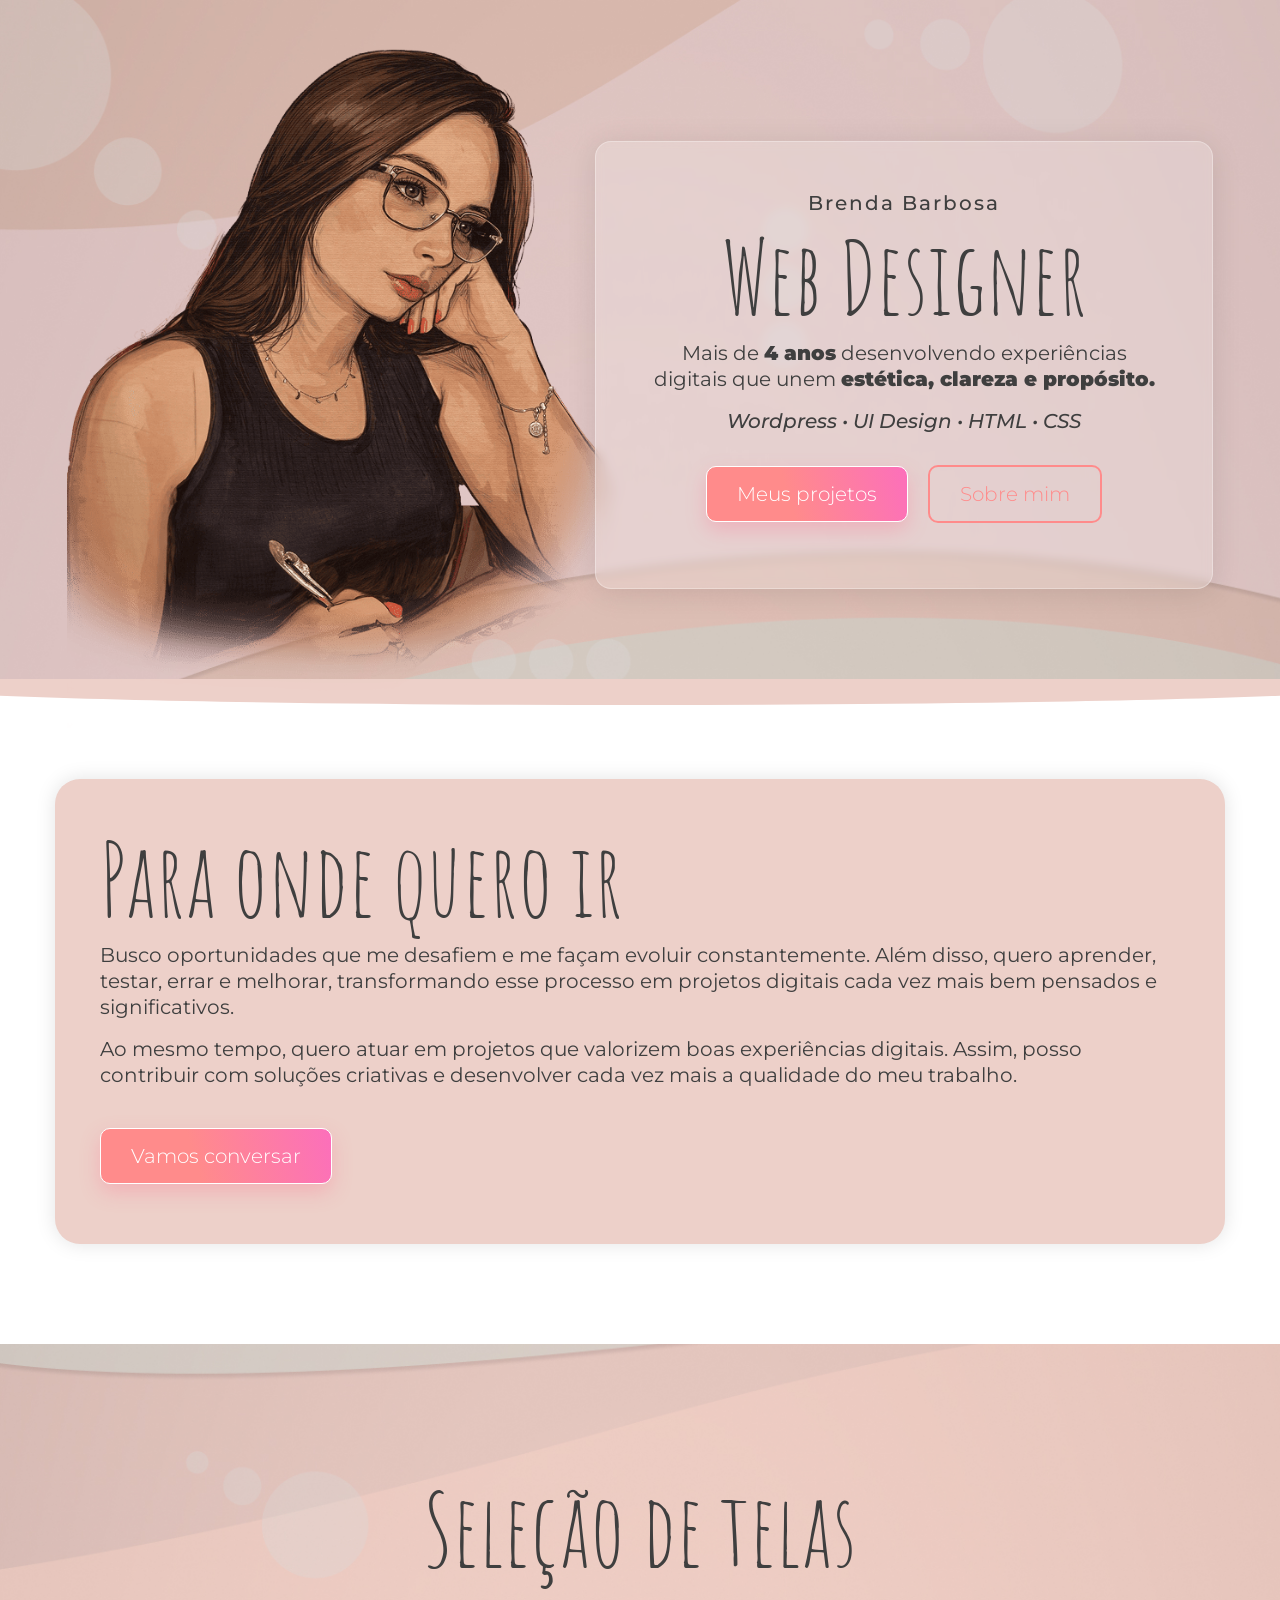
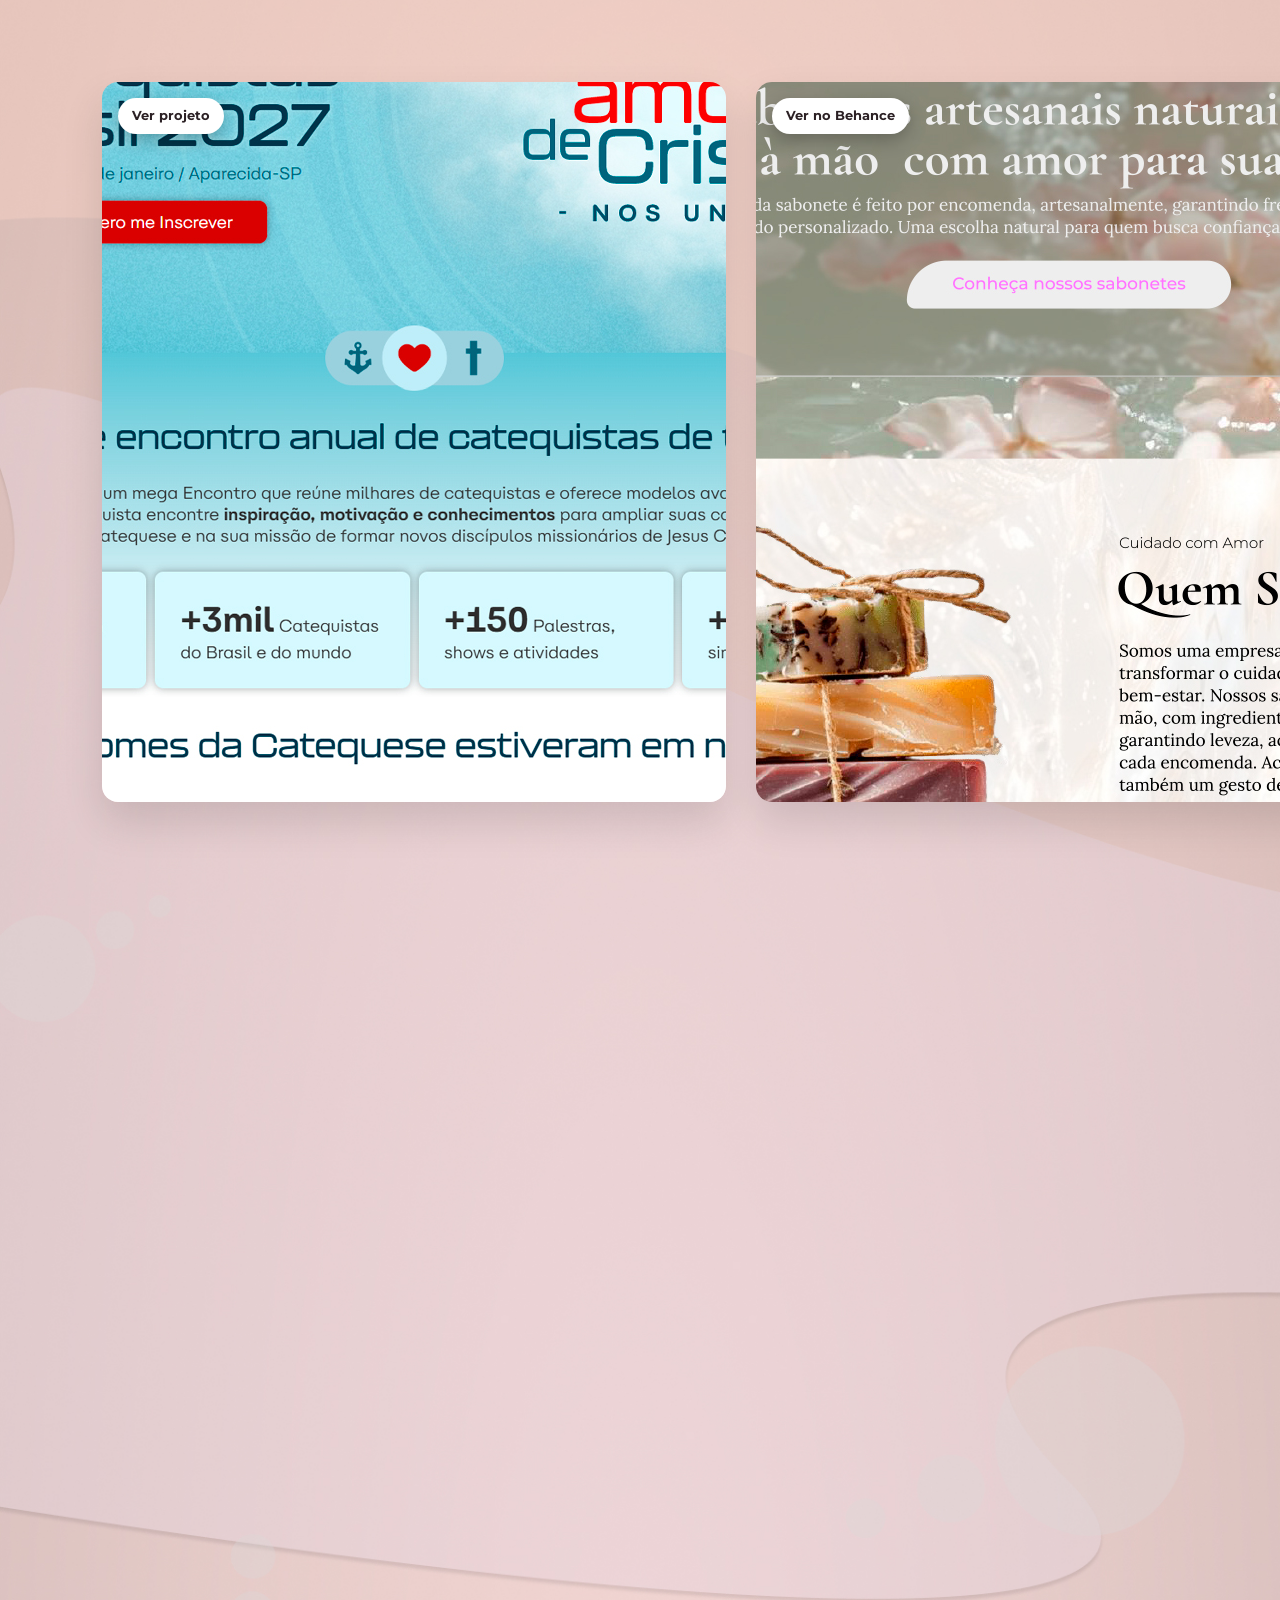
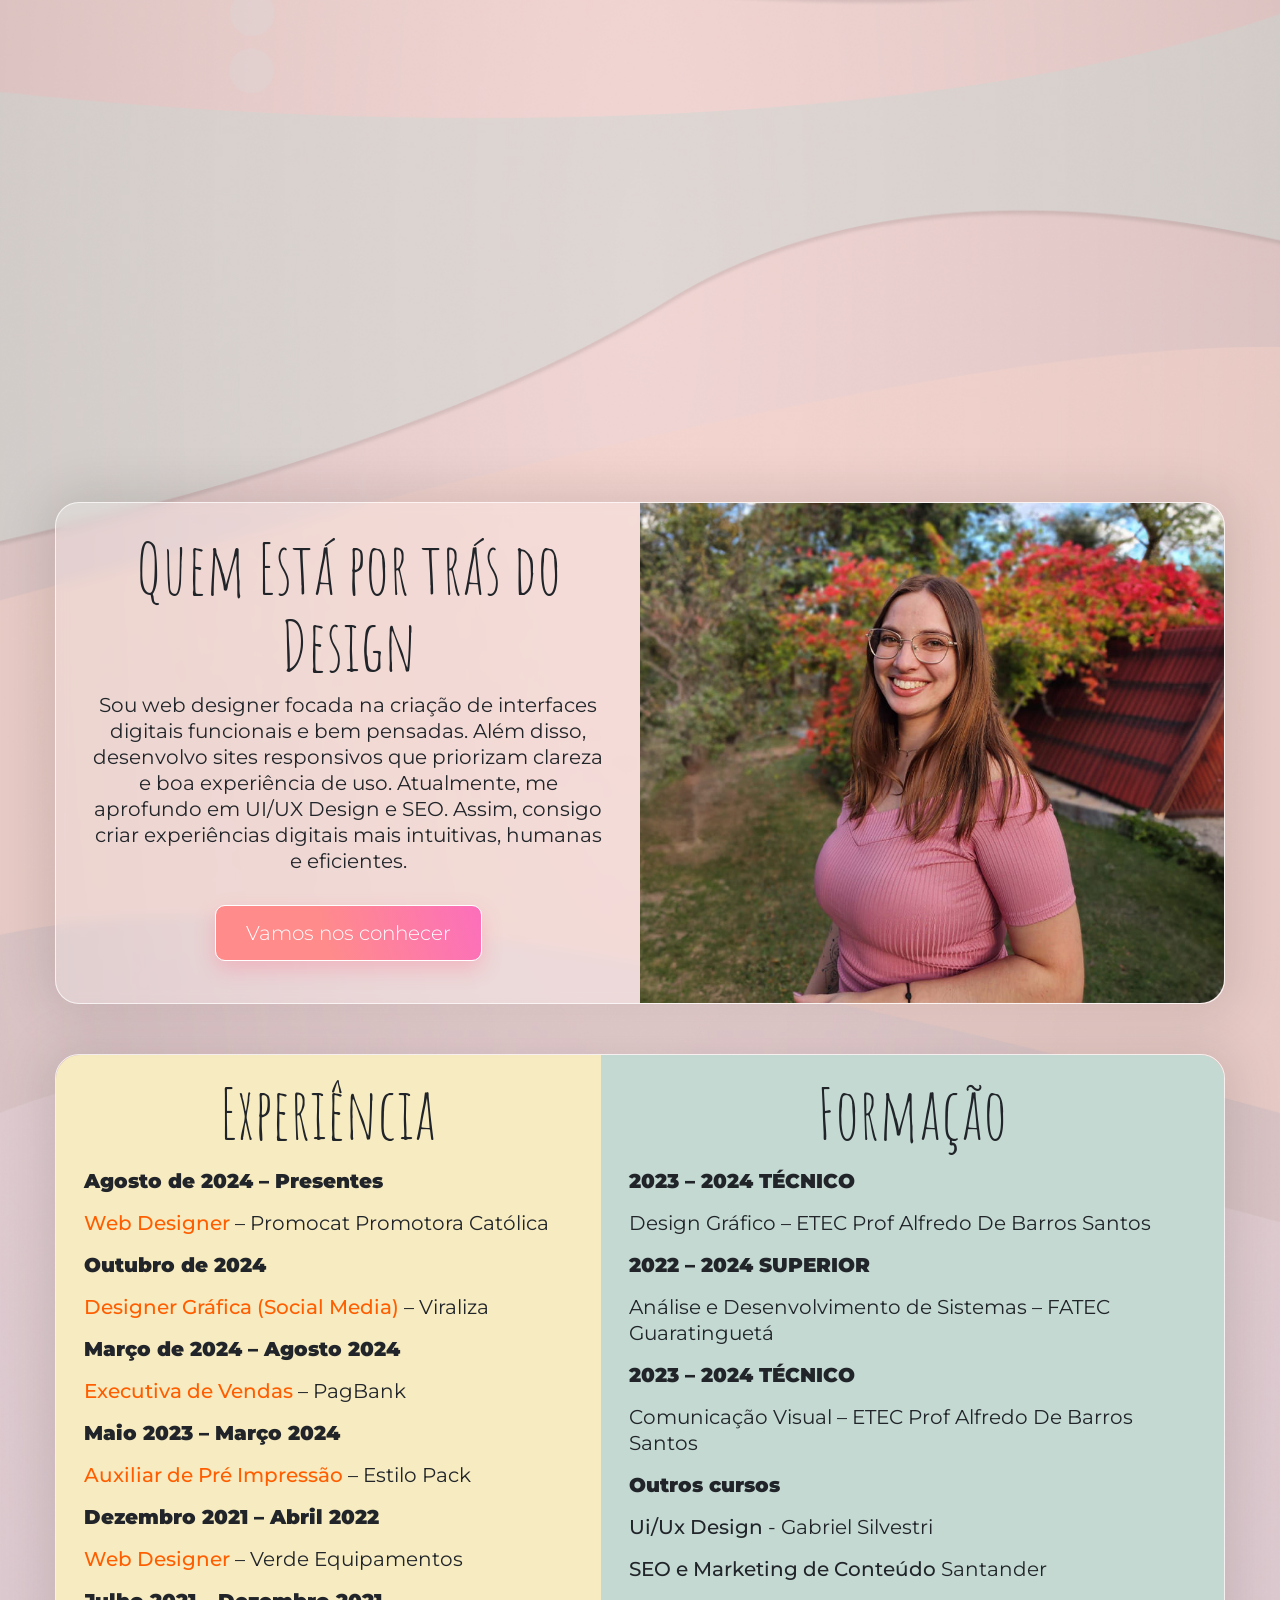
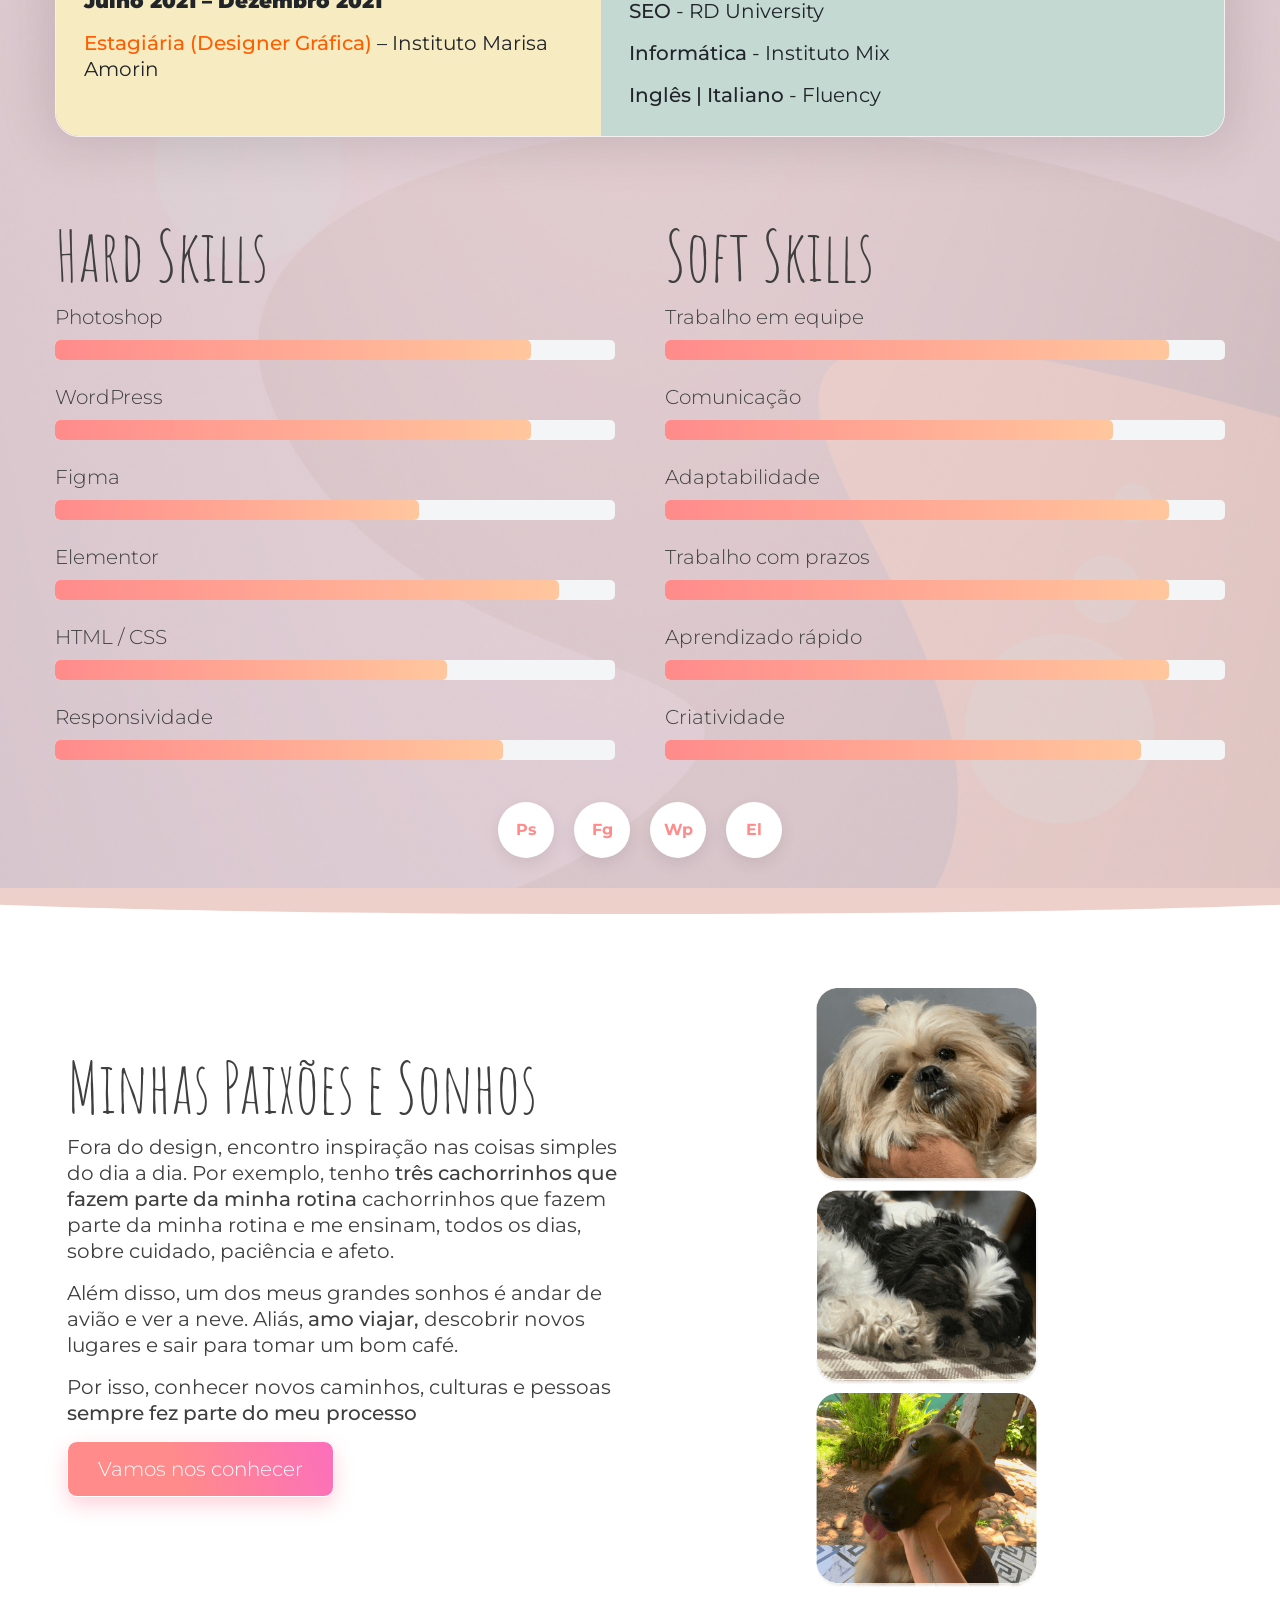
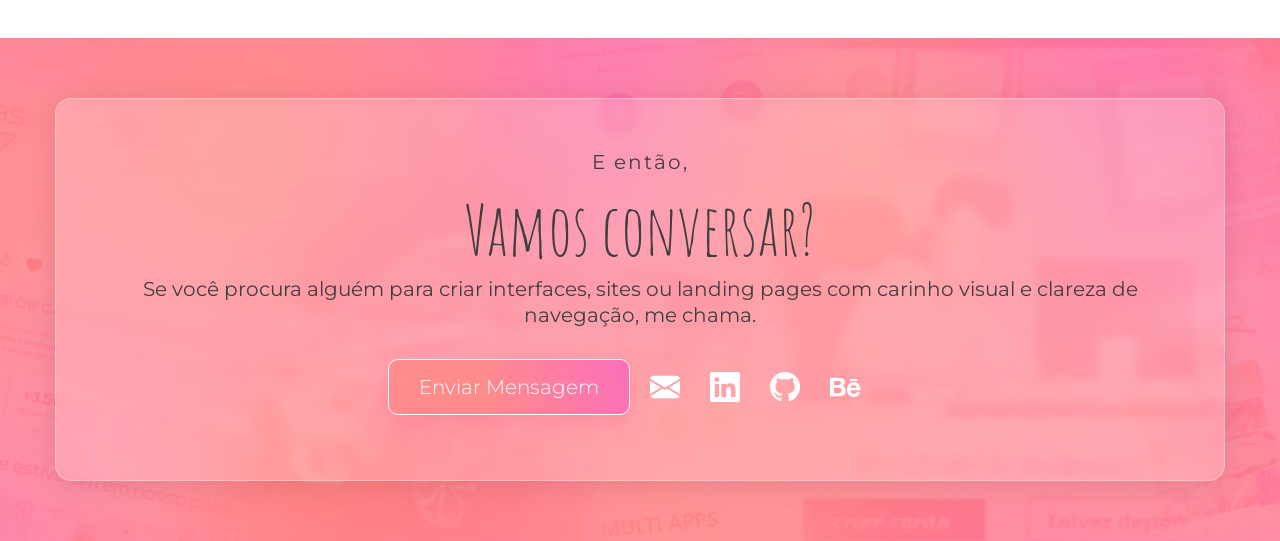
==== index.html @ d7cdd976 "ajustes preloader" ====
<!DOCTYPE html>
<html lang="pt-BR">

<head>
  <meta charset="UTF-8">
  <meta name="viewport" content="width=device-width, initial-scale=1.0, viewport-fit=cover">
  <title>Brenda Barbosa — Portfólio | Web Designer</title>
  <meta name="description"
    content="Portfólio de Brenda Barbosa, web designer especializada em WordPress, UI Design e sites responsivos focados em estética, clareza e experiência do usuário.">
  <link rel="preconnect" href="https://fonts.googleapis.com">
  <link rel="preconnect" href="https://fonts.gstatic.com" crossorigin>
  <link
    href="https://fonts.googleapis.com/css2?family=Amatic+SC:wght@400;700&family=Montserrat:wght@400;500;600;700&family=Cormorant+Garamond:ital@0;1&display=swap"
    rel="stylesheet">

  <link href="https://cdn.jsdelivr.net/npm/bootstrap@5.3.8/dist/css/bootstrap.min.css" rel="stylesheet"
    integrity="sha384-sRIl4kxILFvY47J16cr9ZwB07vP4J8+LH7qKQnuqkuIAvNWLzeN8tE5YBujZqJLB" crossorigin="anonymous">

  <link rel="stylesheet" href="https://cdn.jsdelivr.net/npm/bootstrap-icons@1.13.1/font/bootstrap-icons.min.css">
  <link rel="stylesheet" href="style.css">
</head>

<body>

  <!-- PRELOADER -->
  <div id="preloader">
    <div class="bg-circle circle1"></div>
    <div class="bg-circle circle2"></div>
    <div class="bg-circle circle3"></div>
    <div class="preloader-card">
      <span class="small-title">BRENDA BARBOSA</span>
      <h1>Web Designer</h1>
      <p>Portfólio pessoal criado para apresentar projetos, experiência e personalidade profissional.</p>
      <div class="loader-bar"><span></span></div>
    </div>
  </div>


  <!-- Hero -->
  <div id="hero" class="container">
    <div class="hero-img">
      <img src="images/ilustracao-principal-portfolio-web-designer.png">
    </div>

    <div class="hero-txt">
      <div class="efeito-vidro">
        <h2 class="txt-chapeu center">Brenda Barbosa</h2>
        <h1 class="center">Web Designer</h1>
        <p class="center">Mais de <span class="bold-1">4 anos</span> desenvolvendo experiências digitais que unem
          <span class="bold-1">estética, clareza e propósito.</span>
        </p>
        <p class="italic center">Wordpress • UI Design • HTML • CSS</p>

        <div class="botoes">
          <a class="btn" href="" target="_blank">Meus projetos</a>
          <a class="btn-secondary" href="" target="_blank">Sobre mim</a>
        </div>


      </div>

    </div>
  </div>



  <!-- PARA ONDE QUERO IR -->
  <svg class="curve-divider" viewBox="0 0 1440 120" preserveAspectRatio="none">
    <path d="M0,0 L1440,0 L1440,40 C1080,70 360,70 0,40 Z" fill="#edd0c9" />
  </svg>

  <section id="goals">
    <div class="container">
      <div class="box-cont">
        <h1> Para onde quero ir</h1>
        <p>
          Busco oportunidades que me desafiem e me façam evoluir constantemente. Além disso, quero aprender, testar,
          errar
          e melhorar, transformando esse processo em projetos digitais cada vez mais bem pensados e significativos.
        </p>
        <p>
          Ao mesmo tempo, quero atuar em projetos que valorizem boas experiências digitais. Assim, posso contribuir com
          soluções criativas e desenvolver cada vez mais a qualidade do meu trabalho.
        </p>
        <div class="btn-row">
          <a class="btn" href="https://wa.me/5512991345487">Vamos conversar</a>
        </div>
      </div>
    </div>
  </section>


  <!-- SELEÇÃO DE TELAS -->
  <section id="projetos" class="section">
    <h1>Seleção de telas</h1>
    <div class="horizontal-scroll-section">
      <div class="scroll-wrapper">
        <div class="scroll-track">

          <a class="scroll-card" href="https://catequistasbrasil.com.br" target="_blank" rel="noopener noreferrer"
            aria-label="Ver projeto Catequistas Brasil 2027">
            <img src="images/catequistas-2027.jpg" alt="Tela do site Catequistas Brasil 2027" loading="lazy">
            <span class="project-label">Ver projeto</span>
          </a>

          <a class="scroll-card"
            href="https://www.behance.net/gallery/234427071/Landing-page-UISEO-sabonetes-artesanais" target="_blank"
            rel="noopener noreferrer" aria-label="Ver projeto Landing page de sabonetes artesanais no Behance">
            <img src="images/sabonetes.jpg" alt="Tela da landing page de sabonetes artesanais" loading="lazy">
            <span class="project-label">Ver no Behance</span>
          </a>

          <a class="scroll-card" href="https://www.behance.net/gallery/191166523/Redesign-pagina-Riachuelo"
            target="_blank" rel="noopener noreferrer" aria-label="Ver projeto Redesign da página Riachuelo no Behance">
            <img src="images/riachuelo.jpg" alt="Tela do redesign da página Riachuelo" loading="lazy">
            <span class="project-label">Ver no Behance</span>
          </a>

          <a class="scroll-card" href="https://catequese.plus" target="_blank" rel="noopener noreferrer"
            aria-label="Ver projeto Catequese Plus">
            <img src="images/catequese-plus.jpg" alt="Tela do sistema Catequese Plus" loading="lazy">
            <span class="project-label">Ver projeto</span>
          </a>

          <a class="scroll-card cta" id="cta-card" href="https://www.behance.net/brendaaparecida2" target="_blank"
            rel="noopener noreferrer">
            <h1> Ver + projetos e estudos completos no Behance</h1>
          </a>

        </div>

      </div>

  </section>

  <!-- SOBRE MIM -->

  <div id="sobre" class="row row-cols-1 row-cols-md-2 sobre container">
    <div class="lado-texto">
      <div class="card center">
        <div class="persona">
          <h2> Quem Está por trás do Design</h2>
          <p>Sou web designer focada na criação de interfaces digitais funcionais e bem pensadas. Além disso,
            desenvolvo
            sites responsivos que priorizam clareza e boa experiência de uso. Atualmente, me aprofundo em UI/UX Design
            e
            SEO. Assim, consigo criar experiências digitais mais intuitivas, humanas e eficientes.</p>
          <a class="btn" href="https://api.whatsapp.com/send/?phone=5512991345487&text&type=phone_number&app_absent=0"
            target="_blank" rel="noreferrer">Vamos nos conhecer</a>
        </div>
      </div>
    </div>



    <div class="card-imagem">
      <div class="card">

      </div>
    </div>
  </div>


  <!-- EXPERIÊNCIA E FORMAÇÃO-->
  <section id="expertise" class="container">
    <div class="experiencia">
      <div class="card">
        <h2 class="center">Experiência</h2>
        <p class="bold-1">Agosto de 2024 – Presentes</p>
        <p><span class="orange"> Web Designer </span> – Promocat Promotora Católica</p>

        <p class="bold-1">Outubro de 2024</p>
        <p><span class="orange"> Designer Gráfica (Social Media) </span> – Viraliza</p>

        <p class="bold-1">Março de 2024 – Agosto 2024</p>
        <p><span class="orange"> Executiva de Vendas </span> – PagBank</p>

        <p class="bold-1">Maio 2023 – Março 2024</p>
        <p><span class="orange"> Auxiliar de Pré Impressão </span> – Estilo Pack</p>

        <p class="bold-1">Dezembro 2021 – Abril 2022</p>
        <p><span class="orange"> Web Designer </span> – Verde Equipamentos</p>

        <p class="bold-1">Julho 2021 – Dezembro 2021</p>
        <p><span class="orange"> Estagiária (Designer Gráfica) </span> – Instituto Marisa Amorin</p>
      </div>
    </div>


    <div class="formacao">
      <div class="card">
        <h2 class="center">Formação</h2>
        <p class="bold-1">2023 – 2024 TÉCNICO</p>
        <p>Design Gráfico – ETEC Prof Alfredo De Barros Santos</p>

        <p class="bold-1">2022 – 2024 SUPERIOR</p>
        <p>Análise e Desenvolvimento de Sistemas – FATEC Guaratinguetá</p>

        <p class="bold-1">2023 – 2024 TÉCNICO</p>
        <p>Comunicação Visual – ETEC Prof Alfredo De Barros Santos</p>

        <p class="bold-1">Outros cursos</p>
        <p> <span class="bold-2">Ui/Ux Design</span> - Gabriel Silvestri</p>
        <p> <span class="bold-2">SEO e Marketing de Conteúdo</span> Santander</p>
        <p> <span class="bold-2">SEO</span> - RD University</p>
        <p> <span class="bold-2">Informática</span> - Instituto Mix</p>
        <p> <span class="bold-2">Inglês | Italiano </span> - Fluency</p>

      </div>
    </div>
    </div>
  </section>


  <!-- SKILLS -->
  <section class="section container">

    <div class="two-col">
      <div>
        <h2>Hard Skills</h2>
        <div class="skill"><span class="skill-title">Photoshop</span>
          <div class="skill-bar">
            <div class="skill-fill" data-value="85"></div>
          </div>
        </div>
        <div class="skill"><span class="skill-title">WordPress</span>
          <div class="skill-bar">
            <div class="skill-fill" data-value="85"></div>
          </div>
        </div>
        <div class="skill"><span class="skill-title">Figma</span>
          <div class="skill-bar">
            <div class="skill-fill" data-value="65"></div>
          </div>
        </div>
        <div class="skill"><span class="skill-title">Elementor</span>
          <div class="skill-bar">
            <div class="skill-fill" data-value="90"></div>
          </div>
        </div>
        <div class="skill"><span class="skill-title">HTML / CSS</span>
          <div class="skill-bar">
            <div class="skill-fill" data-value="70"></div>
          </div>
        </div>
        <div class="skill"><span class="skill-title">Responsividade</span>
          <div class="skill-bar">
            <div class="skill-fill" data-value="80"></div>
          </div>
        </div>
      </div>

      <div>
        <h2>Soft Skills</h2>
        <div class="skill"><span class="skill-title">Trabalho em equipe</span>
          <div class="skill-bar">
            <div class="skill-fill" data-value="90"></div>
          </div>
        </div>
        <div class="skill"><span class="skill-title">Comunicação</span>
          <div class="skill-bar">
            <div class="skill-fill" data-value="80"></div>
          </div>
        </div>
        <div class="skill"><span class="skill-title">Adaptabilidade</span>
          <div class="skill-bar">
            <div class="skill-fill" data-value="90"></div>
          </div>
        </div>
        <div class="skill"><span class="skill-title">Trabalho com prazos</span>
          <div class="skill-bar">
            <div class="skill-fill" data-value="90"></div>
          </div>
        </div>
        <div class="skill"><span class="skill-title">Aprendizado rápido</span>
          <div class="skill-bar">
            <div class="skill-fill" data-value="90"></div>
          </div>
        </div>
        <div class="skill"><span class="skill-title">Criatividade</span>
          <div class="skill-bar">
            <div class="skill-fill" data-value="85"></div>
          </div>
        </div>
      </div>
    </div>

    <div class="container center tools">
      <div class="tool-icons" aria-label="Ferramentas: Photoshop, Figma, WordPress, Elementor">
        <span title="Photoshop">Ps</span>
        <span title="Figma">Fg</span>
        <span title="WordPress">Wp</span>
        <span title="Elementor">El</span>
      </div>
    </div>

  </section>

  <!-- PAIXÕES -->
  <svg class="curve-divider" viewBox="0 0 1440 120" preserveAspectRatio="none">
    <path d="M0,0 L1440,0 L1440,40 C1080,70 360,70 0,40 Z" fill="#edd0c9" />
  </svg>

  <section id="lifestyle">
    <div class="container">
      <div class="coluna txt">
        <div class="conteudo">
          <h2>Minhas Paixões e Sonhos</h2>
          <p>Fora do design, encontro inspiração nas coisas simples do dia a dia. Por exemplo, tenho <span
              class="bold-2">três cachorrinhos que
              fazem parte da minha rotina</span> cachorrinhos que
            fazem parte da minha rotina e me ensinam, todos os dias, sobre cuidado, paciência e afeto.</p>

          <p>Além disso, um dos meus grandes sonhos é andar de avião e ver a neve. Aliás, <span class="bold-2">amo
              viajar,</span> descobrir novos lugares
            e sair para tomar um bom café.</p>
          <p>Por isso, conhecer novos caminhos, culturas e pessoas <span class="bold-2"> sempre fez parte do meu
              processo</span>

            <a class="btn" href="https://api.whatsapp.com/send/?phone=5512991345487&text&type=phone_number&app_absent=0"
              target="_blank" rel="noreferrer">Vamos nos conhecer</a>
        </div>
      </div>

      <div class="coluna img">
        <div class="conteudo desktop">
          <img src="images/Group-22-1.png">
        </div>
        <div class="conteudo mobile">
          <img src="images/Group-23-1.png">
        </div>
      </div>
    </div>
  </section>



  <!-- CONTATO -->
  <section id="contato">

    <div class="conteudo center efeito-vidro container">
      <p class="txt-chapeu">E então,</p>
      <h2>Vamos conversar?</h2>
      <p>Se você procura alguém para criar interfaces, sites ou landing pages com carinho visual e clareza de
        navegação, me chama.</p>


      <div class="botoes">
        <div class="btn-contato">
          <a class="btn" href="https://wa.me/5512991345487" target="_blank">Enviar Mensagem</a>
        </div>

        <div class="icones-social">

          <a href="mailto:brendaparecida6@gmail.com" target="_blank" aria-label="E-mail">
            <i class="bi bi-envelope-fill"></i>
          </a>

          <a href="https://www.linkedin.com/in/brendaaparecida/" target="_blank" aria-label="LinkedIn">
            <i class="bi bi-linkedin"></i>
          </a>

          <a href="https://github.com/Brenda-Aparecida" target="_blank" aria-label="GitHub">
            <i class="bi bi-github"></i>
          </a>

          <a href="https://behance.net/brendaaparecida2" target="_blank" aria-label="Behance">
            <i class="bi bi-behance"></i>
          </a>
        </div>
      </div>
    </div>


  </section>

  <script src="script.js"></script>



  <script src="https://cdn.jsdelivr.net/npm/bootstrap@5.3.8/dist/js/bootstrap.bundle.min.js"
    integrity="sha384-FKyoEForCGlyvwx9Hj09JcYn3nv7wiPVlz7YYwJrWVcXK/BmnVDxM+D2scQbITxI"
    crossorigin="anonymous"></script>
</body>

</html>
---- style.css ----
:root {
  --coral: #ff8b8b;
  --coral-dark: #ff5c85;
  --peach: #ffc79e;
  --peach-dark: #ffb37a;
  --mint: #cdeee1;
  --pink-box: #edd0c9;
  --site-bg: #ffffff;
  --light-bg: #f4f5f7;
  --text: #3f3f3f;
  --texto-padrao: font-family: "Montserrat", Arial, Helvetica, sans-serif;
  --container: 1170px;
}

* {
  box-sizing: border-box;
  margin: 0;
  padding: 0;
}

html {
  scroll-behavior: smooth;
}

body {
  font-family: "Montserrat", Arial, Helvetica, sans-serif;
  color: var(--text);
  background-image: url("images/background.jpg");
  background-size: cover;
  background-position: top center;
  background-repeat: no-repeat;
  background-attachment: scroll;
  overflow-x: hidden;
}

h1,
h2,
h3 {
  font-family: "Amatic SC", cursive;
  line-height: 1.1;
}

h1 {
  font-size: 100px;
  text-transform: none;
}

h2 {
  font-size: 70px;
}

h3 {
  font-size: 30px;
}

p {
  font-size: 20px;
  line-height: 1.3;
}

.italic {
  font-style: italic;
  font-weight: 500;
}

a {
  color: inherit;
  text-decoration: none;
}

.container {
  max-width: var(--container);
}

.section {
  padding: 80px 0;
}

.center {
  text-align: center;
}

.two-col {
  display: grid;
  grid-template-columns: 1fr 1fr;
  gap: 50px;
  align-items: center;
}

.highlight {
  color: #ff6600;
  font-weight: 700;
}

/* BUTTONS */
.btn {
  display: inline-block;
  margin-top: 15px;
  margin-bottom: 15px;
  padding: 14px 30px;
  background: linear-gradient(73deg, #ff8b8b 41%, #fc6fbb 100%);
  color: #fff;
  font-family: "Montserrat", sans-serif;
  font-weight: 300;
  font-size: 20px;
  line-height: 1.3;
  text-decoration: none;
  border-radius: 10px;
  border: 1px solid white;
  box-shadow: 0 8px 20px rgba(255, 107, 139, 0.3);
  transition:
    transform 0.25s ease,
    box-shadow 0.25s ease;
}

.btn:hover {
  transform: translateY(-4px);
  box-shadow: 0 12px 26px rgba(255, 107, 139, 0.4);
  color: white;
  background: linear-gradient(73deg, #fc6fbb 41%, #ff8b8b 100%);
}

.btn-secondary {
  background: transparent;
  color: var(--coral);
  border: 2px solid var(--coral);
  box-shadow: none;
  padding: 14px 30px;
  border-radius: 10px;
  font-family: "Montserrat", sans-serif;
  font-weight: 300;
  font-size: 20px;
  line-height: 1.3;
  text-decoration: none;
  margin-top: 15px;
  margin-bottom: 15px;
  text-align: center;
}

.btn-secondary:hover {
  transform: translateY(-4px);
  background: rgba(255, 123, 157, 0.08);
  box-shadow: none;
}

.btn-row {
  margin-top: 25px;
  gap: 15px;
}

/* PRELOADER */

#preloader {
  position: fixed;
  inset: 0;
  display: flex;
  justify-content: center;
  align-items: center;
  background: linear-gradient(135deg, #fff9fa, #fdeef2, #fffefe);
  overflow: hidden;
  z-index: 999999;
  transition:
    opacity 0.9s ease,
    visibility 0.9s ease;
}

#preloader.hide {
  opacity: 0;
  visibility: hidden;
}
#preloader.hide .preloader-card {
  transform: translateY(-40px) scale(0.97);

  opacity: 0;

  transition: 0.8s;
}

.preloader-card {
  width: 430px;
  max-width: 90%;
  padding: 45px;
  background: white;
  border-radius: 18px;
  box-shadow: 0 20px 60px rgba(0, 0, 0, 0.12);
  position: relative;
  z-index: 5;
  text-align: left;
  animation: cardEnter 1s ease;
}

.small-title {
  display: block;
  font-family: "Montserrat", sans-serif;
  font-size: 12px;
  letter-spacing: 6px;
  font-weight: 700;
  color: var(--pink);
  margin-bottom: 12px;
}

.preloader-card h1 {
  font-size: 64px;
  color: #3f3f3f;
}

.preloader-card p {
  margin-top: 18px;
  font-family: "Montserrat", sans-serif;
  font-size: 14px;
  line-height: 1.8;
  color: #666;
}

.loader-bar {
  width: 100%;
  margin-top: 35px;
  height: 4px;
  background: #f2f2f2;
  overflow: hidden;
  position: relative;
  border-radius: 30px;
}

.loader-bar span {
  position: absolute;
  top: 0;
  left: -50%;
  width: 50%;
  height: 100%;
  background: linear-gradient(
    90deg,
    rgba(255, 255, 255, 0),
    rgba(255, 123, 157, 0.2),
    rgba(255, 123, 157, 1),
    rgba(255, 123, 157, 0.2),
    rgba(255, 255, 255, 0)
  );
  animation: loaderLoop 1.3s linear infinite;

  will-change: transform;
}

.bg-circle {
  position: absolute;
  border-radius: 50%;
  background: white;
  opacity: 0.45;
  filter: blur(5px);
  animation: float 10s ease-in-out infinite;
}

.circle1 {
  height: 120px;
  width: 120px;
  left: 12%;
  top: 20%;
}

.circle2 {
  height: 180px;
  width: 180px;
  right: 12%;
  top: 12%;
  animation-delay: 2s;
}

.circle3 {
  height: 140px;
  width: 140px;
  right: 22%;
  bottom: 15%;
  animation-delay: 4s;
}

@keyframes loaderLoop {
  from {
    transform: translateX(0);
  }

  to {
    transform: translateX(300%);
  }
}

@keyframes float {
  0%,
  100% {
    transform: translateY(0);
  }

  50% {
    transform: translateY(-20px);
  }
}

@keyframes cardEnter {
  from {
    opacity: 0;
    transform: translateY(20px) scale(0.97);
  }

  to {
    opacity: 1;
    transform: translateY(0) scale(1);
  }
}

/* Hero*/
#hero {
  display: flex;
  justify-content: center;
  align-items: center;

  position: relative;
}

.hero-img {
  position: relative;
  z-index: 0;
  flex: 1;
  margin-right: -90px;
  flex-shrink: 0;
}

.hero-img img {
  height: auto;
  width: 550px;
  display: block;
}

.hero-txt {
  z-index: 1;
  margin: 0 auto;
  margin-top: auto;
  margin-bottom: auto;
  flex: 1;
}

.txt-chapeu {
  letter-spacing: 2px;
  font-size: 20px;
  font-family: var(--texto-padrao);
}

.botoes {
  display: flex;
  justify-content: center;
  align-items: center;
  gap: 20px;
}

.efeito-vidro {
  padding: 50px;
  background: rgba(255, 255, 255, 0.2);
  border-radius: 16px;
  box-shadow: 0 4px 30px rgba(0, 0, 0, 0.1);
  backdrop-filter: blur(5px);
  -webkit-backdrop-filter: blur(5px);
  border: 1px solid rgba(255, 255, 255, 0.3);
}

/* GOALS */
#goals {
  background-color: white;
  padding-bottom: 100px;
  padding-top: 50px;
}
#goals .container {
  padding: 0px;
}
#goals h1,
#goals p {
  text-align: left;
}

#goals .btn-row {
  text-align: left;
}

.curve-divider {
  width: 100%;
  margin-top: -50px;
  display: block;
  height: 50px;
  background-color: white;
}

.box-cont {
  margin-left: auto;
  margin-right: auto;
  background-color: var(--pink-box);
  border-radius: 25px;
  height: auto;
  text-align: center;
  box-shadow: 0 0px 20px 0px rgba(0, 0, 0, 0.112);
  padding: 45px;
}

/* HORIZONTAL SCROLL PROJECTS Seleção de telas*/
#projetos .section {
  padding: 0px;
}
#projetos h1 {
  text-align: center;
  padding-top: 50px;
}

.scroll-wrapper {
  overflow-x: auto;
  overflow-y: hidden;
  padding: 20px 0 40px;
  scroll-snap-type: x mandatory;
  -webkit-overflow-scrolling: touch;
}

.scroll-track {
  display: flex;
  gap: 30px;
  padding: 0 6vw;
}

.scroll-card {
  position: relative;
  display: flex;
  justify-content: center;
  align-items: center;
  min-width: 60vw;
  max-width: 640px;
  height: 80vh;
  border-radius: 16px;
  overflow: hidden;
  scroll-snap-align: center;
  box-shadow: 0 20px 40px rgba(0, 0, 0, 0.12);
}

.cta {
  background: linear-gradient(73deg, #ff8b8b 41%, #fc6fbb 100%);
  color: #fff;
  padding: 40px;
  font-family: "Montserrat", sans-serif;
  font-weight: 300;
  font-size: 20px;
  line-height: 1.3;
  text-decoration: none;
}

.scroll-card img {
  display: block;
}

.project-label {
  position: absolute;
  top: 16px;
  left: 16px;
  padding: 8px 14px;
  border-radius: 999px;
  background: #ffffff;
  color: #2b2024;
  font-size: 13px;
  font-weight: 700;
  box-shadow: 0 6px 18px rgba(0, 0, 0, 0.25);
}

/* Sobre mim */
.hero-img img {
  width: 100%;
  max-width: 550px;
  height: auto;
}
.coluna img {
  width: 100%;
  max-width: 600px;
  height: auto;
}
#sobre {
  background: rgba(255, 255, 255, 0.188);
  backdrop-filter: blur(6px);
  -webkit-backdrop-filter: blur(6px);
  border-radius: 24px;
  border: 1px solid rgba(255, 255, 255, 0.7);
  box-shadow: 0 0px 50px 10px rgba(0, 0, 0, 0.112);
  align-items: center;
  margin-left: auto;
  margin-right: auto;
  padding: 0px;
}

#sobre p {
  text-align: center;
}

.persona {
  padding: 20px;
  /* height: 500px; */
  margin-top: auto;
  margin-bottom: auto;
}

.card {
  background-color: transparent;
  border: 0;
  display: flex;
}

.card-imagem {
  background-image: url(images/img\ Brenda.jpg);
  background-size: cover;
  background-position: center;
  background-repeat: no-repeat;
  border-radius: 0px 24px 24px 0px;
  height: 500px;
}

.row {
  margin-top: 50px;
  margin-bottom: 50px;
}

/* EXPERIÊNCIA / FORMAÇÃO */
#expertise {
  border-radius: 24px;
  border: 1px solid rgba(255, 255, 255, 0.7);
  box-shadow: 0 0px 50px 10px rgba(0, 0, 0, 0.112);
  height: auto;
  margin-left: auto;
  margin-right: auto;
  display: flex;
  padding: 0px;
}

#expertise .experiencia {
  background-color: #f7ebc1;
  border-radius: 24px 0px 0px 24px;
  padding: 20px;
}

#expertise p {
  margin: 8px;
}

#expertise .formacao {
  border-radius: 0px 24px 24px 0px;
  background-color: #c4d9d2;
  padding: 20px;
}

.orange {
  color: #ff5e00;
  font-weight: 500;
}

.bold-1 {
  font-weight: 900;
  text-align: left;
}

.bold-2 {
  font-weight: 500;
}

/* SKILLS */
.skill {
  margin-bottom: 22px;
}

.skill-title {
  display: block;
  font-weight: 300;
  font-size: 20px;
  margin-bottom: 8px;
  font-family: "Montserrat", sans-serif;
}

.skill-bar {
  height: 20px;
  background: var(--light-bg);
  border-radius: 5px;
  overflow: hidden;
}

.skill-fill {
  height: 100%;
  background: linear-gradient(90deg, var(--coral), var(--peach));
  border-radius: 5px;
  transition: width 1.2s ease;
}

.tool-icons {
  display: flex;
  gap: 20px;
  justify-content: center;
  margin-top: 20px;
}

.tool-icons span {
  width: 56px;
  height: 56px;
  display: flex;
  align-items: center;
  justify-content: center;
  border-radius: 50%;
  background: #ffffff;
  box-shadow: 0 6px 16px rgba(0, 0, 0, 0.08);
  font-family: "Montserrat", sans-serif;
  font-weight: 700;
  color: var(--coral);
}

/* PASSIONS */
.passions img {
  border-radius: 20px;
}

.social-icons {
  display: flex;
  gap: 16px;
  justify-content: center;
  margin-top: 30px;
}

.social-icons a {
  width: 48px;
  height: 48px;
  display: flex;
  align-items: center;
  justify-content: center;
  border-radius: 50%;
  background: var(--coral);
  color: #fff;
  text-decoration: none;
  font-size: 18px;
  transition: transform 0.25s ease;
}

.social-icons a:hover {
  transform: translateY(-4px);
}

#lifestyle {
  background-color: white;
  display: flex;
  height: auto;
  padding: 50px 0px;
}
#lifestyle .container {
  display: flex;
}
.desktop img {
  display: block;
}
.mobile img {
  display: none;
}
.coluna {
  flex: 1;
  display: flex;
  justify-content: center;
  align-items: center;
}
.coluna img {
  height: 600px;
}

/* CONTATO */
#contato {
  background-image: url(images/bg-contato.jpg);
  background-size: cover;
  background-position: top center;
  background-repeat: no-repeat;
  background-attachment: scroll;
  overflow-x: hidden;
}
#contato .conteudo {
  justify-content: center;
  align-items: center;
  margin: 60px auto;
}
#contato .efeito-vidro {
  width: 100%;
}
.social-icons {
  display: flex;
  justify-content: center;
  gap: 20px;
  margin-top: 30px;
}
.icones-social i {
  color: white;
}
#conteudo .botoes {
  display: flex;
}
.btn-contato {
  flex: 1;
  text-align: right;
}
.icones-social {
  flex: 1;
  text-align: left;
  font-size: 30px;
  display: flex;
  gap: 30px;
}
.social-icons a {
  justify-content: center;
  align-items: center;

  border-radius: 50%;
  background: white;

  text-decoration: none;
  font-size: 28px;

  box-shadow: 0 6px 16px rgba(0, 0, 0, 0.08);
  transition: 0.3s;
}

.social-icons a:hover {
  transform: translateY(-5px);
  background: var(--coral);
  color: white;
}

/* Desktop: seção "pinada" com scroll lateral controlado por JS (ver script.js) */

.horizontal-scroll-section {
  position: relative;
  /* altura extra = "tempo" de scroll vertical convertido em deslocamento horizontal */
  height: 220vh;
}

.horizontal-scroll-section .scroll-wrapper {
  position: sticky;
  top: 0;
  height: 100vh;
  display: flex;
  align-items: center;
  overflow: hidden;
  padding: 0;
  scroll-snap-type: none;
}

.horizontal-scroll-section .scroll-track {
  padding: 0 8vw;
  will-change: transform;
}

.horizontal-scroll-section .scroll-card {
  min-width: 45vw;
}

/* RESPONSIVO PARA TABLET */
@media (max-width: 768px) {
  h1 {
    font-size: 72px;
  }

  h2 {
    font-size: 52px;
  }

  p {
    font-size: 18px;
  }
  .container {
    max-width: 1170px;
    width: 100%;
    padding-inline: 20px;
    margin: auto;
  }
  .hero-img img {
    max-width: 380px;
  }

  .hero-img {
    margin-right: -60px;
  }

  .efeito-vidro {
    padding: 35px;
  }

  #sobre {
    margin-bottom: 70px;
  }

  #contato .botoes {
    flex-direction: column;
  }

  .btn-contato {
    text-align: center;
  }

  .icones-social {
    justify-content: center;
  }

  .horizontal-scroll-section {
    height: auto;
  }

  .horizontal-scroll-section .scroll-wrapper {
    position: static;
    height: auto;
    overflow-x: auto;
  }

  .horizontal-scroll-section .scroll-track {
    transform: none !important;
  }

  .horizontal-scroll-section .scroll-card {
    min-width: 80vw;
  }
  h1 {
    font-size: 70px;
    line-height: 1;
  }

  h2 {
    font-size: 50px;
    font-weight: 550;
  }

  #hero {
    flex-direction: column;
    margin: 50px auto;
  }

  .hero-img {
    margin-right: 0;
    margin-bottom: -60px;
  }

  .efeito-vidro {
    padding: 30px 20px;
  }
}

/* RESPONSIVO PARA MOBILE */
@media (max-width: 430px) {
  h1 {
    font-size: 65px;
  }

  h2 {
    font-size: 60px;
    font-weight: 300;
  }

  p {
    font-size: 20px;
  }
  .btn .btn-secondary {
    padding: 10px 15px;
  }

  /* PRELOADER */
  .preloader-card {
    width: 90%;
    max-width: 320px;

    padding: 30px 25px;

    border-radius: 16px;
  }

  .small-title {
    font-size: 10px;

    letter-spacing: 4px;

    margin-bottom: 10px;
  }

  .preloader-card h1 {
    font-size: 48px;
    line-height: 1;
  }

  .preloader-card p {
    margin-top: 15px;

    font-size: 13px;

    line-height: 1.6;
  }

  .loader-bar {
    margin-top: 28px;
  }

  .circle1 {
    width: 80px;
    height: 80px;

    left: -20px;
    top: 12%;
  }

  .circle2 {
    width: 120px;
    height: 120px;

    right: -35px;
    top: 8%;
  }

  .circle3 {
    width: 100px;
    height: 100px;

    right: -25px;
    bottom: 10%;
  }

  /* HERO */
  #hero {
    flex-direction: column;
    gap: 30px;
  }

  .hero-img {
    margin-bottom: -100px;
  }

  .hero-img img {
    width: 100%;
    max-width: 320px;
  }

  .hero-txt {
    width: 100%;
  }

  .efeito-vidro {
    padding: 25px;
  }

  /* PROJETOS */

  .horizontal-scroll-section {
    height: auto;
    margin-top: 50px;
  }

  .horizontal-scroll-section .scroll-wrapper {
    position: static;
    height: auto;
    overflow-x: auto;
  }

  .horizontal-scroll-section .scroll-track {
    transform: none !important;
  }

  .scroll-card {
    min-width: 90vw;
    height: auto;
  }

  .scroll-card img {
    width: 100%;
    height: auto;
  }

  /* SOBRE MIM */
  .card-imagem {
    /* height: 280px; */
    border-radius: 0px 0px 16px 16px;
  }

  .persona {
    padding: 30px 20px;
  }

  /* EXPERIENCIA FORMACAO */
  #expertise {
    display: inline;
  }

  #expertise .experiencia {
    border-radius: 16px 16px 0px 0px;
  }
  #expertise .formacao {
    border-radius: 0px 0px 16px 16px;
  }

  /* HARD SOFT SKILLS */
  .two-col {
    display: block;
  }

  /* lifestyle */
  #lifestyle {
    padding: 0px 0px 25px 0px;
  }
  #lifestyle .container {
    flex-direction: column;
  }
  #lifestyle .txt {
    text-align: center;
  }

  .desktop img {
    display: none;
  }
  .mobile img {
    display: block;
    width: 100%;
    height: auto;
  }
}

@media (prefers-reduced-motion: reduce) {
  * {
    animation-duration: 0.01ms !important;
    animation-iteration-count: 1 !important;
    transition-duration: 0.01ms !important;
  }
}
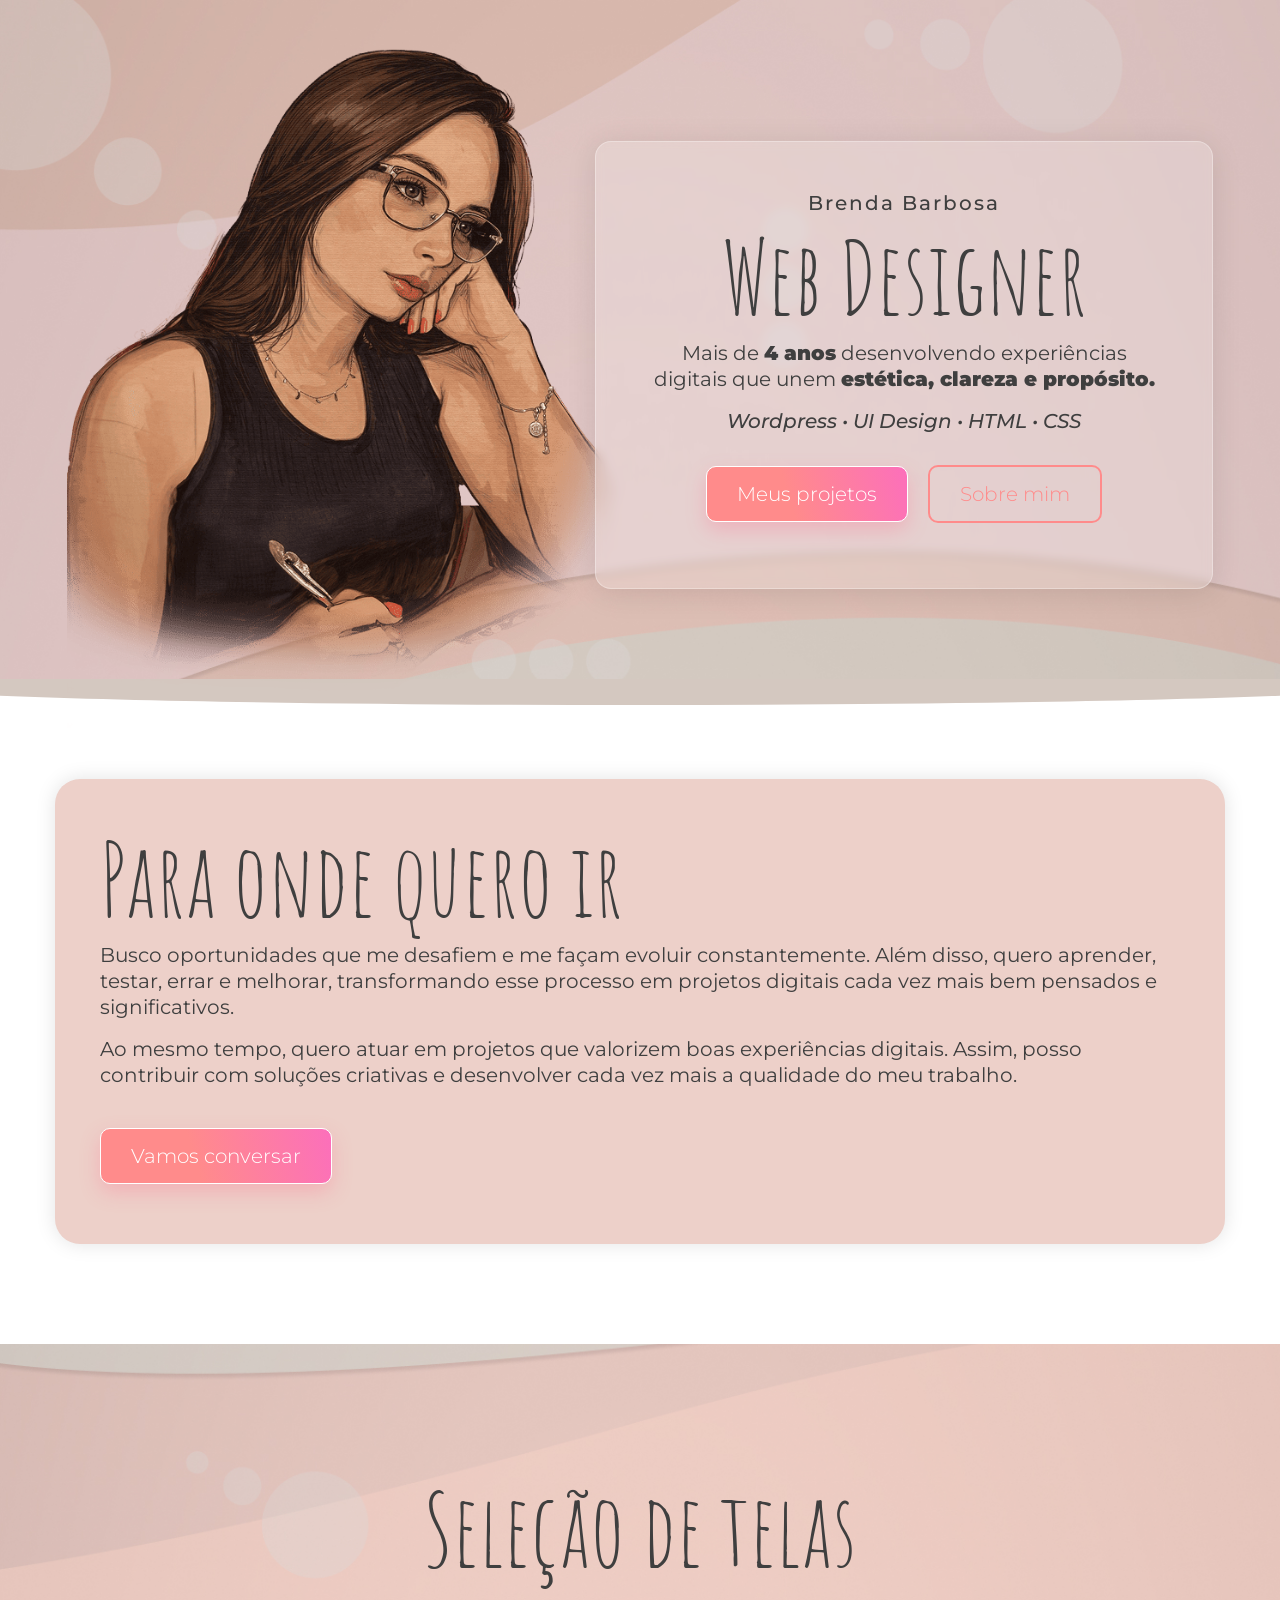
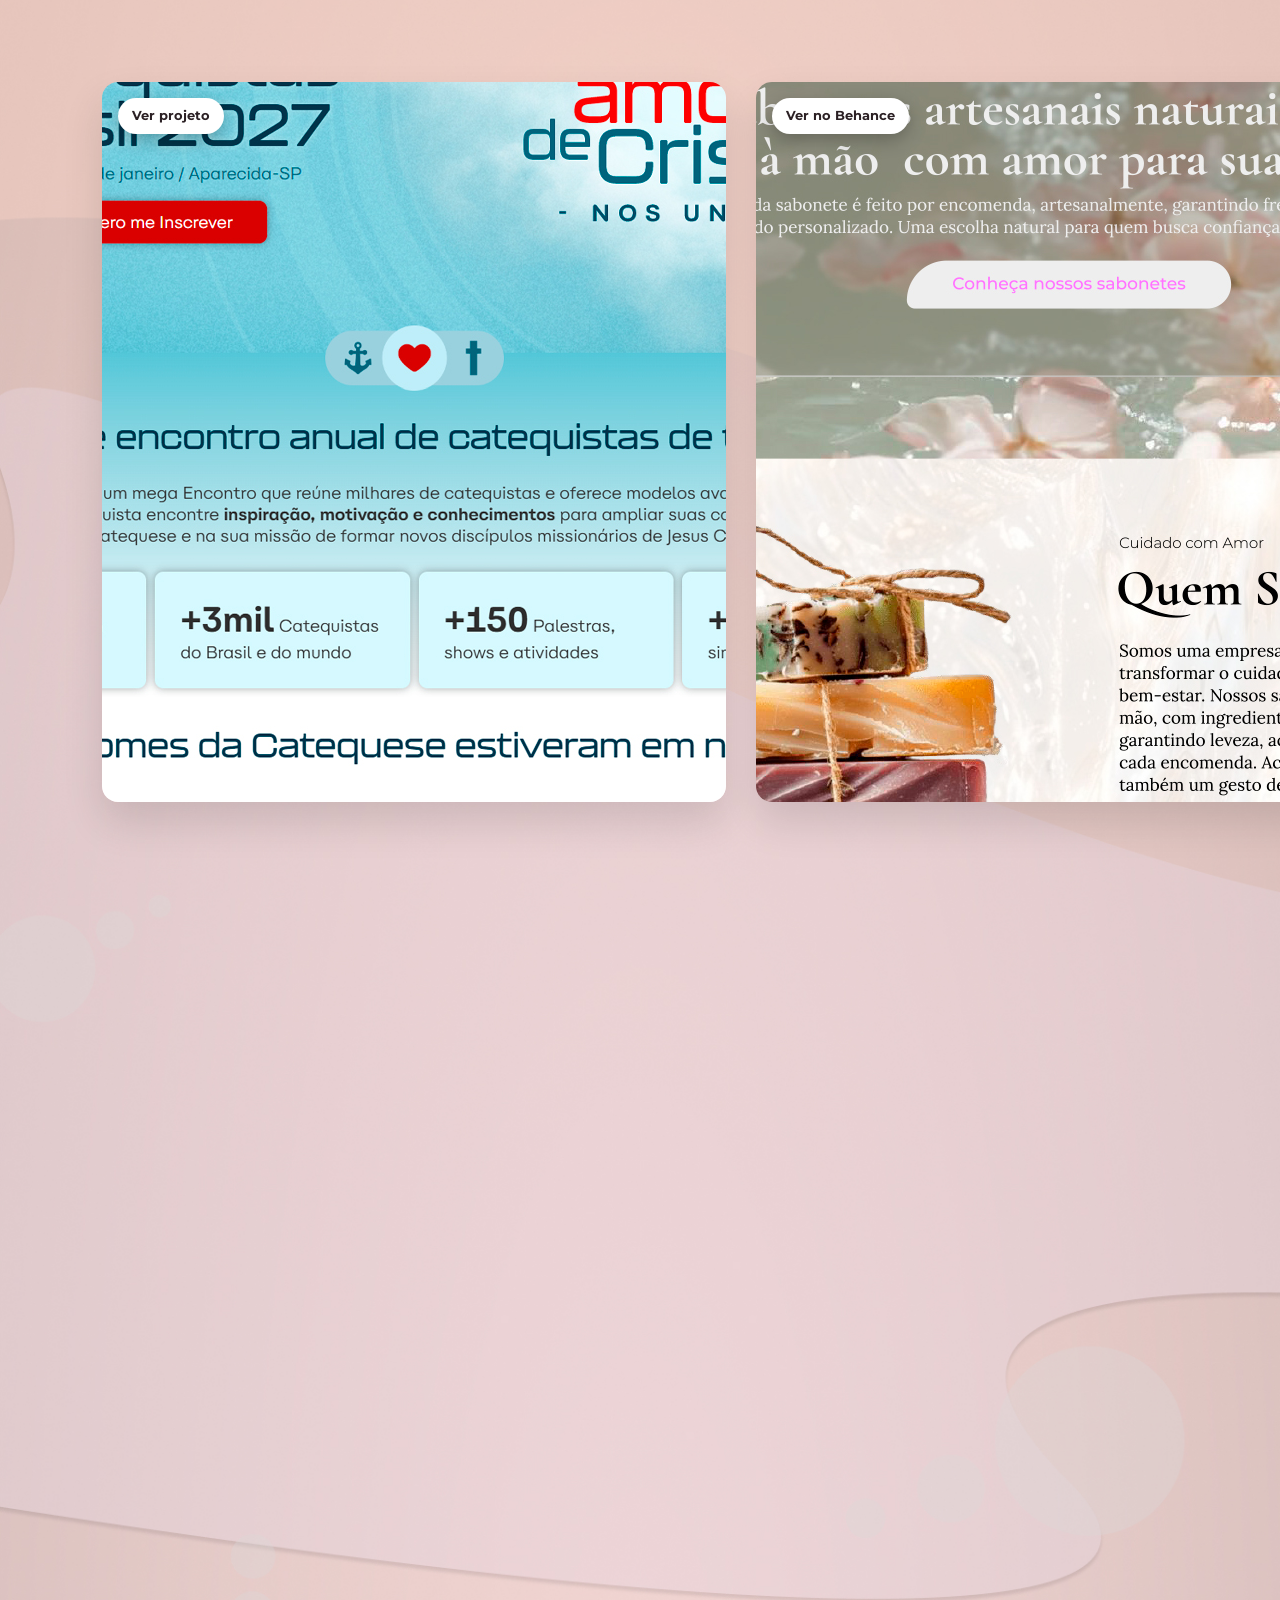
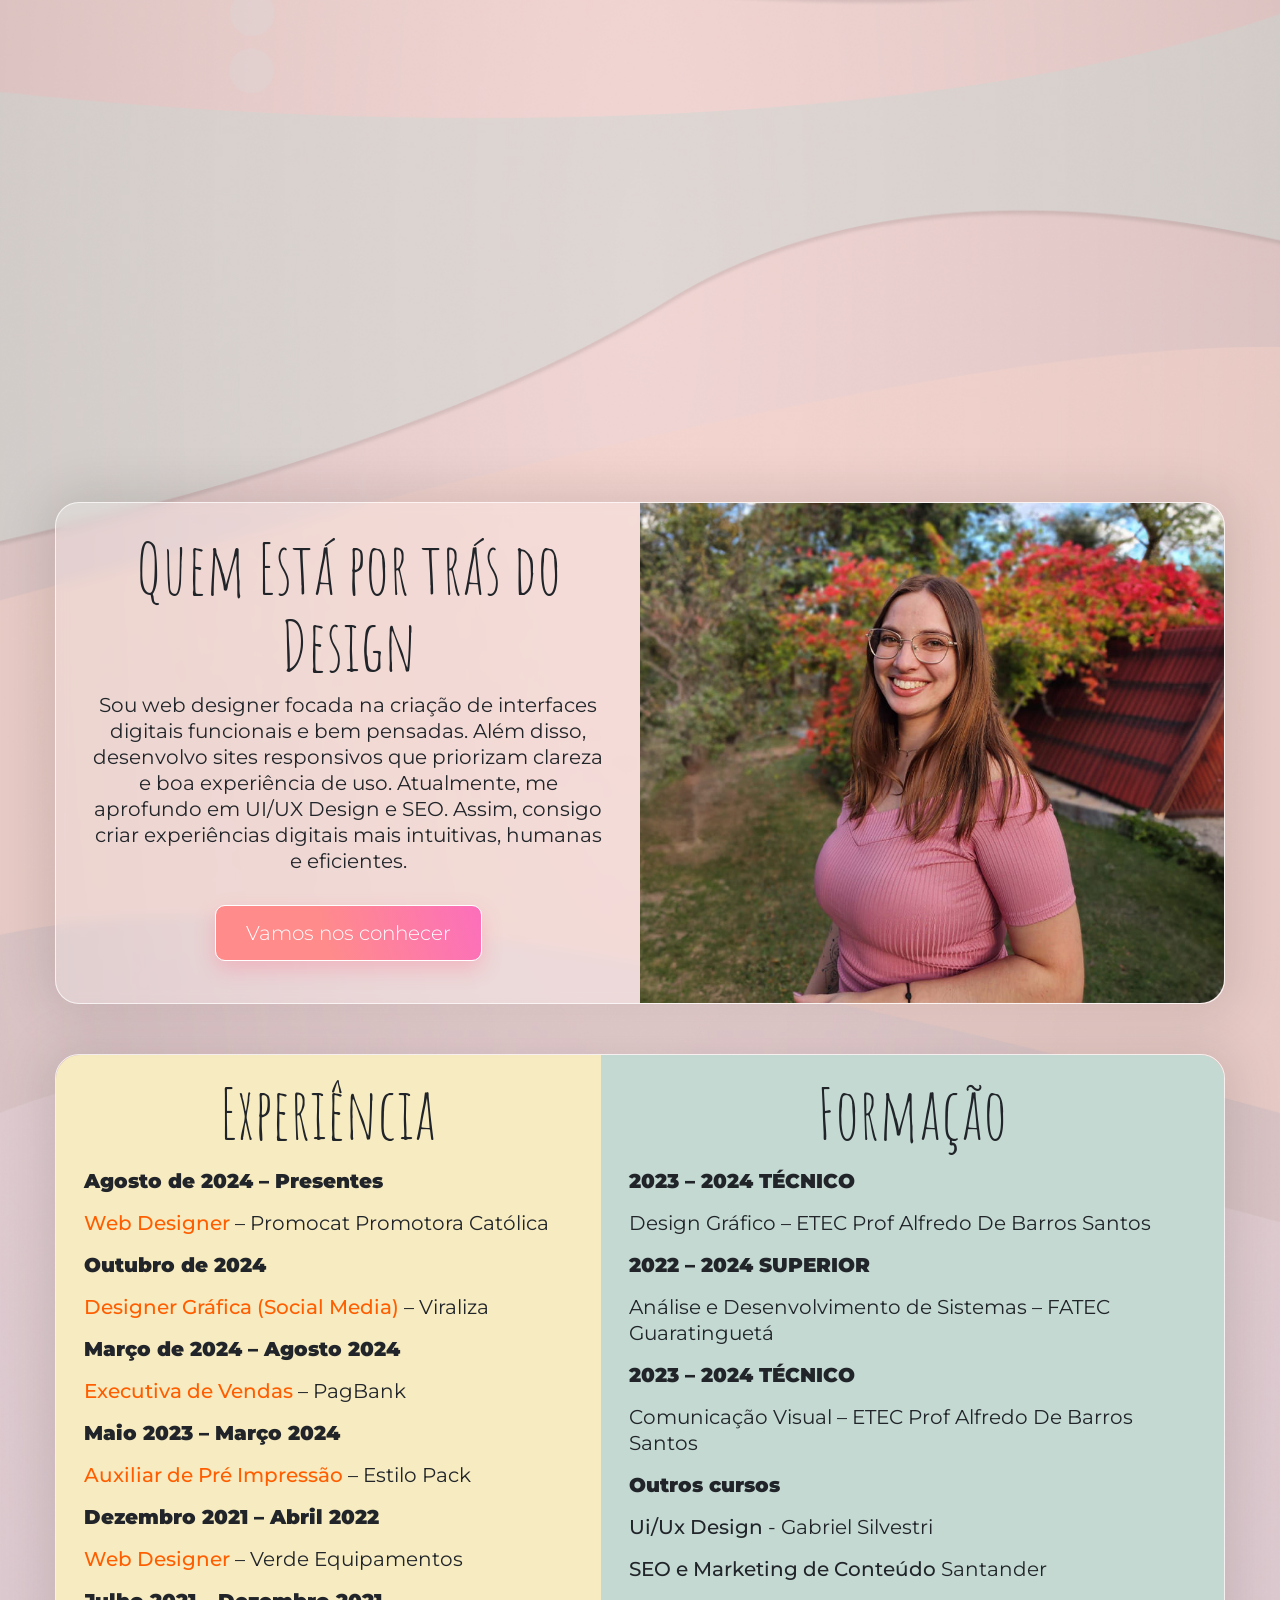
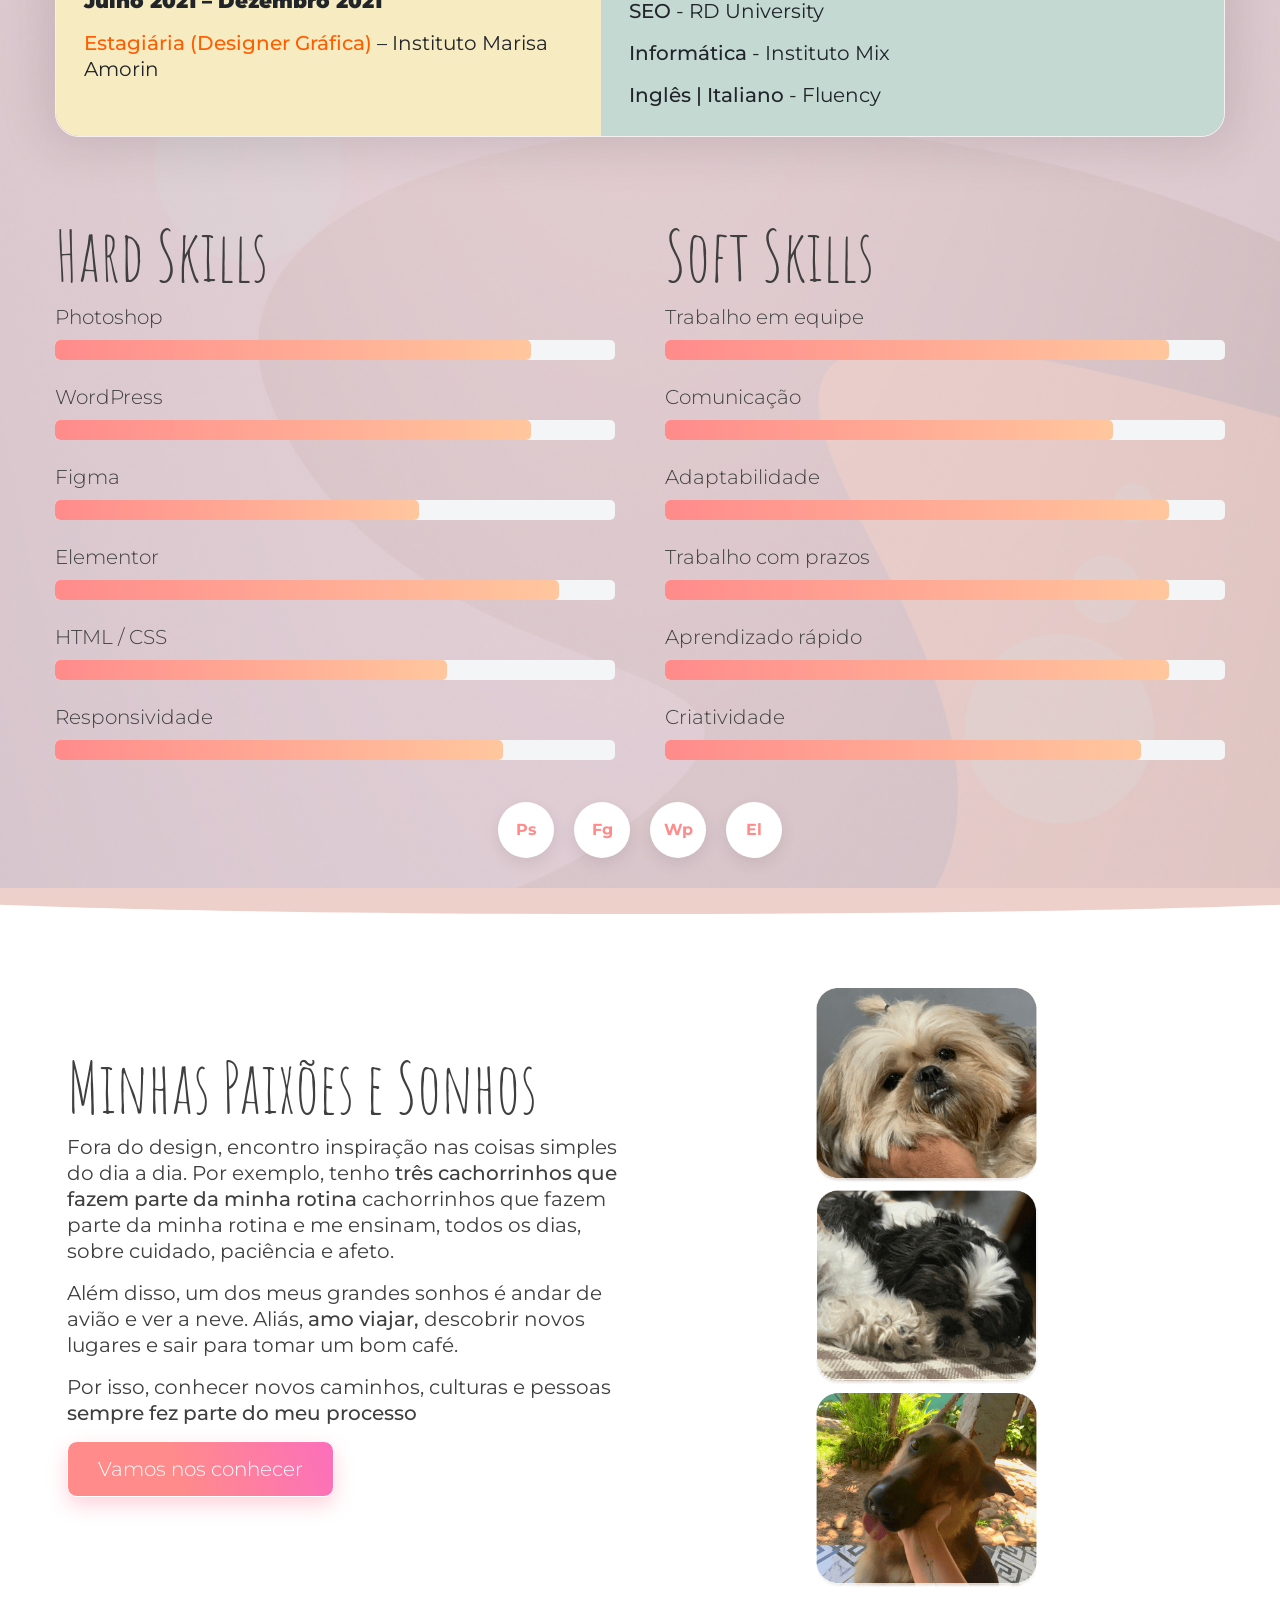
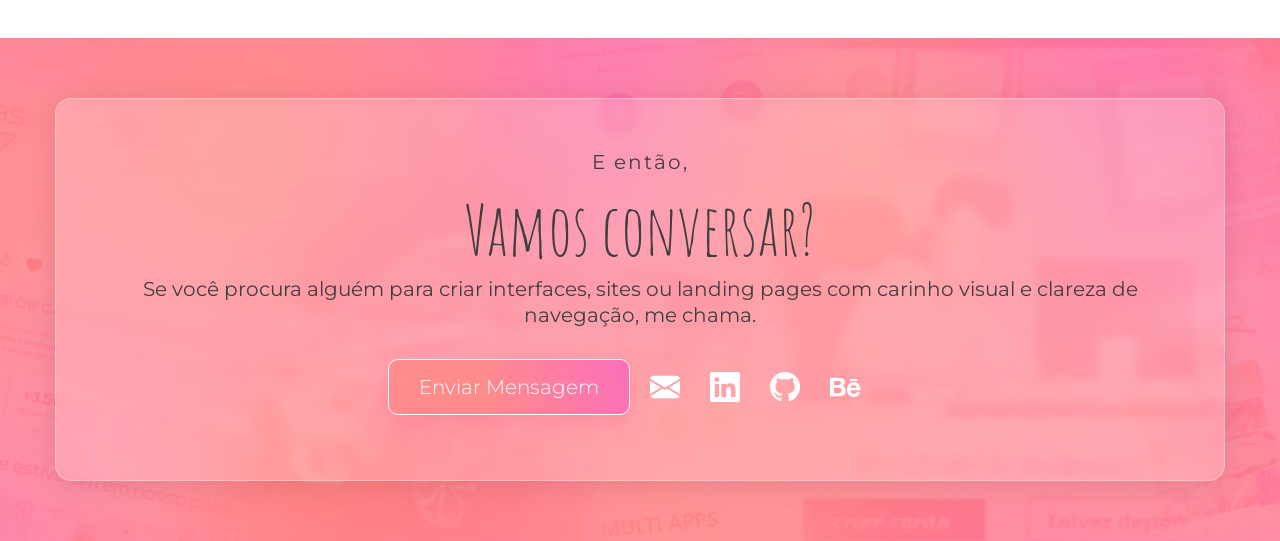
==== commit 8263f12c: "ajuste do scrool" ====
--- a/index.html
+++ b/index.html
@@ -66,7 +66,7 @@
 
   <!-- PARA ONDE QUERO IR -->
   <svg class="curve-divider" viewBox="0 0 1440 120" preserveAspectRatio="none">
-    <path d="M0,0 L1440,0 L1440,40 C1080,70 360,70 0,40 Z" fill="#edd0c9" />
+    <path d="M0,0 L1440,0 L1440,40 C1080,70 360,70 0,40 Z" fill="#d4c8c0" />
   </svg>
 
   <section id="goals">
--- a/style.css
+++ b/style.css
@@ -223,10 +223,11 @@
 }
 
 .loader-bar span {
+  inset: 0;
   position: absolute;
   top: 0;
   left: -50%;
-  width: 50%;
+  width: 40%;
   height: 100%;
   background: linear-gradient(
     90deg,
@@ -236,9 +237,8 @@
     rgba(255, 123, 157, 0.2),
     rgba(255, 255, 255, 0)
   );
+  transform: translateX(-150%);
   animation: loaderLoop 1.3s linear infinite;
-
-  will-change: transform;
 }
 
 .bg-circle {
@@ -275,11 +275,11 @@
 
 @keyframes loaderLoop {
   from {
-    transform: translateX(0);
+    transform: translateX(-150%);
   }
 
   to {
-    transform: translateX(300%);
+    transform: translateX(350%);
   }
 }
 
@@ -842,19 +842,24 @@
 /* RESPONSIVO PARA MOBILE */
 @media (max-width: 430px) {
   h1 {
-    font-size: 65px;
+    font-size: 60px;
+    font-weight: 300px;
   }
 
   h2 {
-    font-size: 60px;
+    font-size: 50px;
     font-weight: 300;
   }
 
   p {
     font-size: 20px;
   }
-  .btn .btn-secondary {
-    padding: 10px 15px;
+
+  .btn,
+  .btn-secondary,
+  a {
+    margin: 0px;
+    padding: 10px 10px;
   }
 
   /* PRELOADER */
@@ -938,6 +943,10 @@
   .efeito-vidro {
     padding: 25px;
   }
+  /* GOALS*/
+  #goals {
+    padding: 0px 0px 20px 0px;
+  }
 
   /* PROJETOS */
 
@@ -968,7 +977,6 @@
 
   /* SOBRE MIM */
   .card-imagem {
-    /* height: 280px; */
     border-radius: 0px 0px 16px 16px;
   }
 
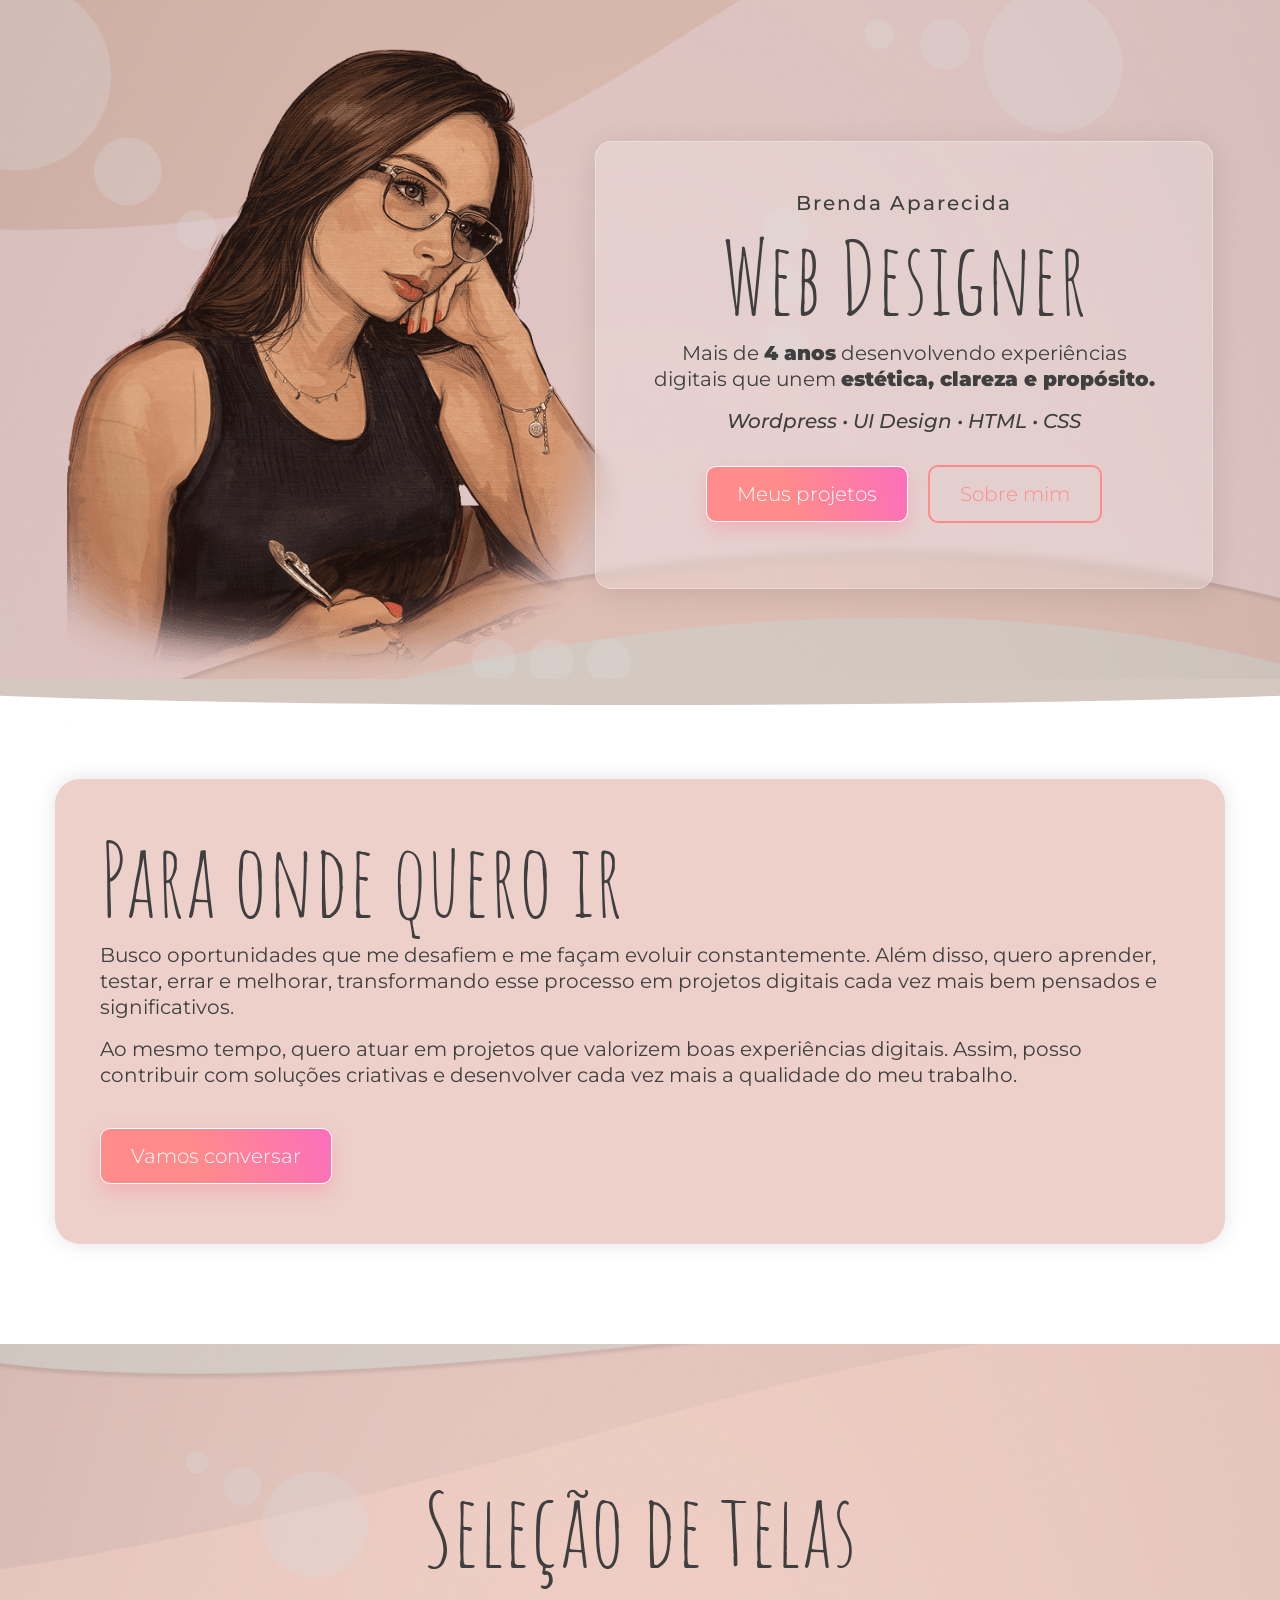
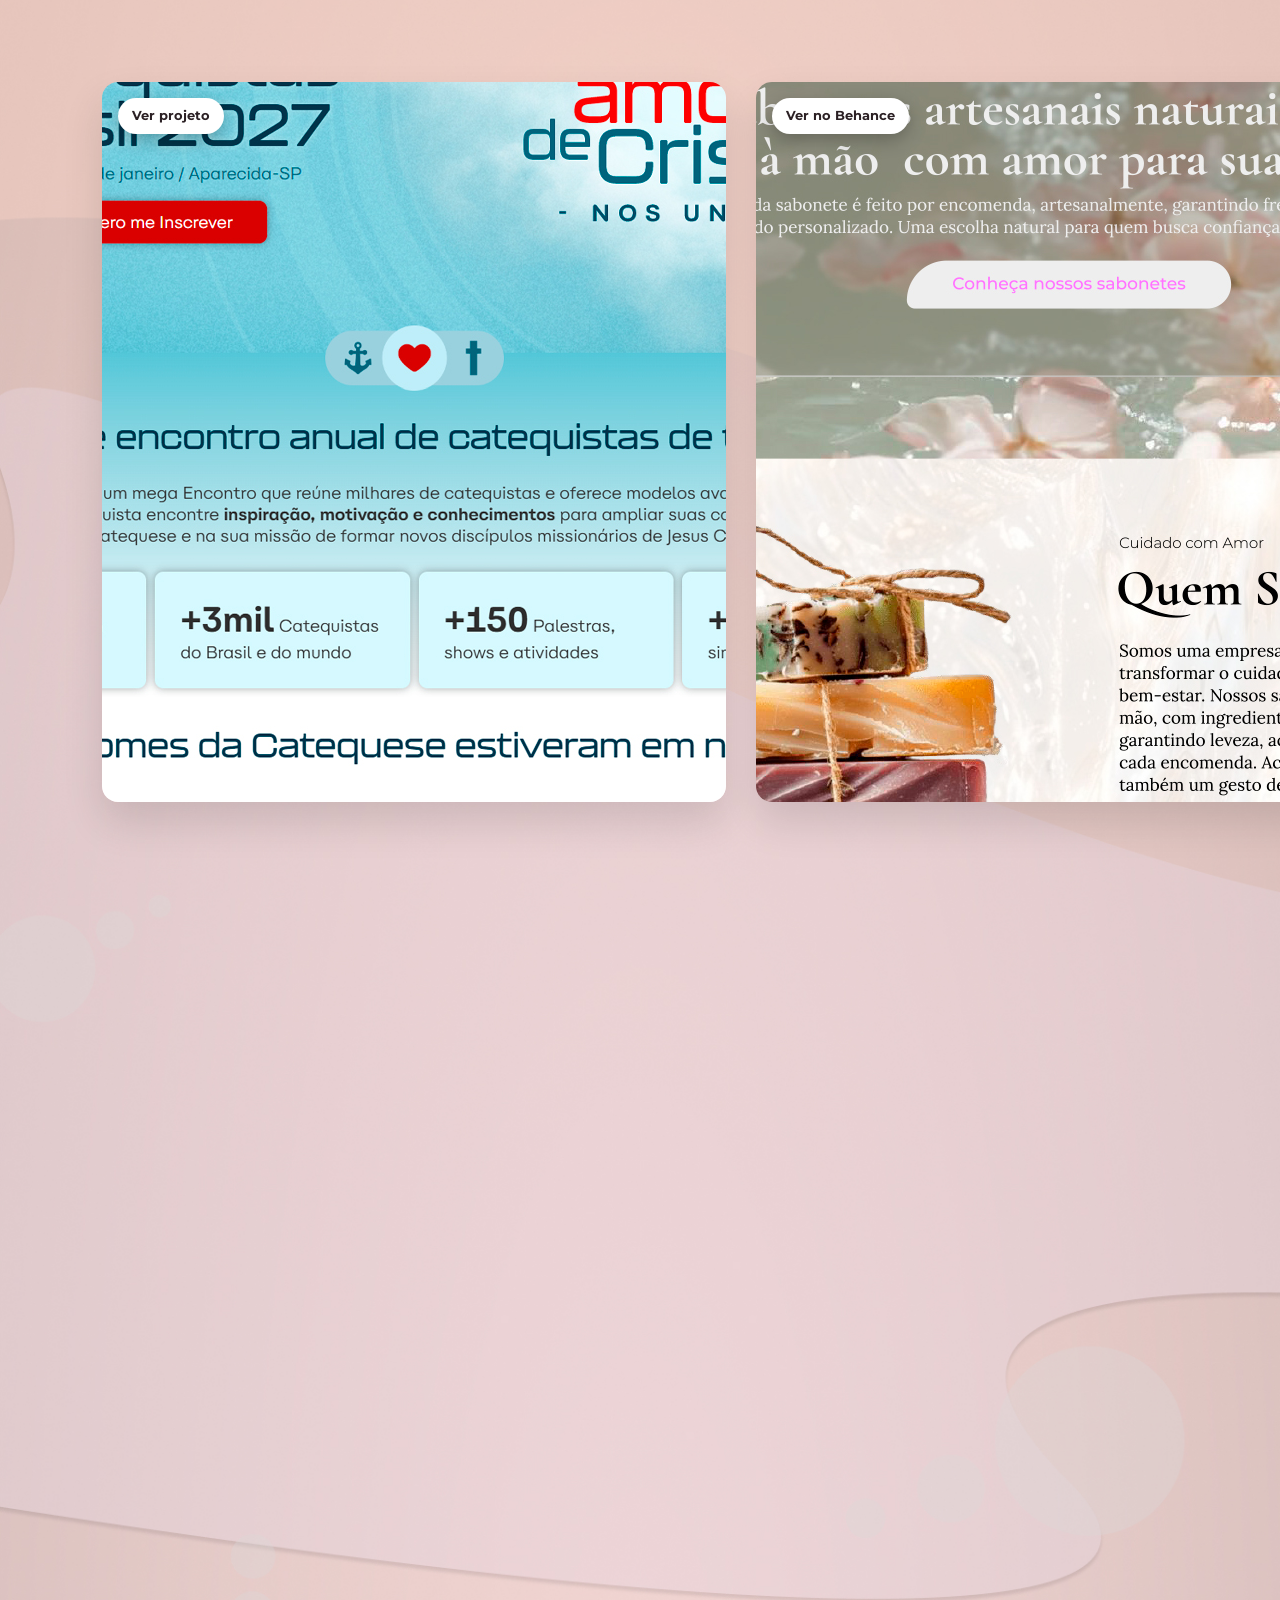
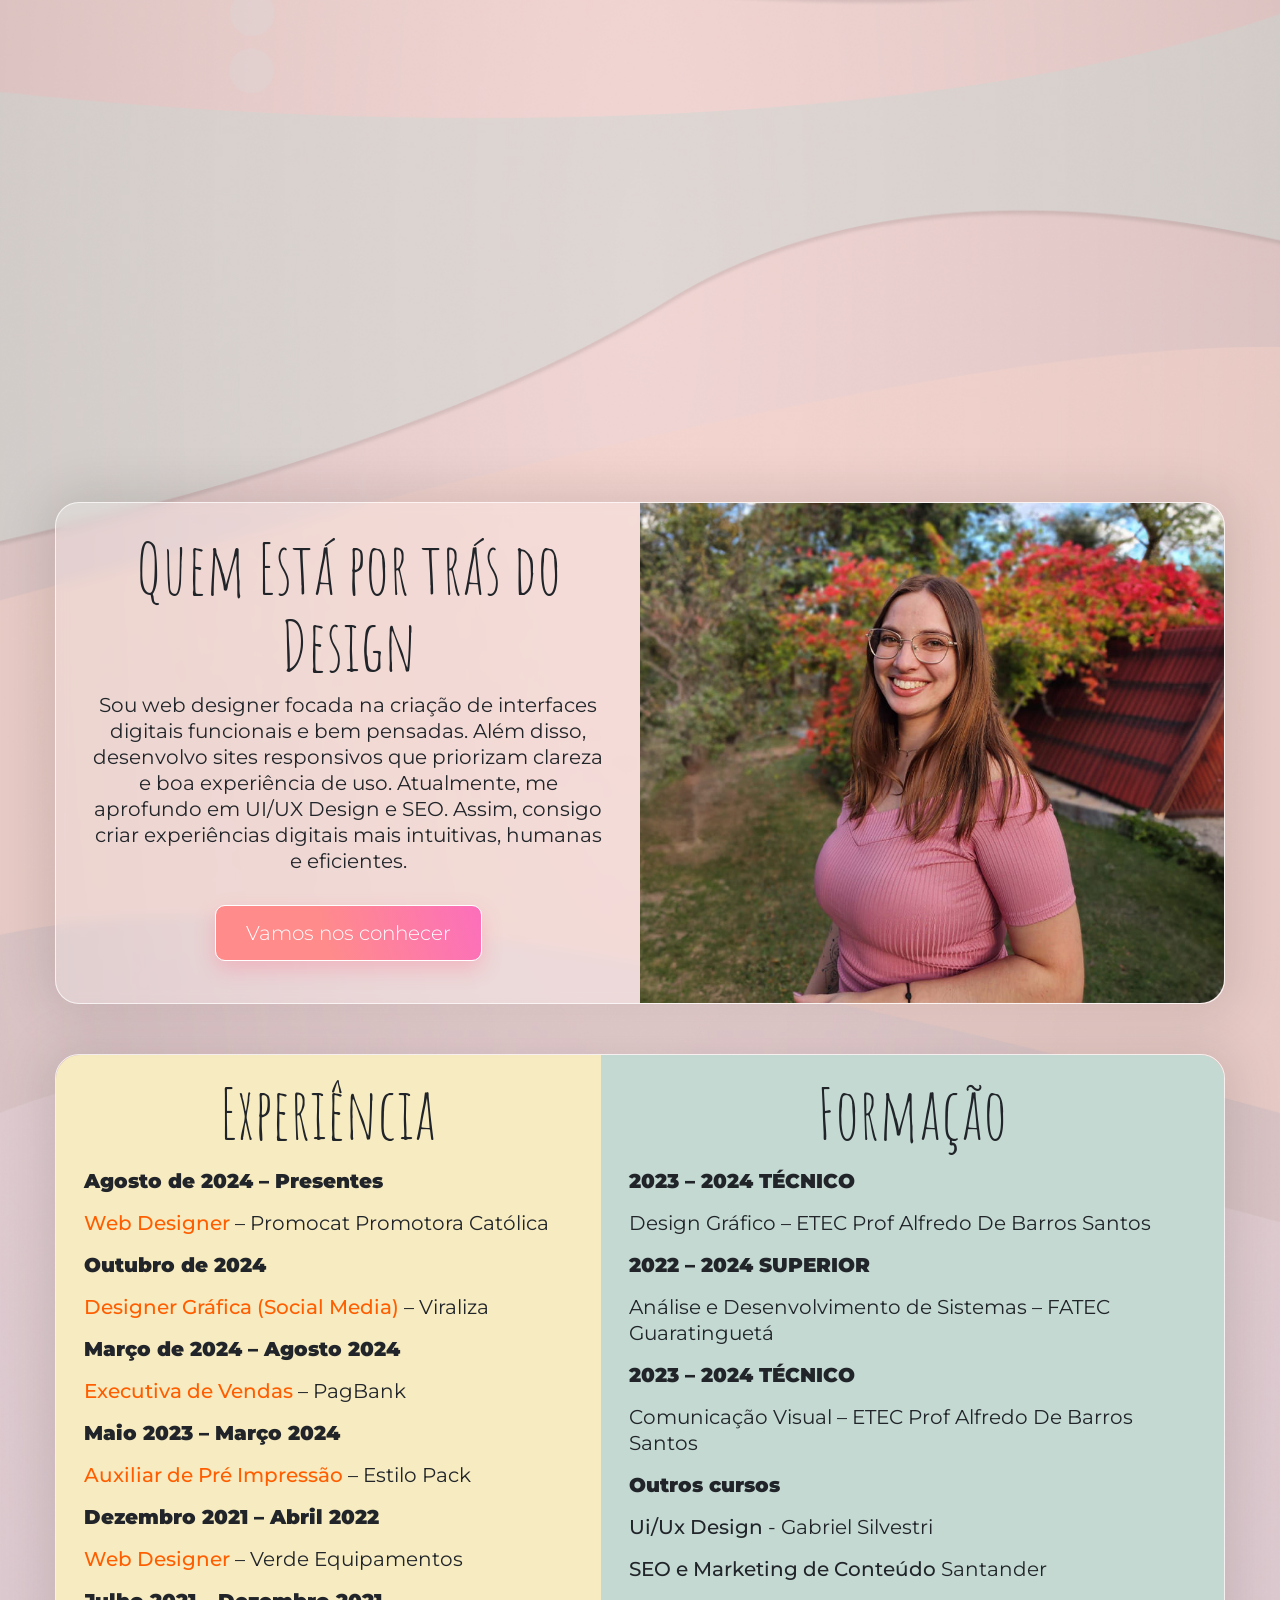
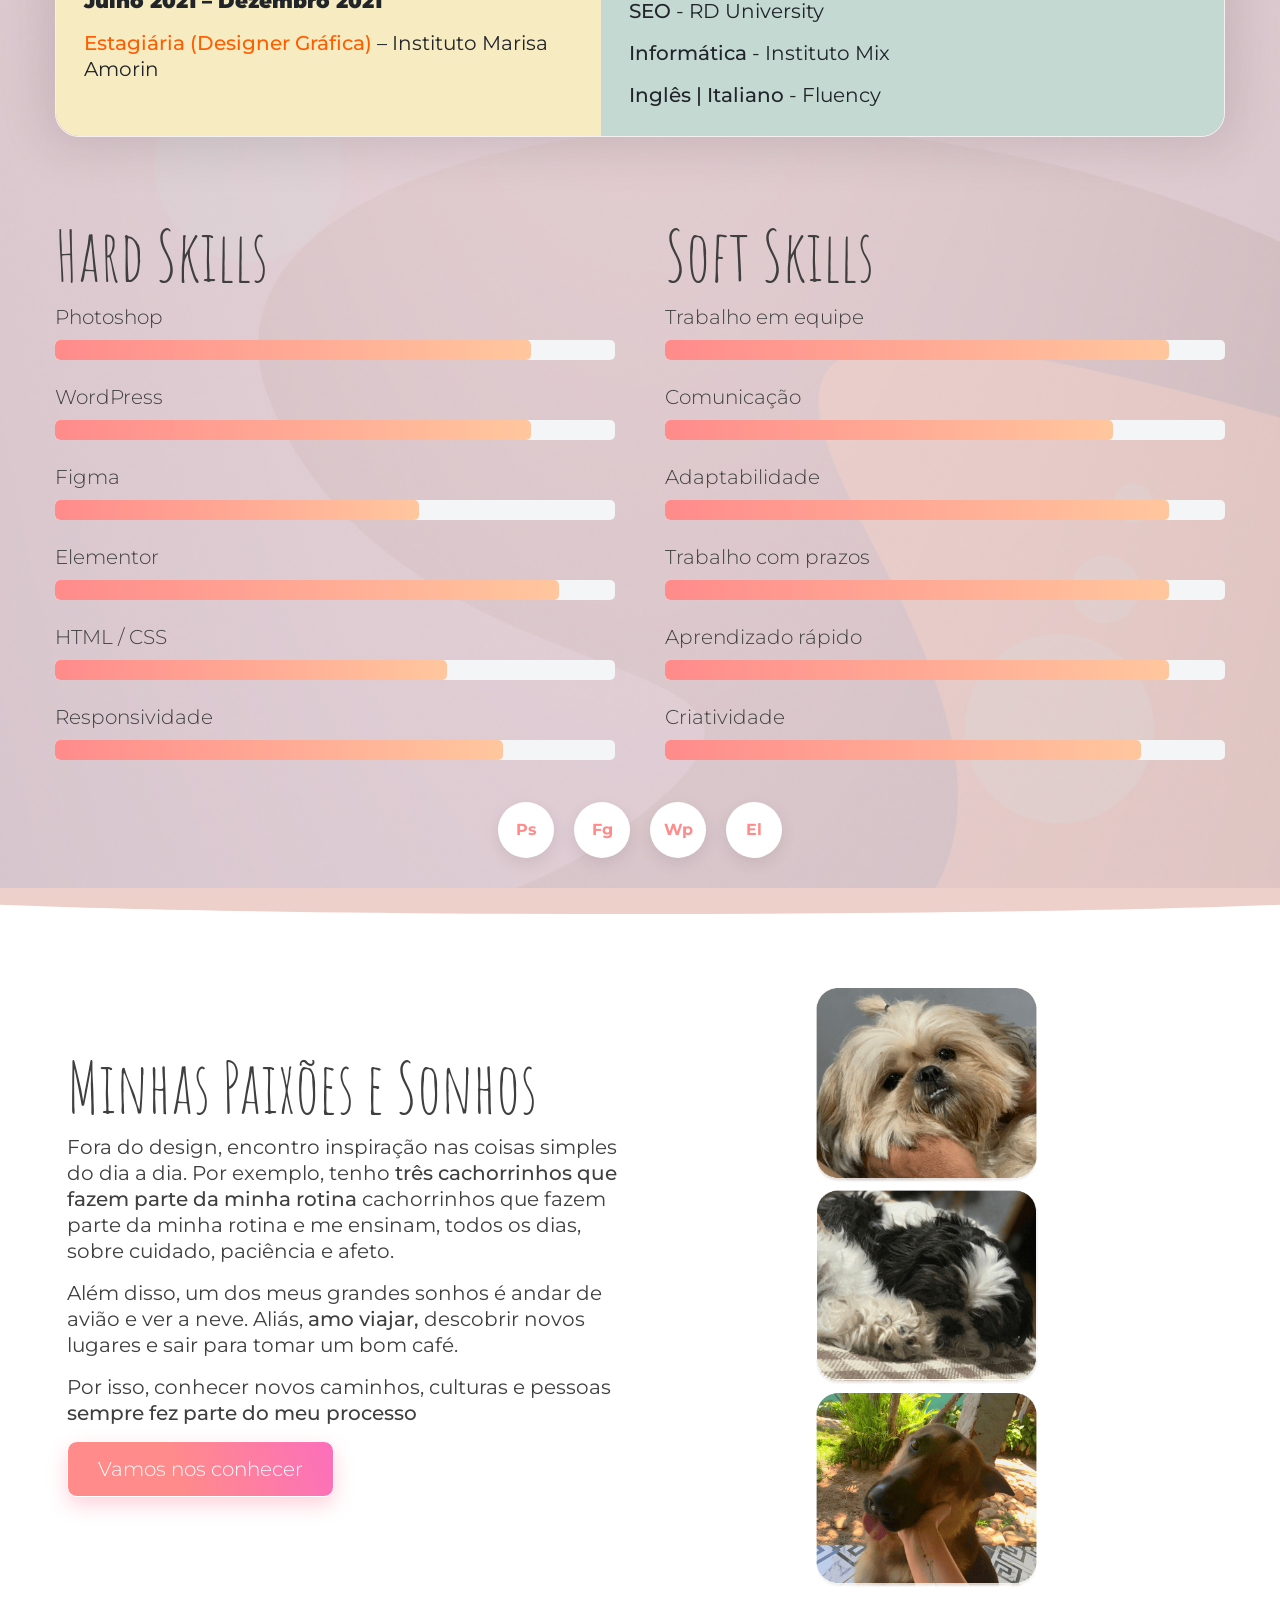
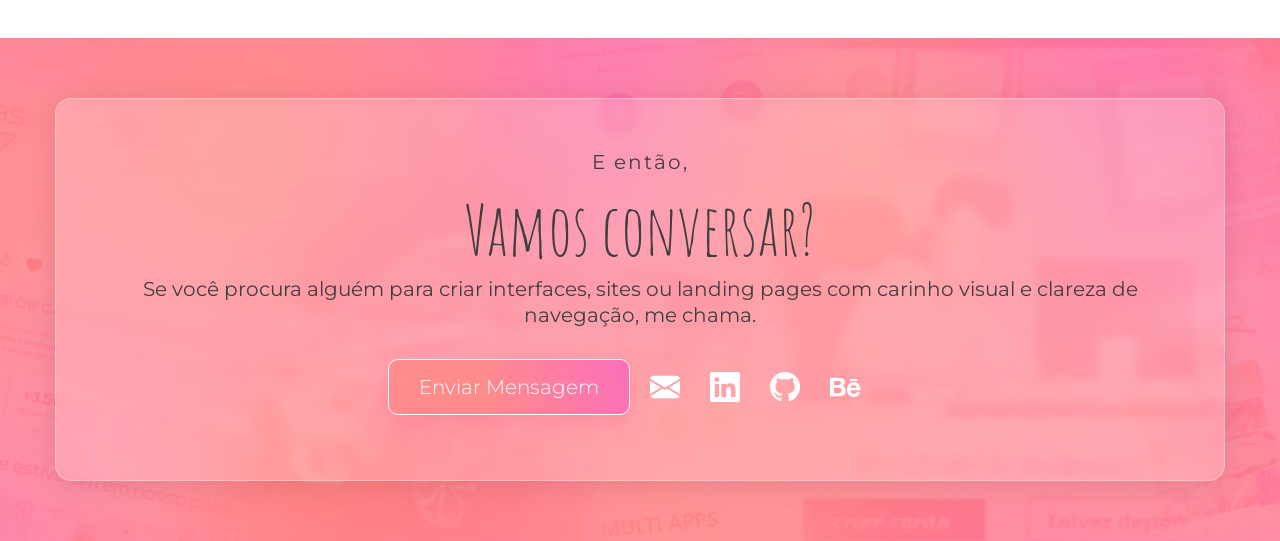
==== commit 8969a611: "ajuste scrool 2" ====
--- a/index.html
+++ b/index.html
@@ -44,7 +44,7 @@
 
     <div class="hero-txt">
       <div class="efeito-vidro">
-        <h2 class="txt-chapeu center">Brenda Barbosa</h2>
+        <h2 class="txt-chapeu center">Brenda Aparecida</h2>
         <h1 class="center">Web Designer</h1>
         <p class="center">Mais de <span class="bold-1">4 anos</span> desenvolvendo experiências digitais que unem
           <span class="bold-1">estética, clareza e propósito.</span>
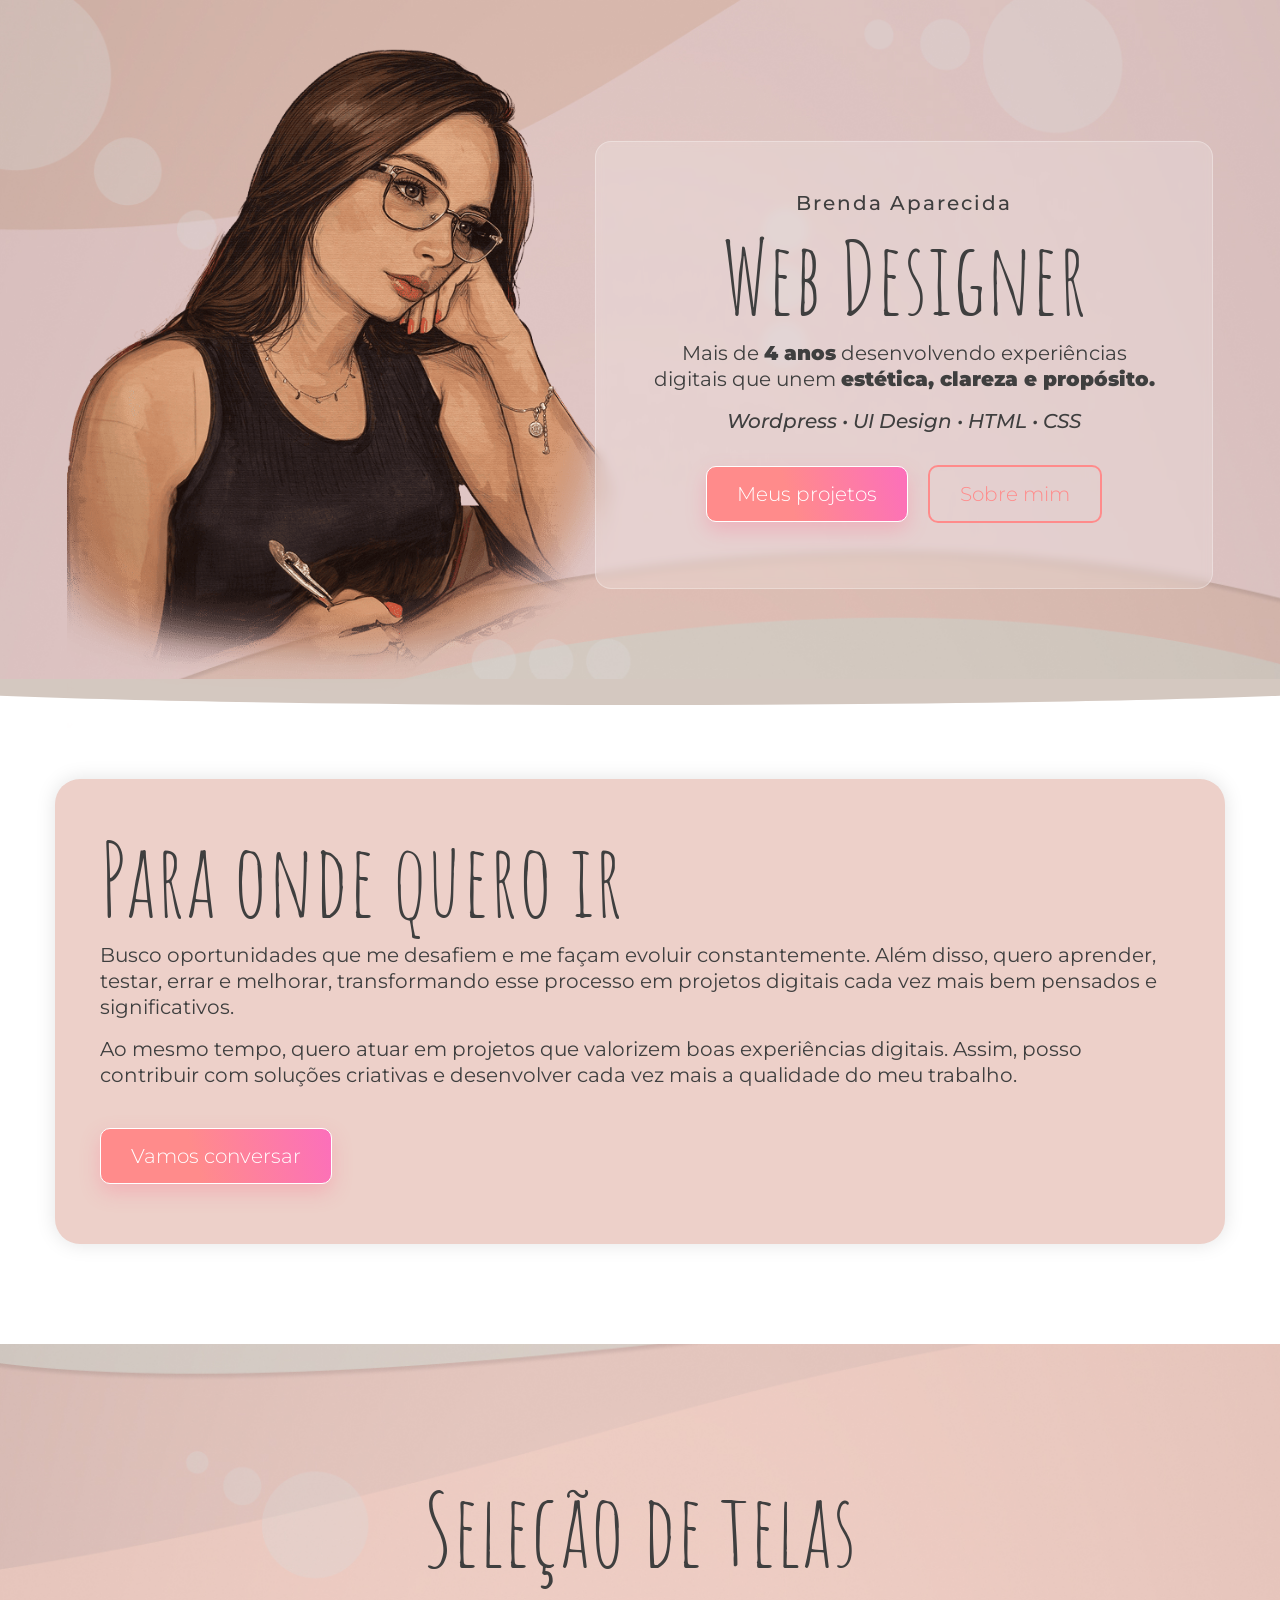
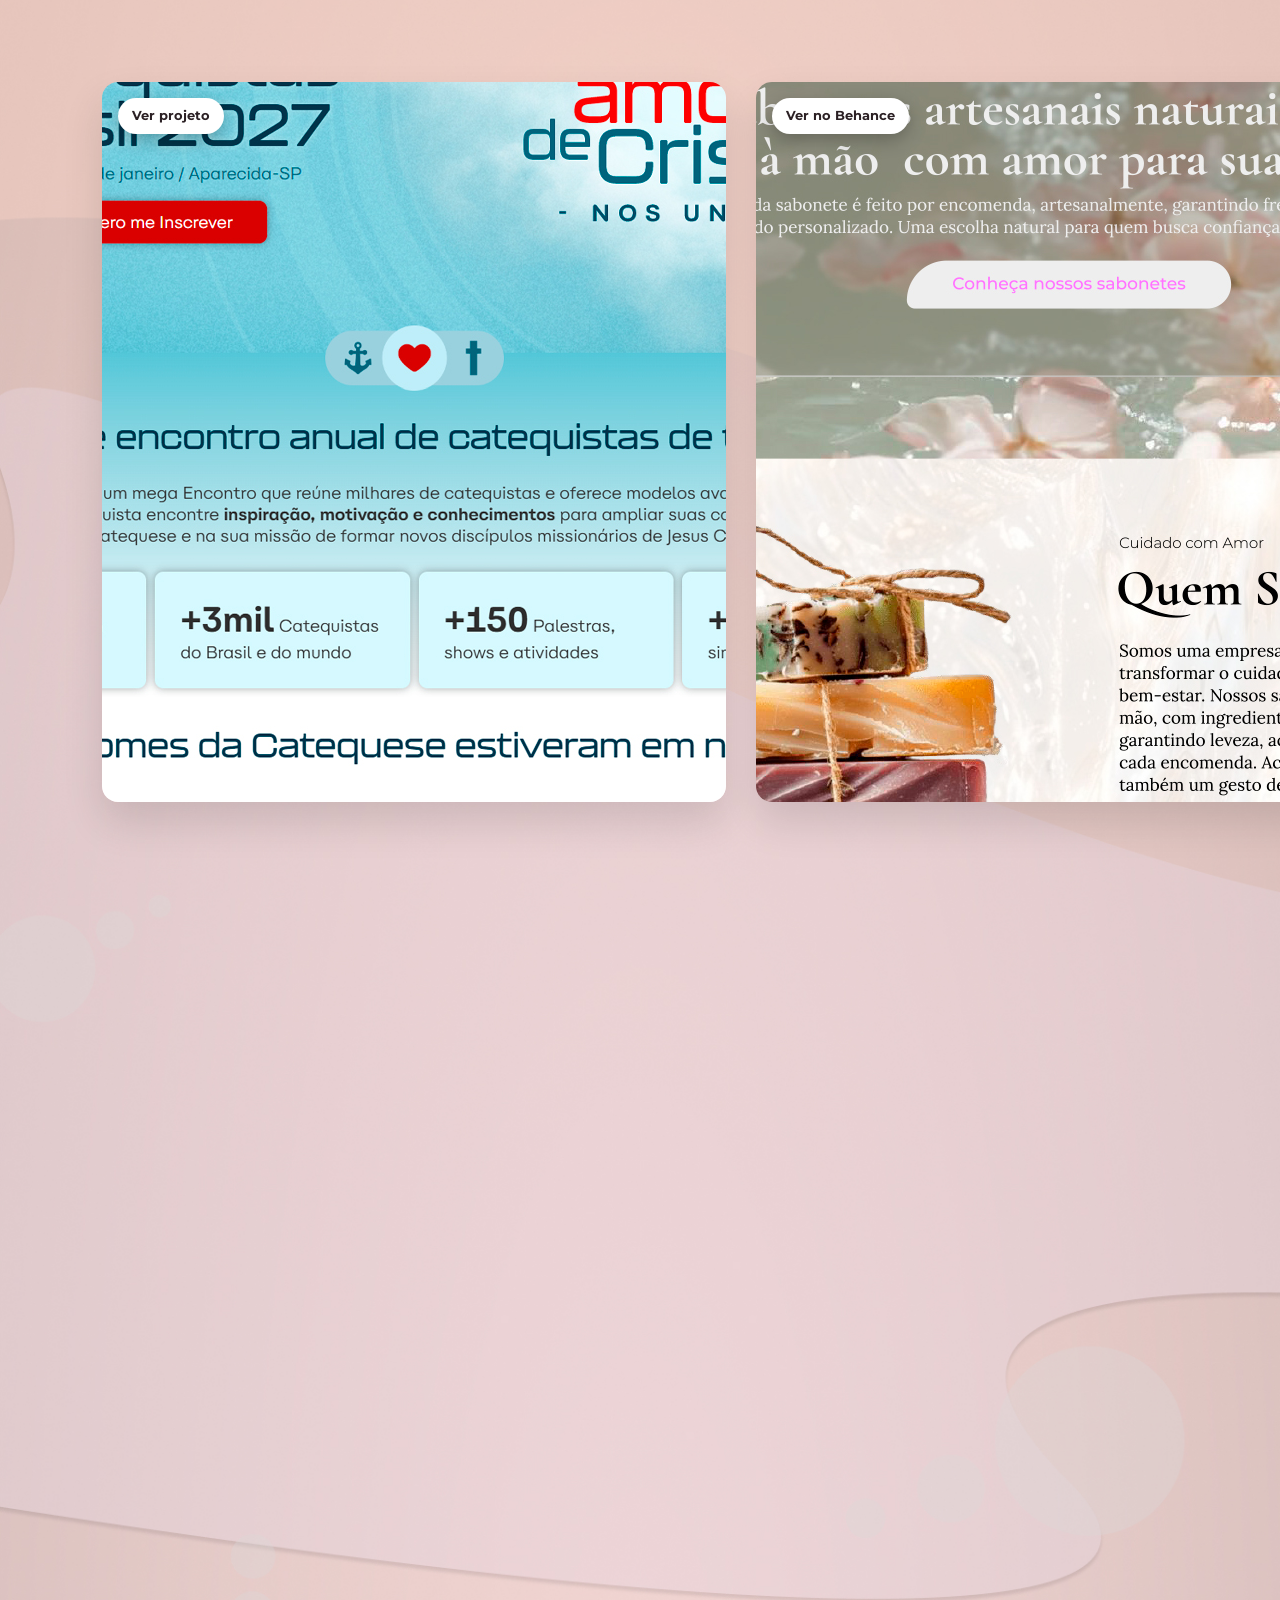
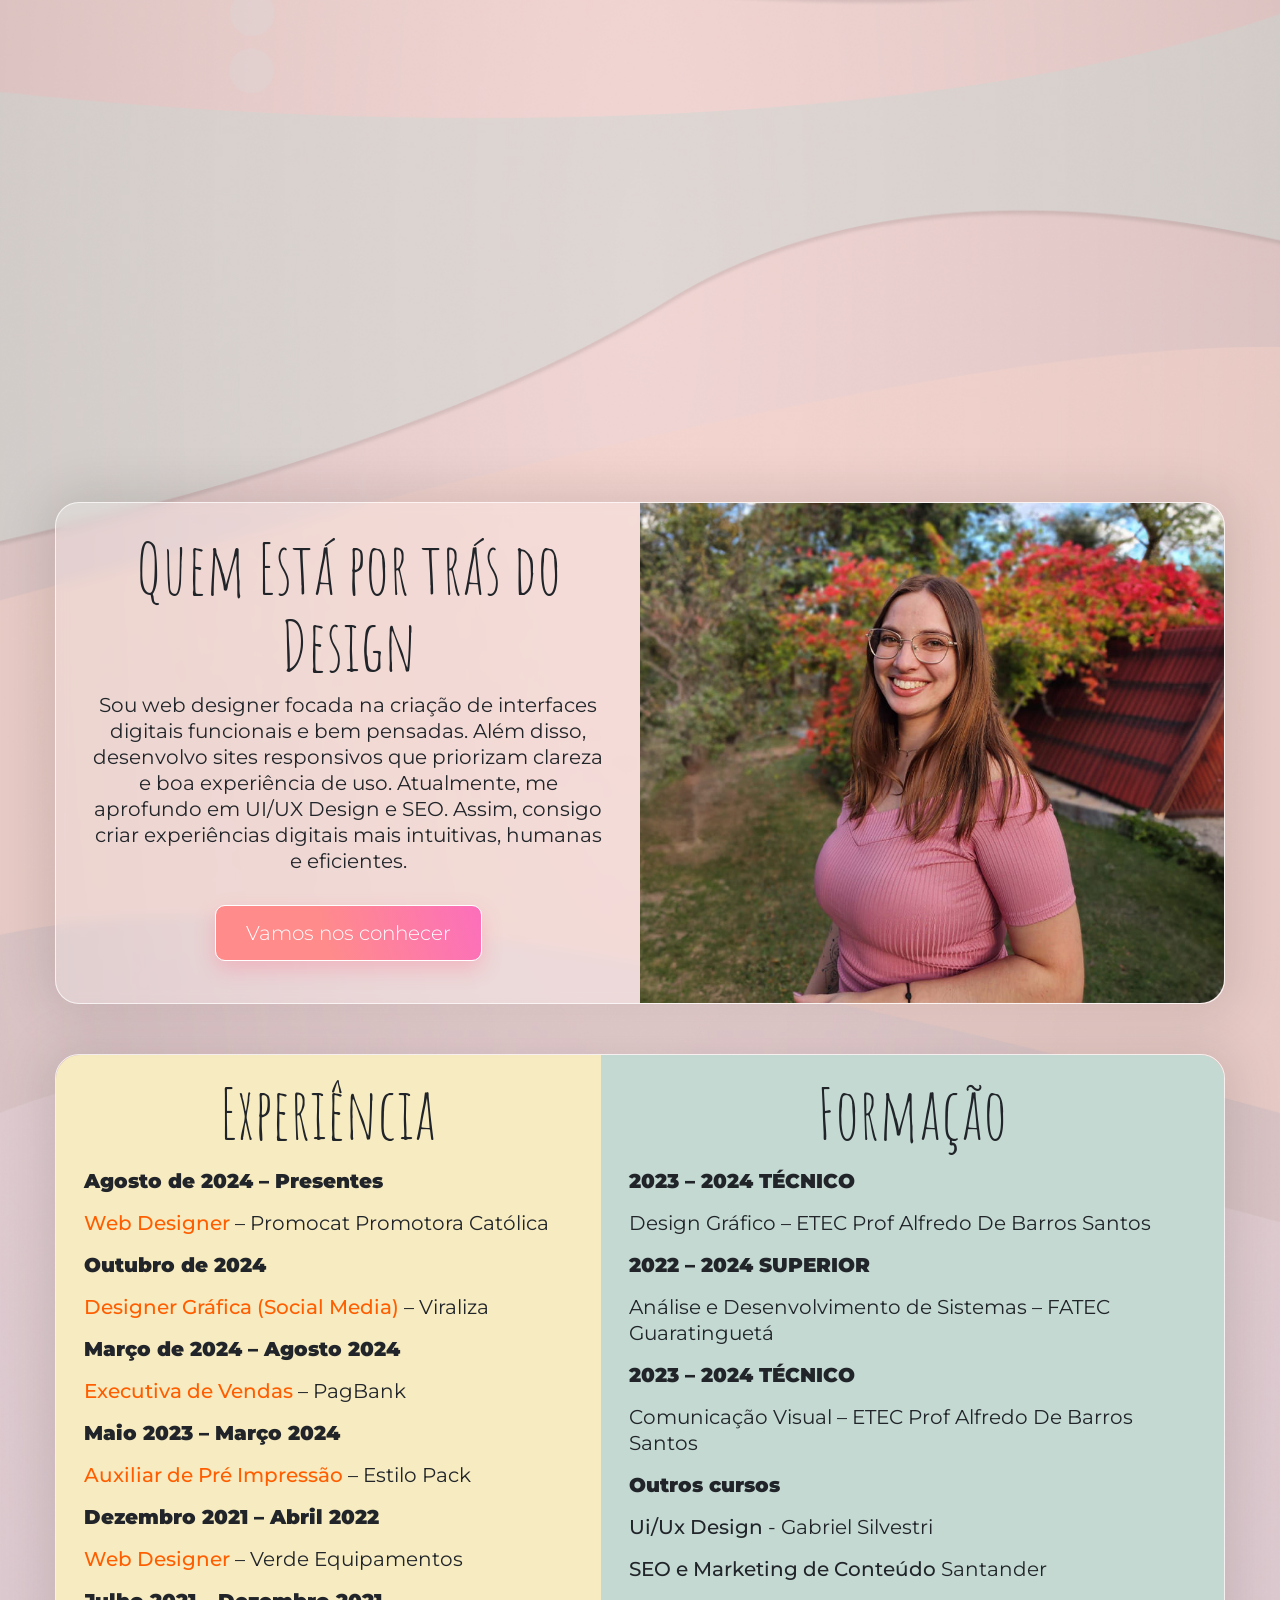
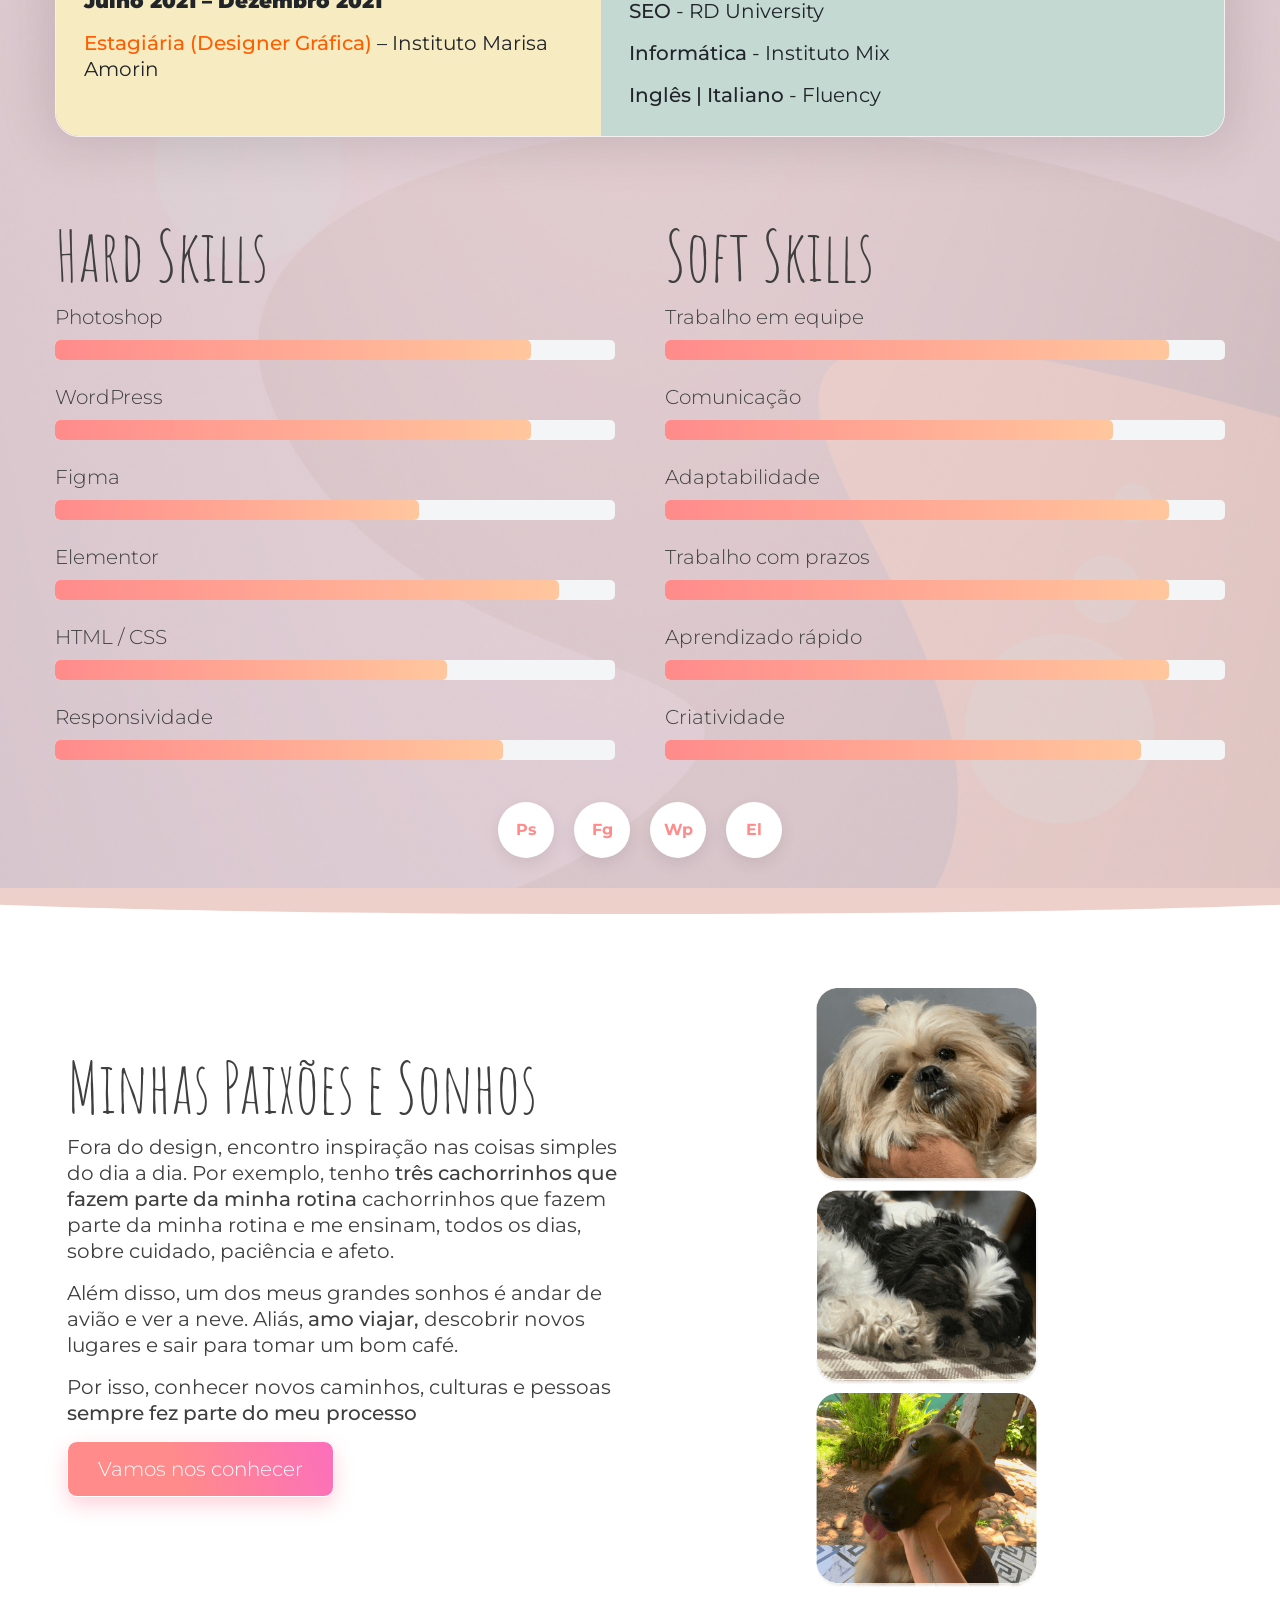
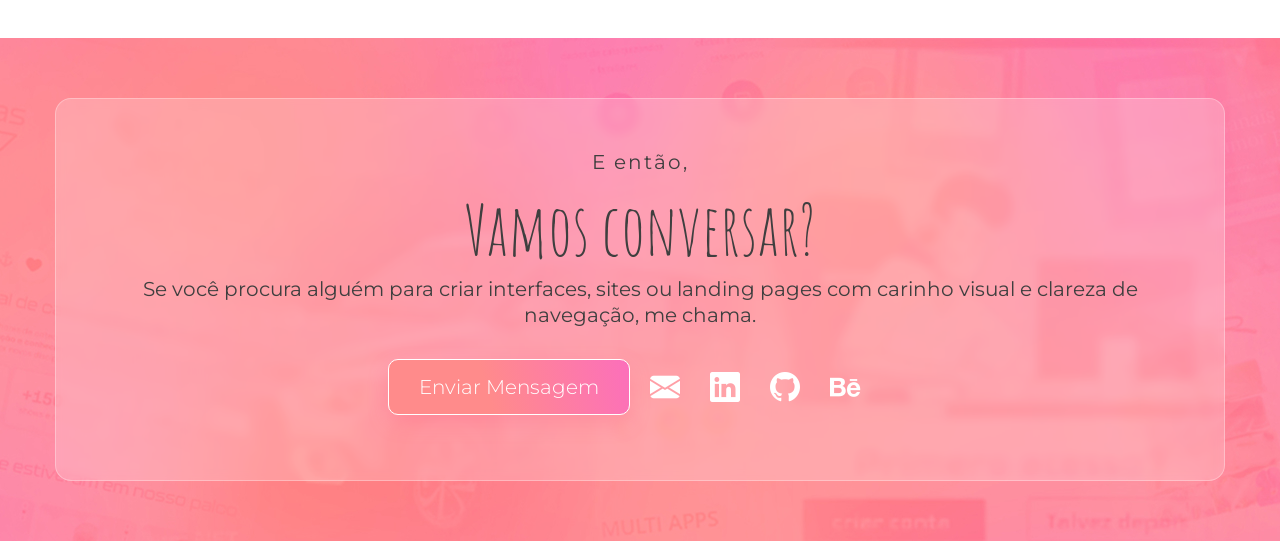
==== commit 7c96305e: "scroll pronto" ====
--- a/index.html
+++ b/index.html
@@ -130,6 +130,10 @@
         </div>
 
       </div>
+      <!-- personalização do sroll para mobile -->
+      <div class="scroll-indicator">
+        <div class="scroll-progress"></div>
+      </div>
 
   </section>
 
--- a/style.css
+++ b/style.css
@@ -354,7 +354,6 @@
   padding: 50px;
   background: rgba(255, 255, 255, 0.2);
   border-radius: 16px;
-  box-shadow: 0 4px 30px rgba(0, 0, 0, 0.1);
   backdrop-filter: blur(5px);
   -webkit-backdrop-filter: blur(5px);
   border: 1px solid rgba(255, 255, 255, 0.3);
@@ -952,7 +951,13 @@
 
   .horizontal-scroll-section {
     height: auto;
-    margin-top: 50px;
+    margin-top: 30px;
+  }
+  #projetos h1 {
+    padding: 0px;
+  }
+  #projetos {
+    padding: 40px 0px;
   }
 
   .horizontal-scroll-section .scroll-wrapper {
@@ -961,6 +966,10 @@
     overflow-x: auto;
   }
 
+  #projetos .cta h1 {
+    font-size: 50px;
+    padding: 30px;
+  }
   .horizontal-scroll-section .scroll-track {
     transform: none !important;
   }
@@ -968,11 +977,56 @@
   .scroll-card {
     min-width: 90vw;
     height: auto;
+    padding: 0px;
+    margin-bottom: 50px;
+    border: 1px solid rgb(255, 255, 255);
   }
 
   .scroll-card img {
     width: 100%;
     height: auto;
+  }
+
+  /* barra de progresso nas telas */
+
+  /* .scroll-wrapper::-webkit-scrollbar {
+    height: 6px;
+  }
+
+  .scroll-wrapper::-webkit-scrollbar-track {
+    background: rgba(255, 255, 255, 0.08);
+    border-radius: 999px;
+    margin: 0 40px;
+  }
+
+  .scroll-wrapper::-webkit-scrollbar-thumb {
+    background: linear-gradient(90deg, var(--coral), var(--coral-dark));
+    border-radius: 999px;
+  } */
+  .scroll-wrapper {
+    scrollbar-width: none;
+  }
+
+  .scroll-indicator {
+    width: 180px;
+    height: 5px;
+
+    margin: 25px auto 0;
+
+    background: rgba(255, 255, 255, 0.12);
+    border-radius: 999px;
+    overflow: hidden;
+  }
+
+  .scroll-progress {
+    width: 0%;
+    height: 100%;
+
+    background: linear-gradient(90deg, var(--coral), var(--coral-dark));
+
+    border-radius: 999px;
+
+    transition: width 0.05s linear;
   }
 
   /* SOBRE MIM */
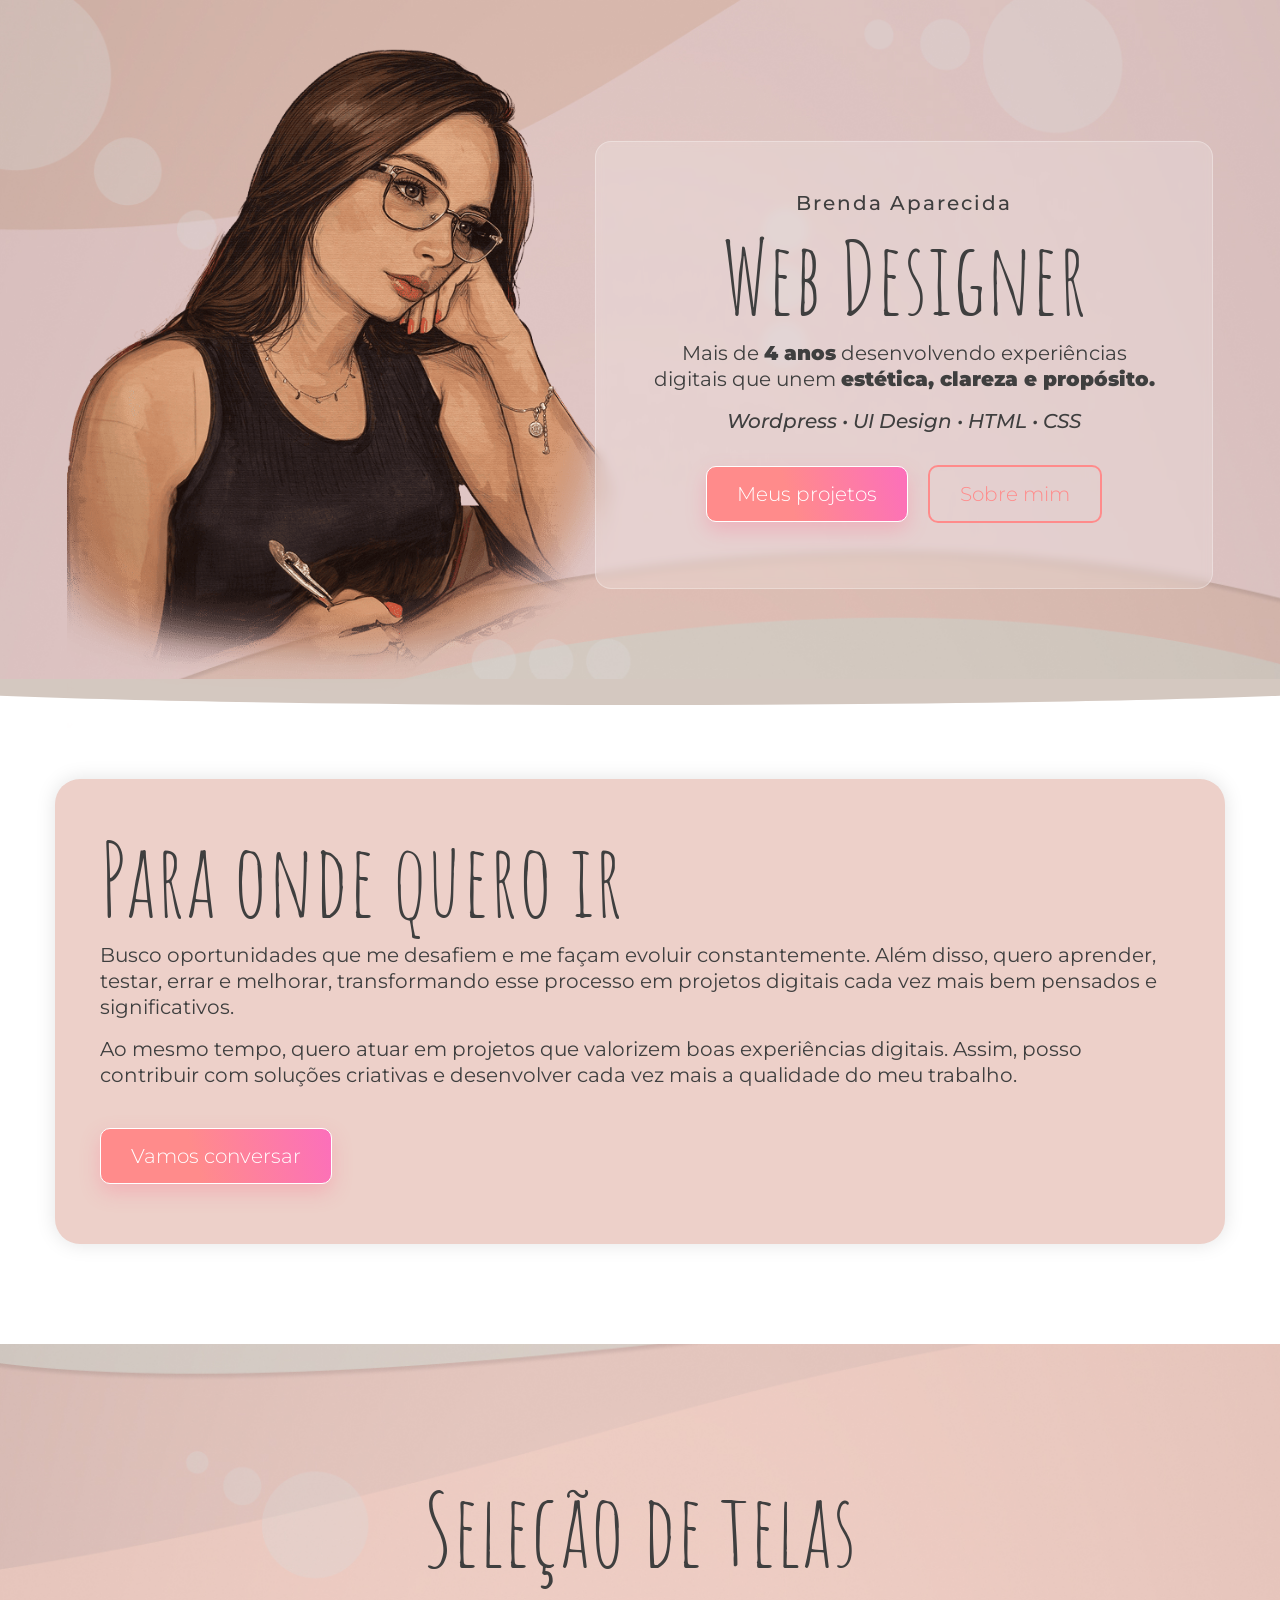
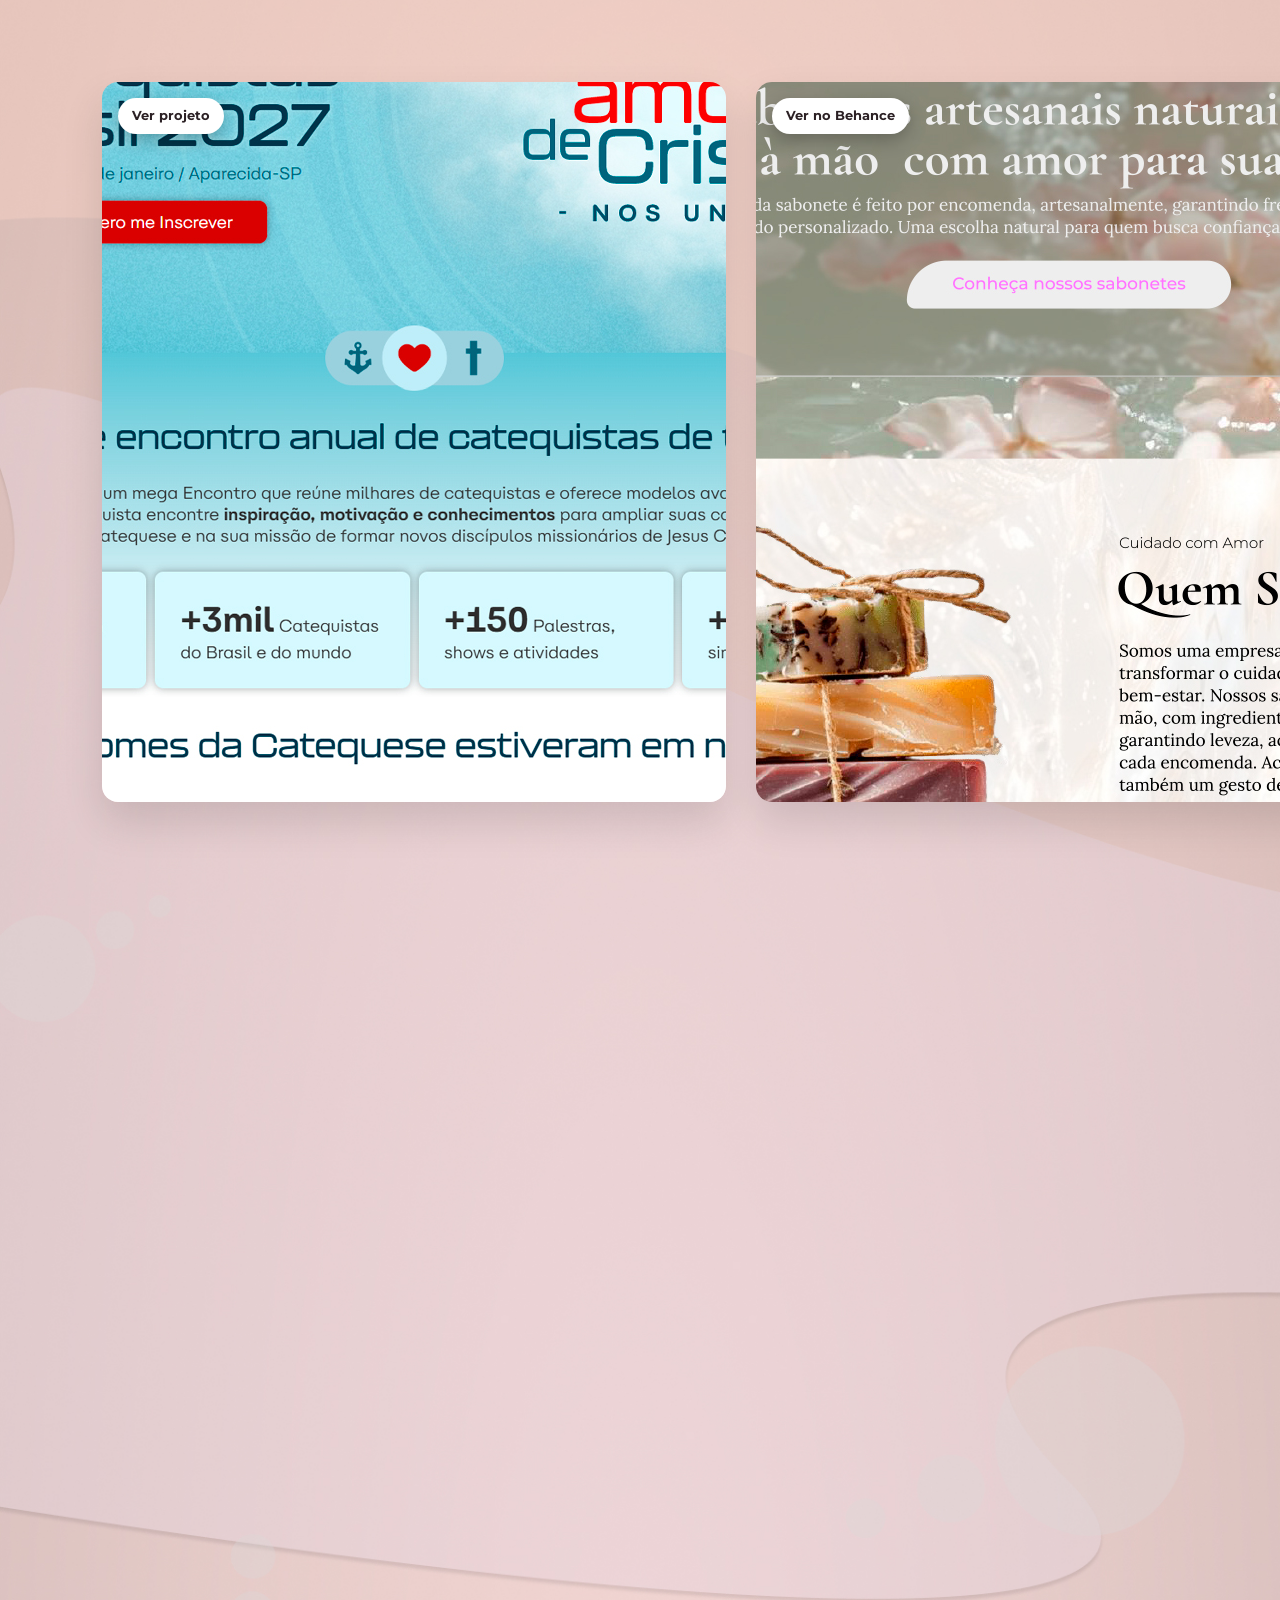
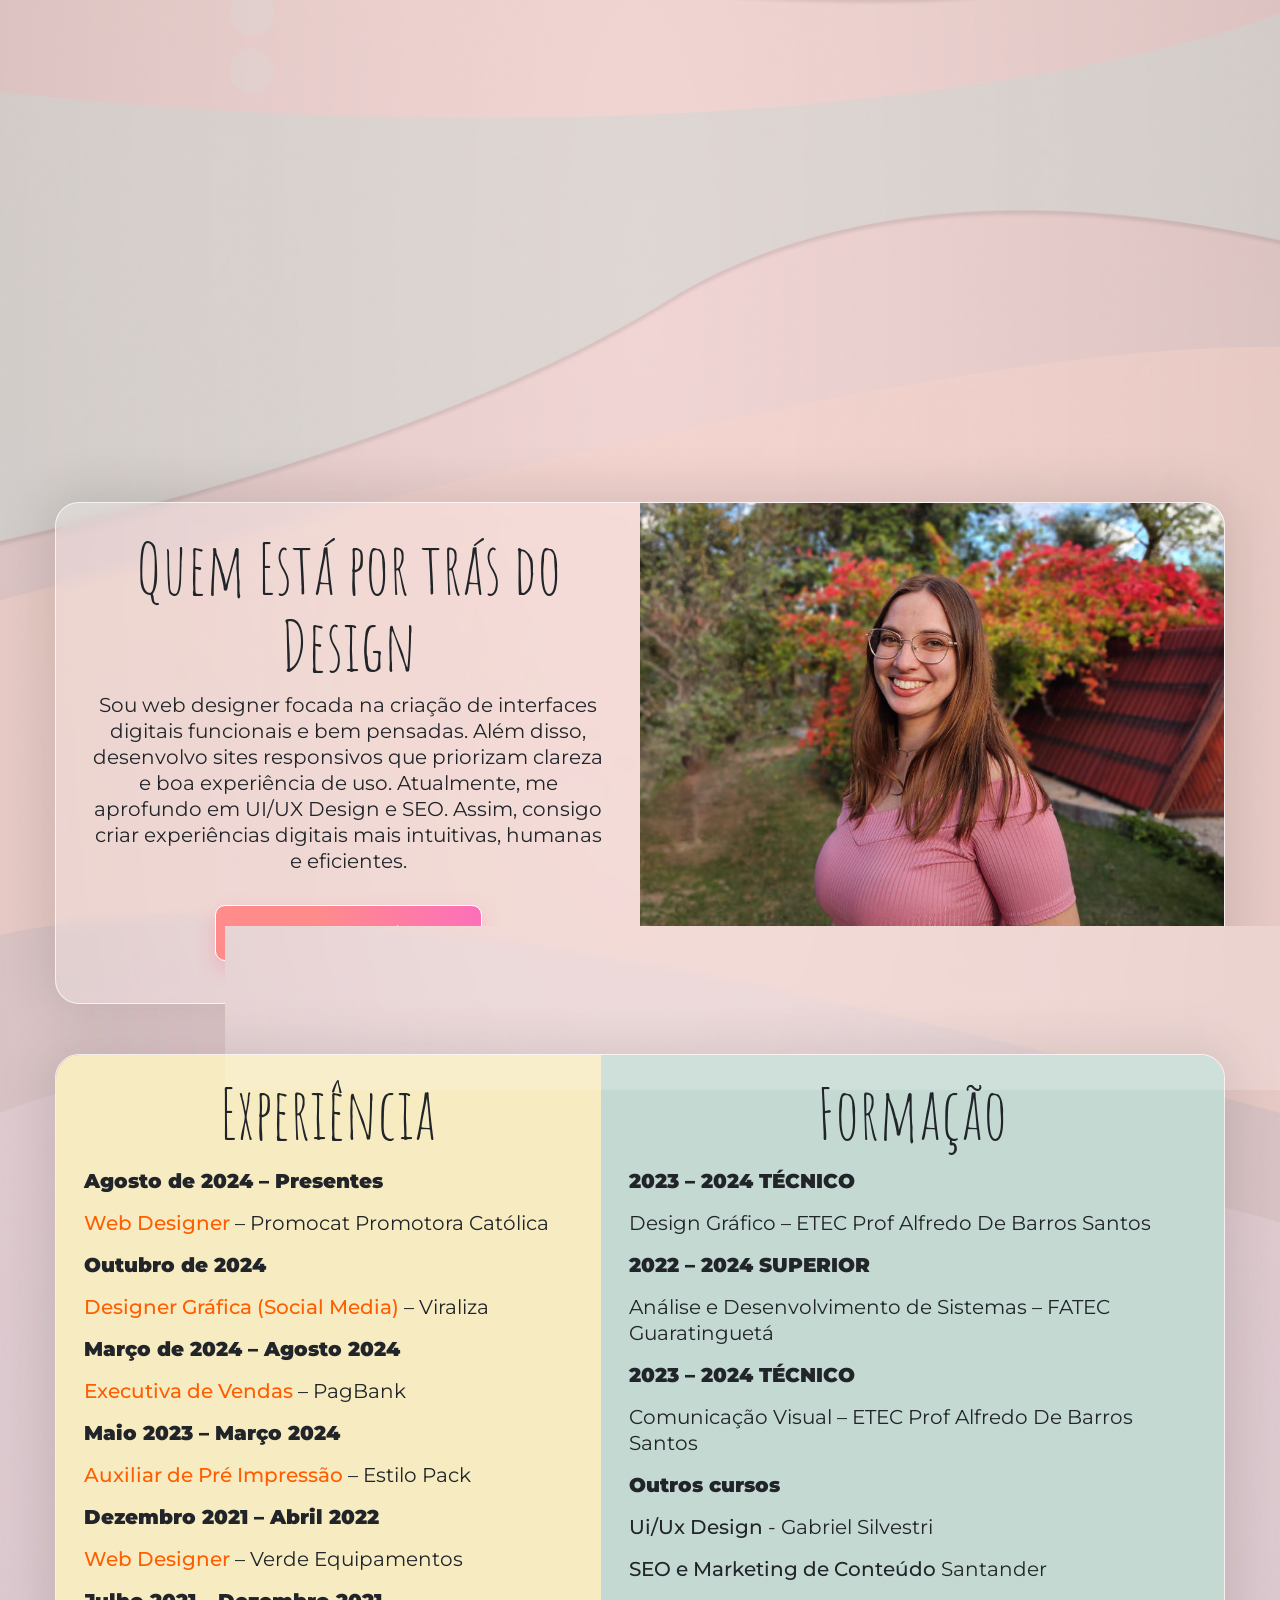
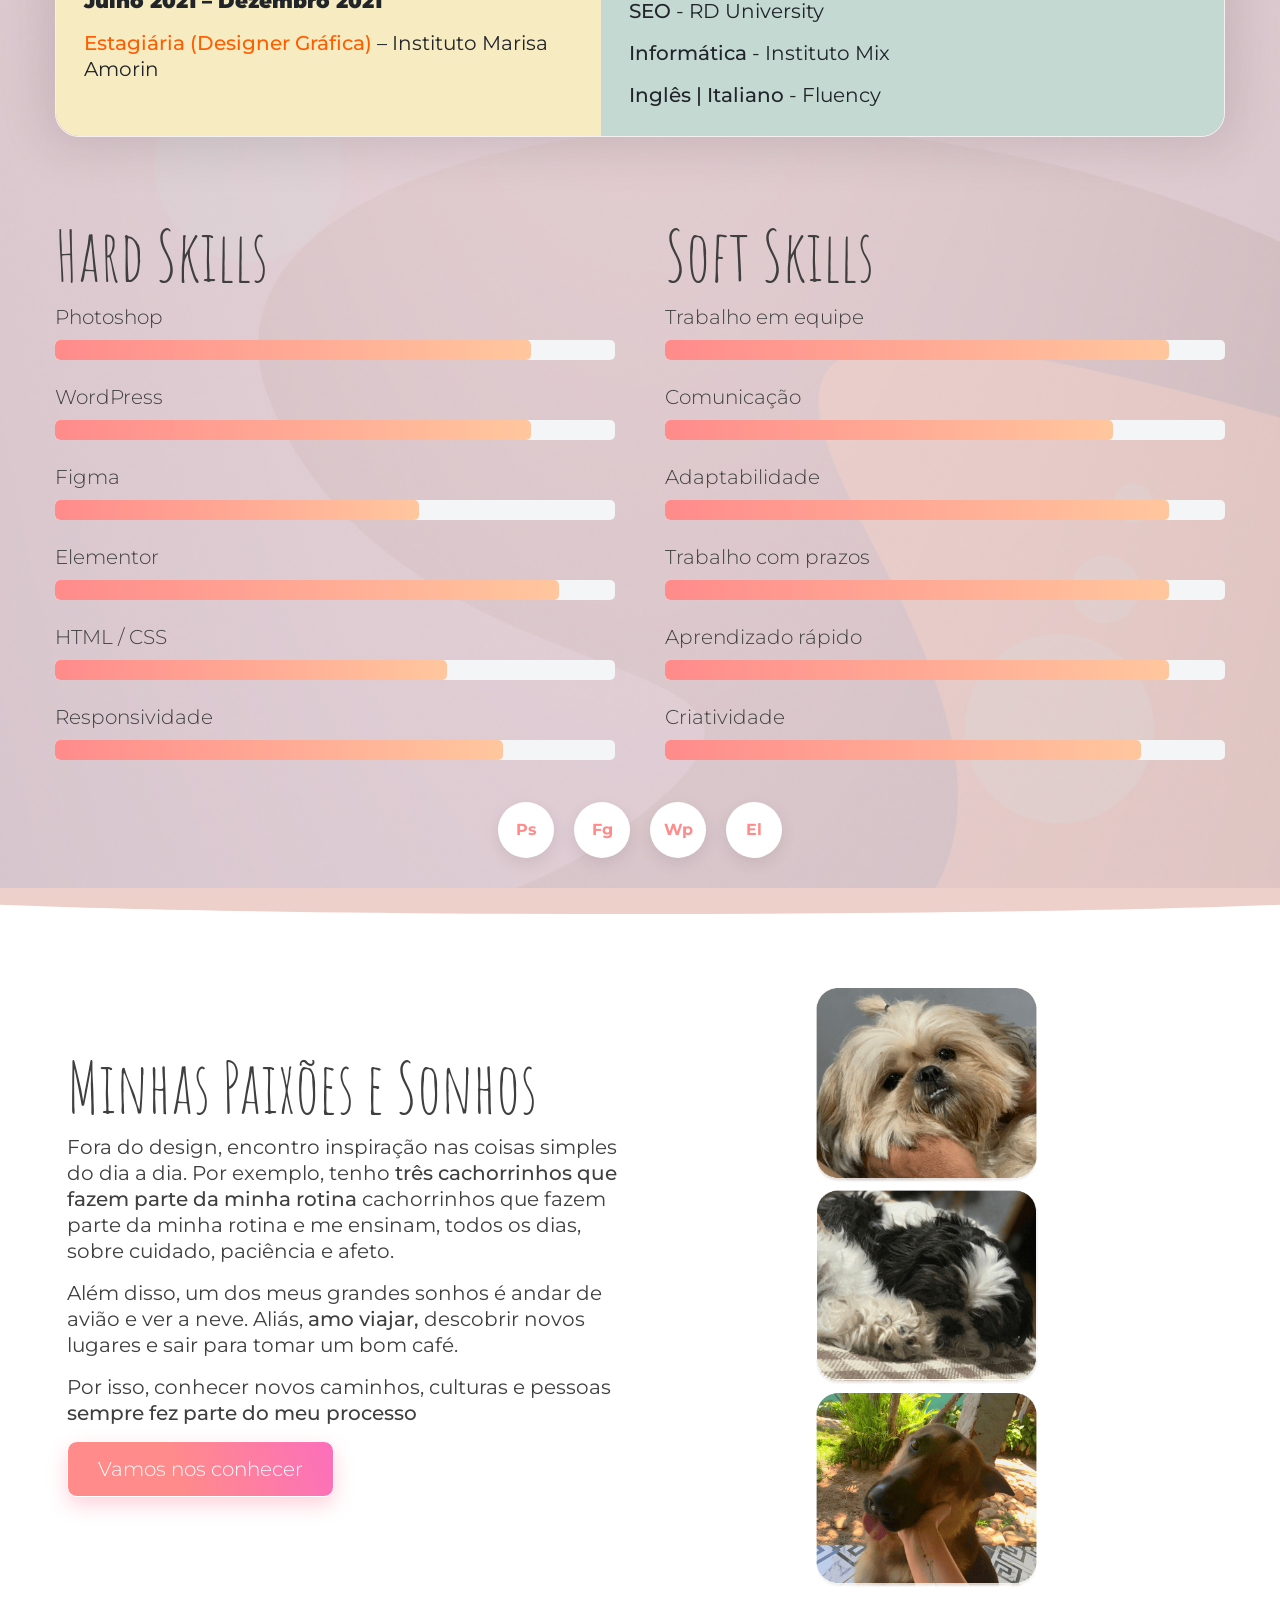
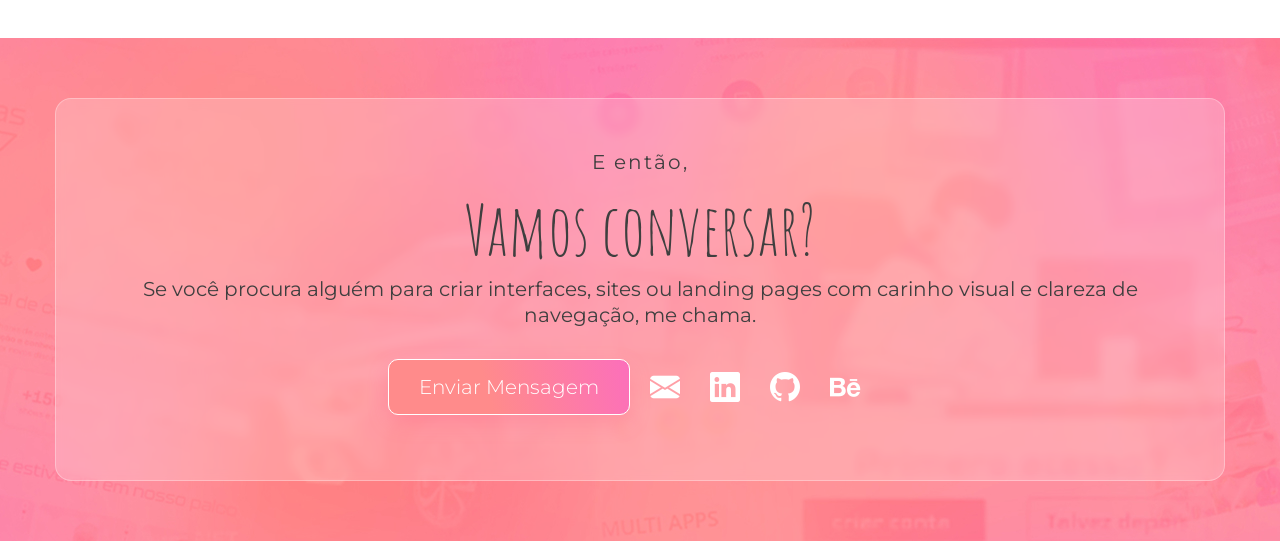
==== commit 1a5e177b: "favicon" ====
--- a/index.html
+++ b/index.html
@@ -15,8 +15,10 @@
 
   <link href="https://cdn.jsdelivr.net/npm/bootstrap@5.3.8/dist/css/bootstrap.min.css" rel="stylesheet"
     integrity="sha384-sRIl4kxILFvY47J16cr9ZwB07vP4J8+LH7qKQnuqkuIAvNWLzeN8tE5YBujZqJLB" crossorigin="anonymous">
-
   <link rel="stylesheet" href="https://cdn.jsdelivr.net/npm/bootstrap-icons@1.13.1/font/bootstrap-icons.min.css">
+
+  <link rel="icon" type="image/png" href="images/favicon-16x16.png">
+
   <link rel="stylesheet" href="style.css">
 </head>
 
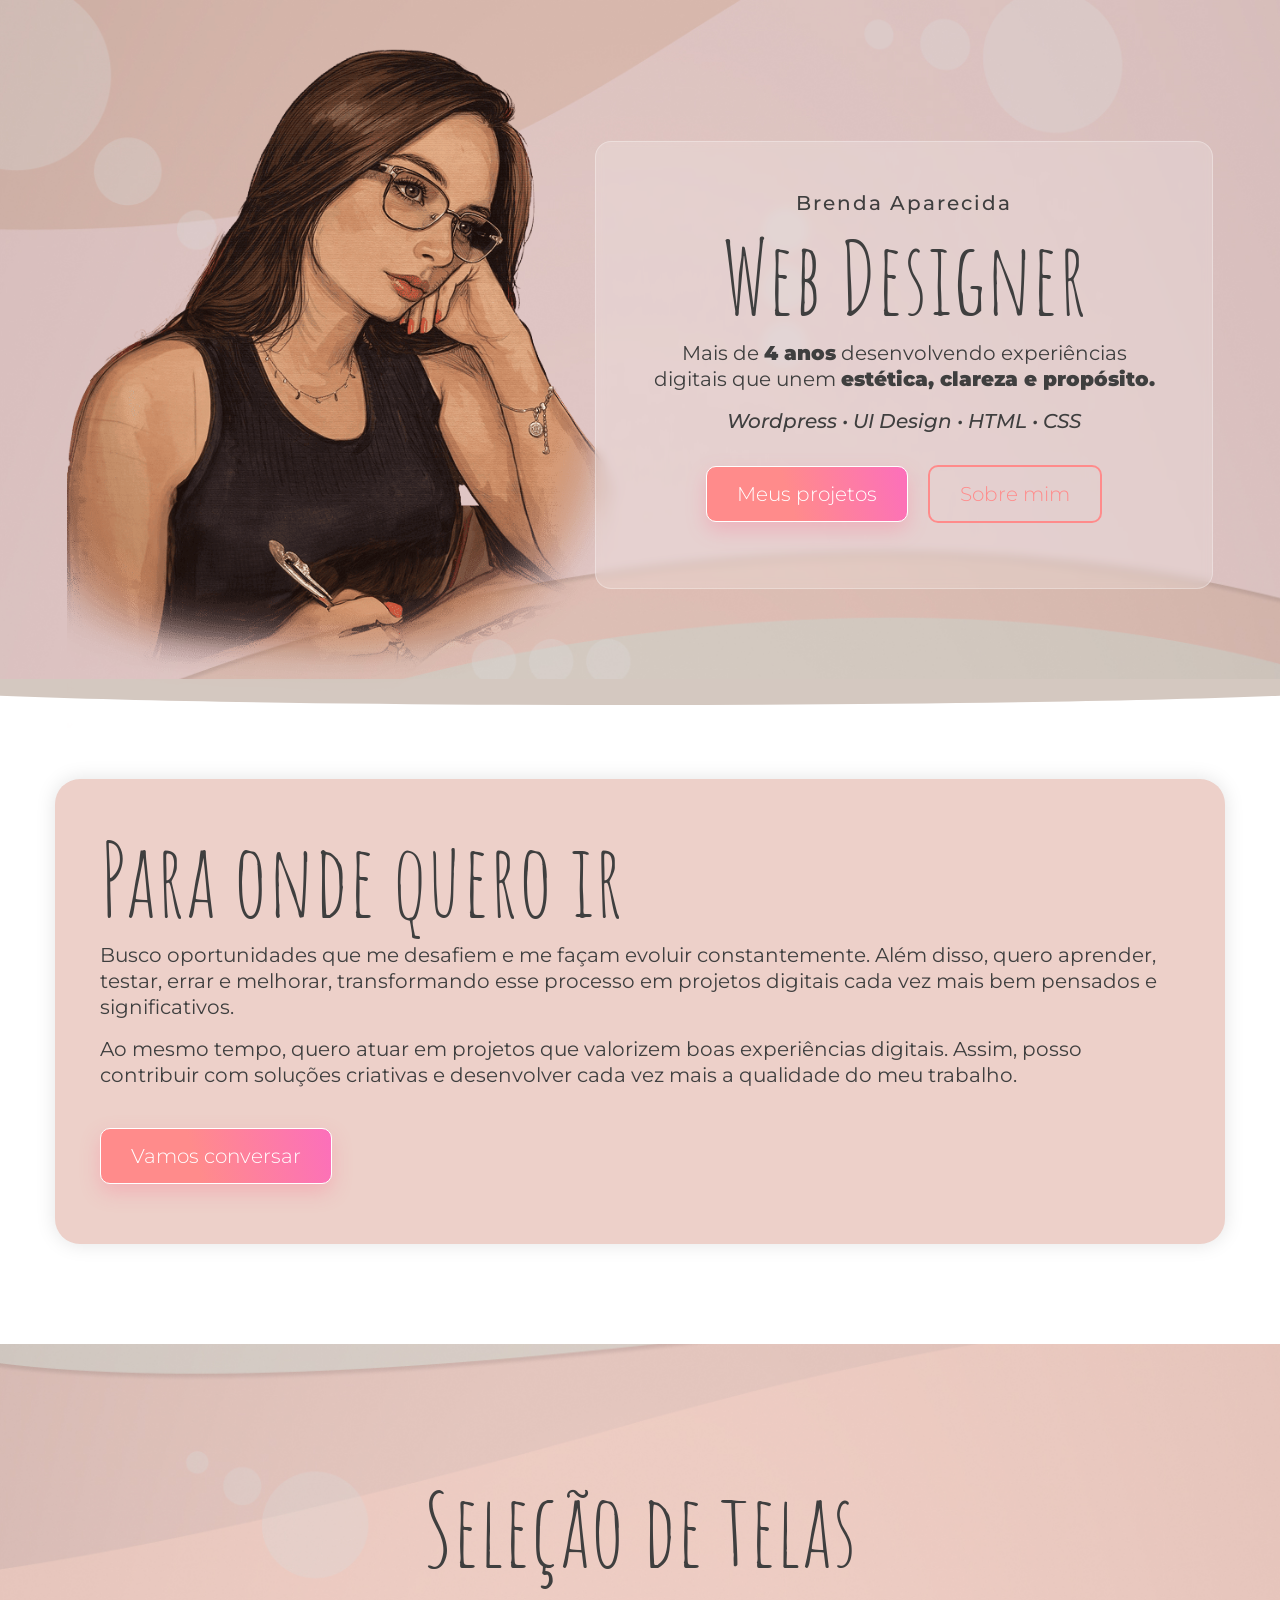
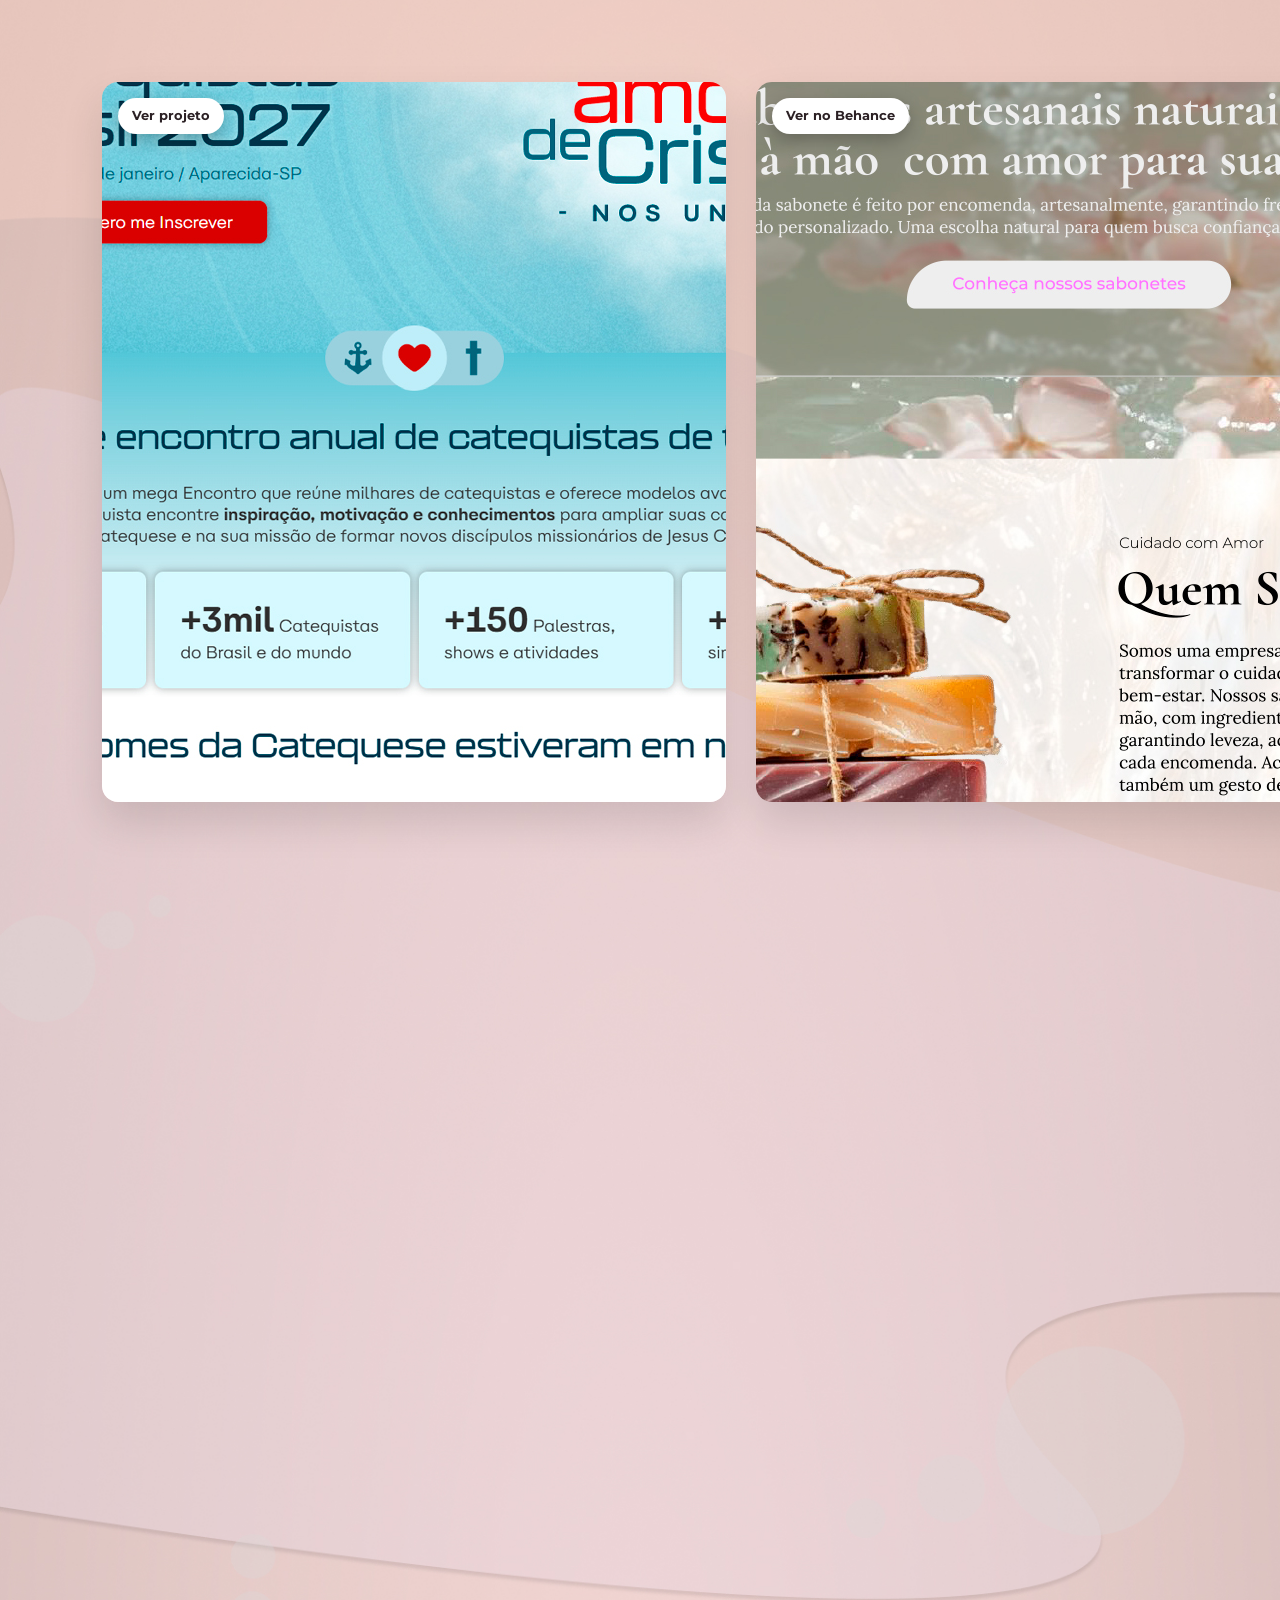
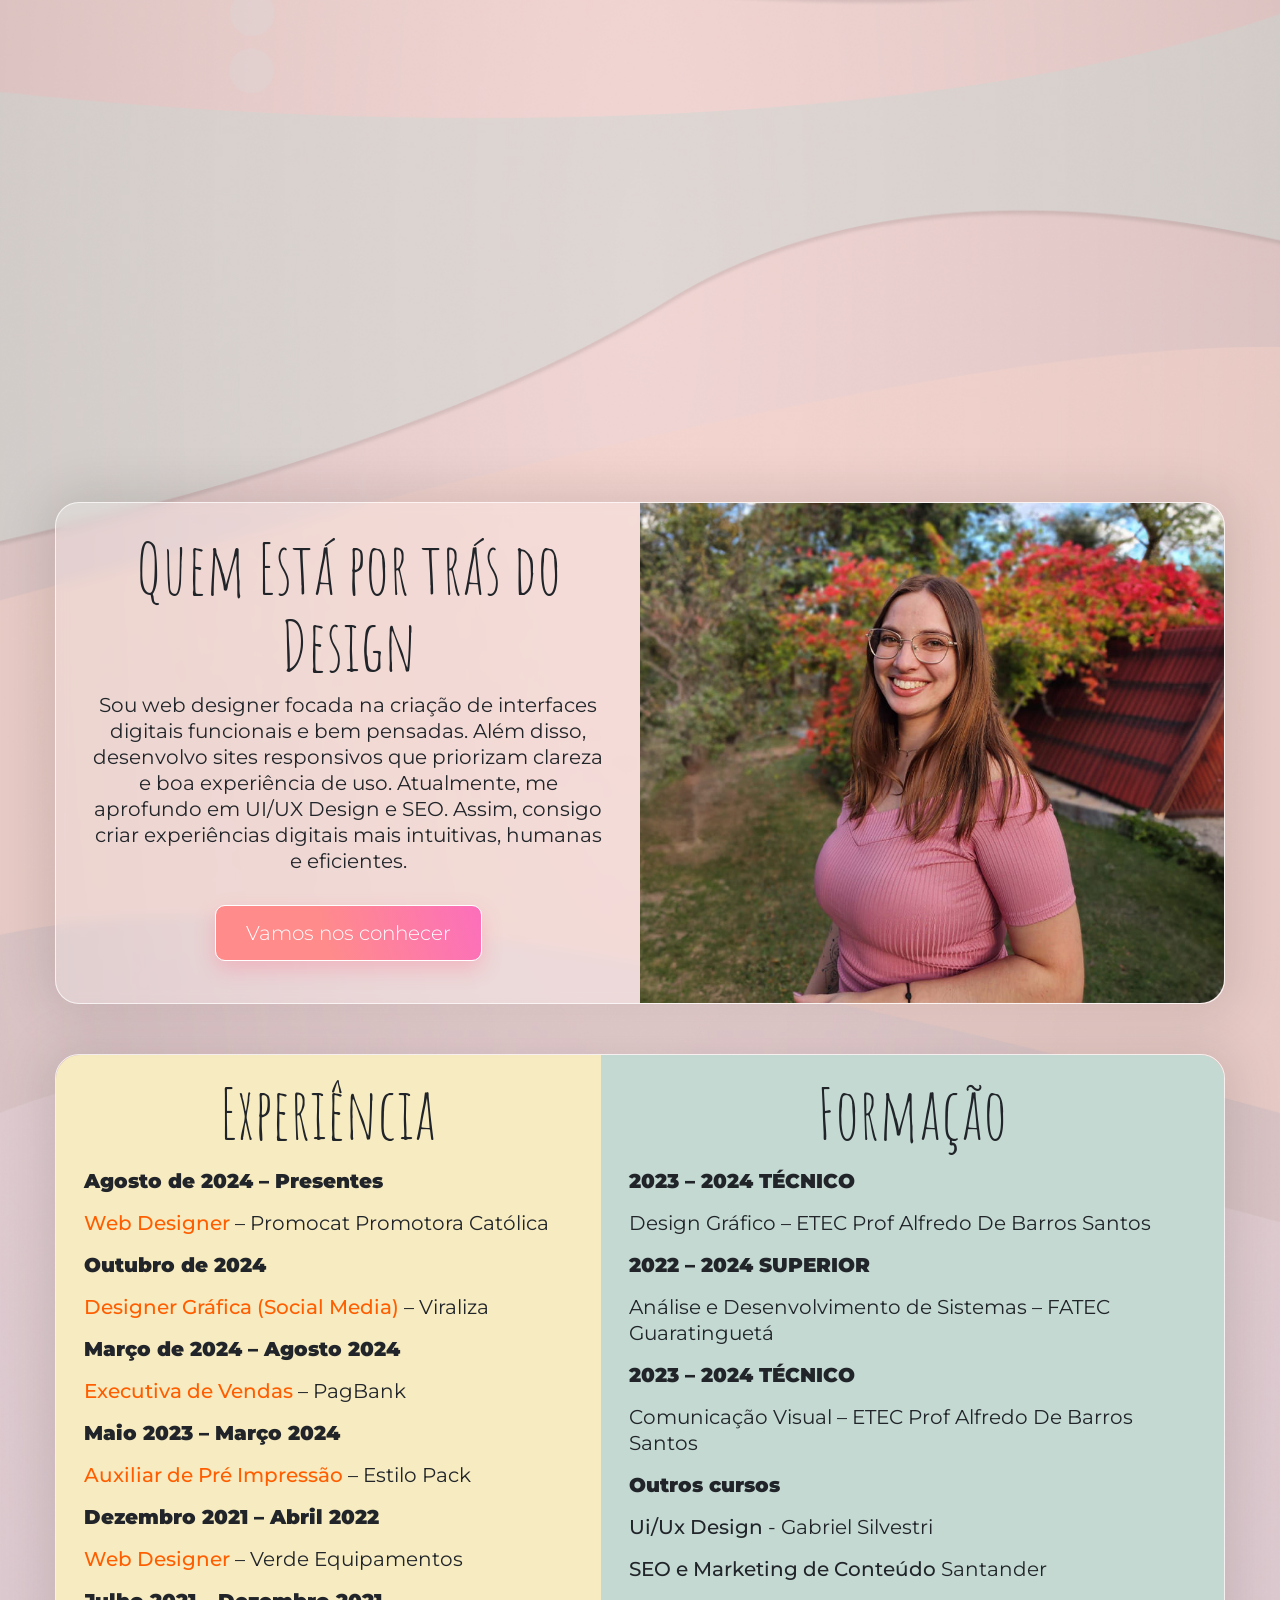
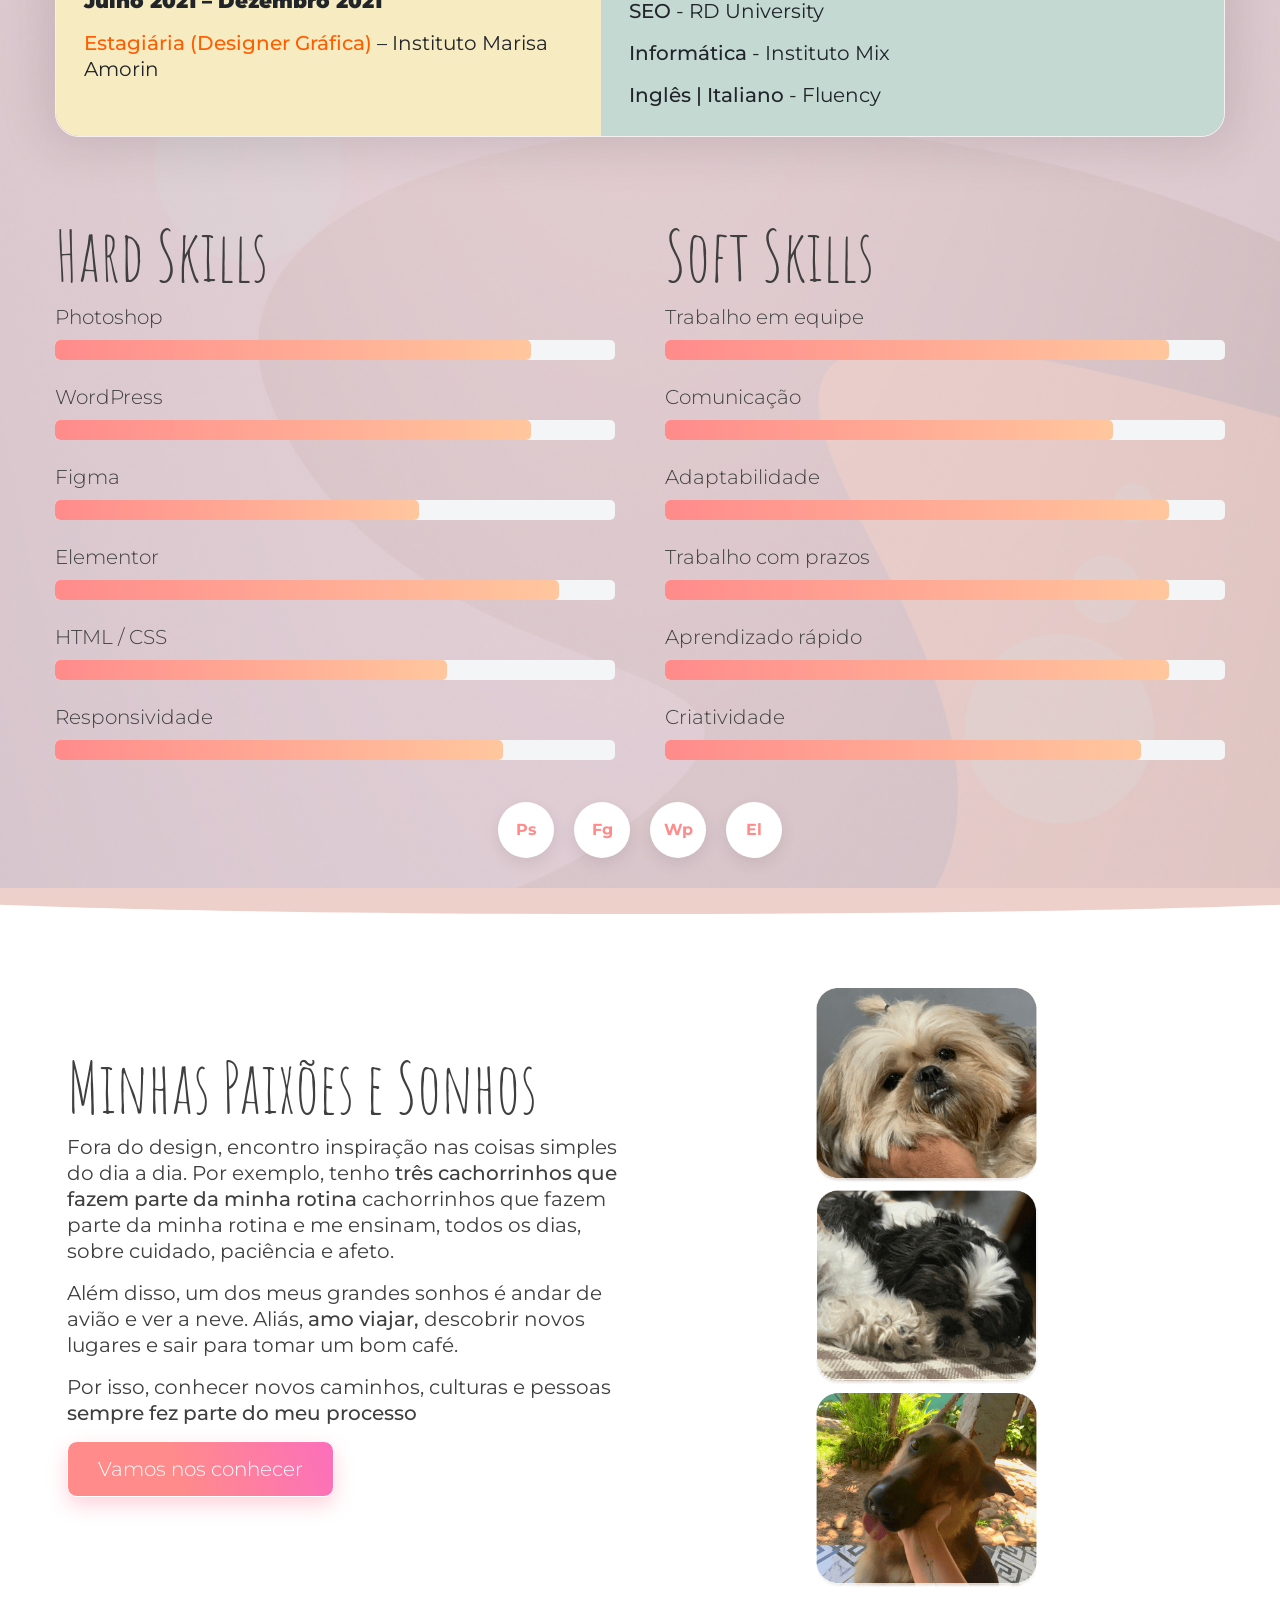
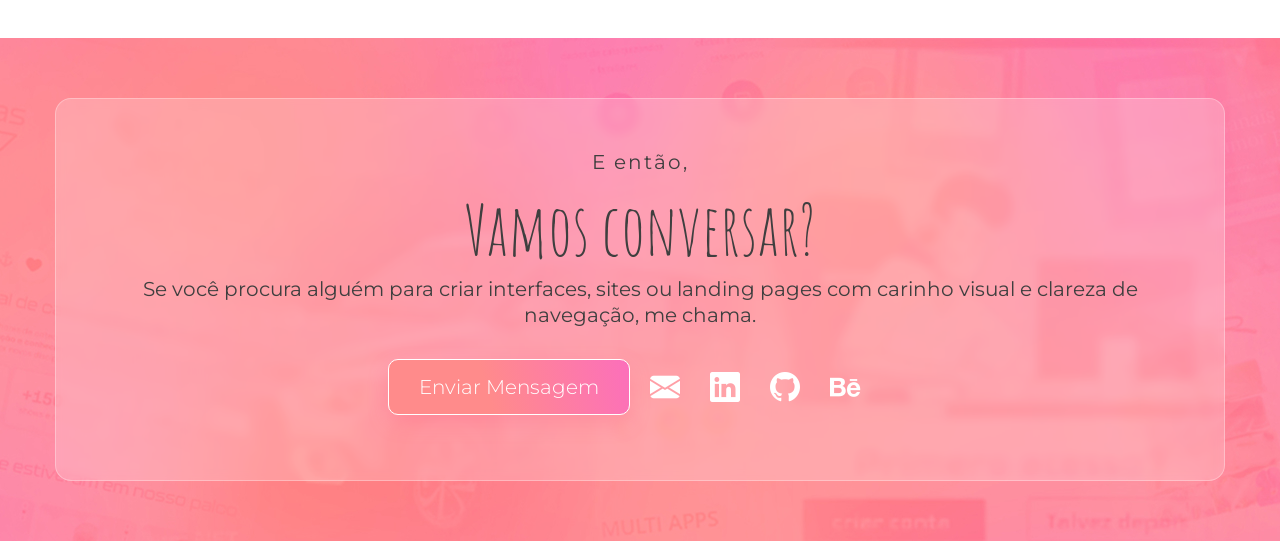
==== commit 1b50a005: "botões com links" ====
--- a/index.html
+++ b/index.html
@@ -54,8 +54,8 @@
         <p class="italic center">Wordpress • UI Design • HTML • CSS</p>
 
         <div class="botoes">
-          <a class="btn" href="" target="_blank">Meus projetos</a>
-          <a class="btn-secondary" href="" target="_blank">Sobre mim</a>
+          <a class="btn" href="#projetos">Meus projetos</a>
+          <a class="btn-secondary" href="#sobre">Sobre mim</a>
         </div>
 
 
@@ -85,7 +85,7 @@
           soluções criativas e desenvolver cada vez mais a qualidade do meu trabalho.
         </p>
         <div class="btn-row">
-          <a class="btn" href="https://wa.me/5512991345487">Vamos conversar</a>
+          <a class="btn" href="https://wa.me/5512991345487" target="_blank">Vamos conversar</a>
         </div>
       </div>
     </div>
--- a/style.css
+++ b/style.css
@@ -74,6 +74,7 @@
 
 .section {
   padding: 80px 0;
+  scroll-margin-top: 90px;
 }
 
 .center {
@@ -1013,9 +1014,54 @@
 
     margin: 25px auto 0;
 
-    background: rgba(255, 255, 255, 0.12);
+    background: rgba(255, 255, 255, 0.552);
     border-radius: 999px;
-    overflow: hidden;
+    overflow: visible;
+  }
+
+  .scroll-indicator {
+    position: relative;
+  }
+
+  .scroll-indicator::before {
+    content: "";
+
+    position: absolute;
+
+    left: 6px;
+    top: 50%;
+
+    width: 8px;
+    height: 8px;
+
+    background: var(--coral);
+    border-radius: 50%;
+
+    transform: translate(-50%);
+
+    animation: pulse 1.6s infinite;
+    transition: opacity 0.3s;
+  }
+
+  .scroll-indicator.scrolled::before {
+    opacity: 0;
+    pointer-events: none;
+  }
+
+  @keyframes pulse {
+    0% {
+      transform: translate(-25%, -50%) scale(1);
+      box-shadow: 0 0 0 0 rgba(255, 127, 80, 0.5);
+    }
+
+    70% {
+      transform: translate(-25%, -50%) scale(1.15);
+      box-shadow: 0 0 0 10px rgba(255, 127, 80, 0);
+    }
+
+    100% {
+      transform: translate(-25%, -50%) scale(1);
+    }
   }
 
   .scroll-progress {
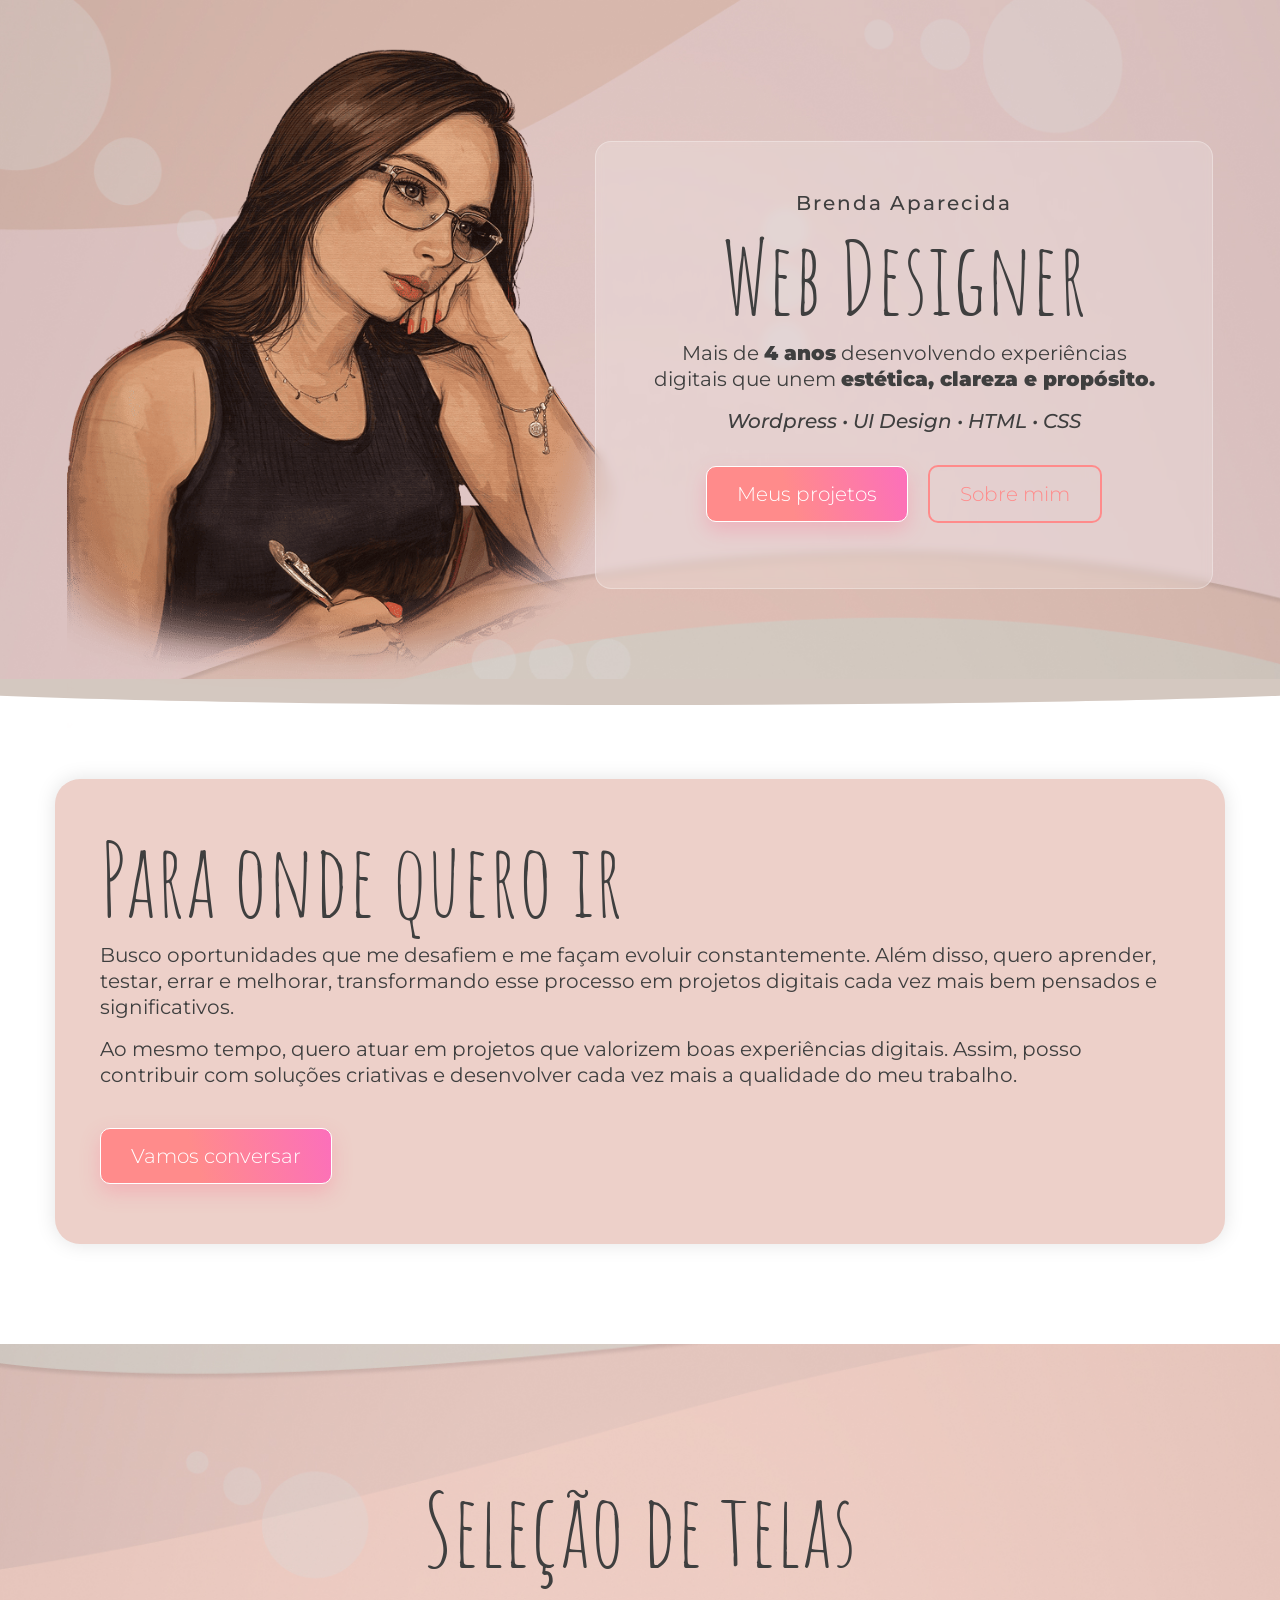
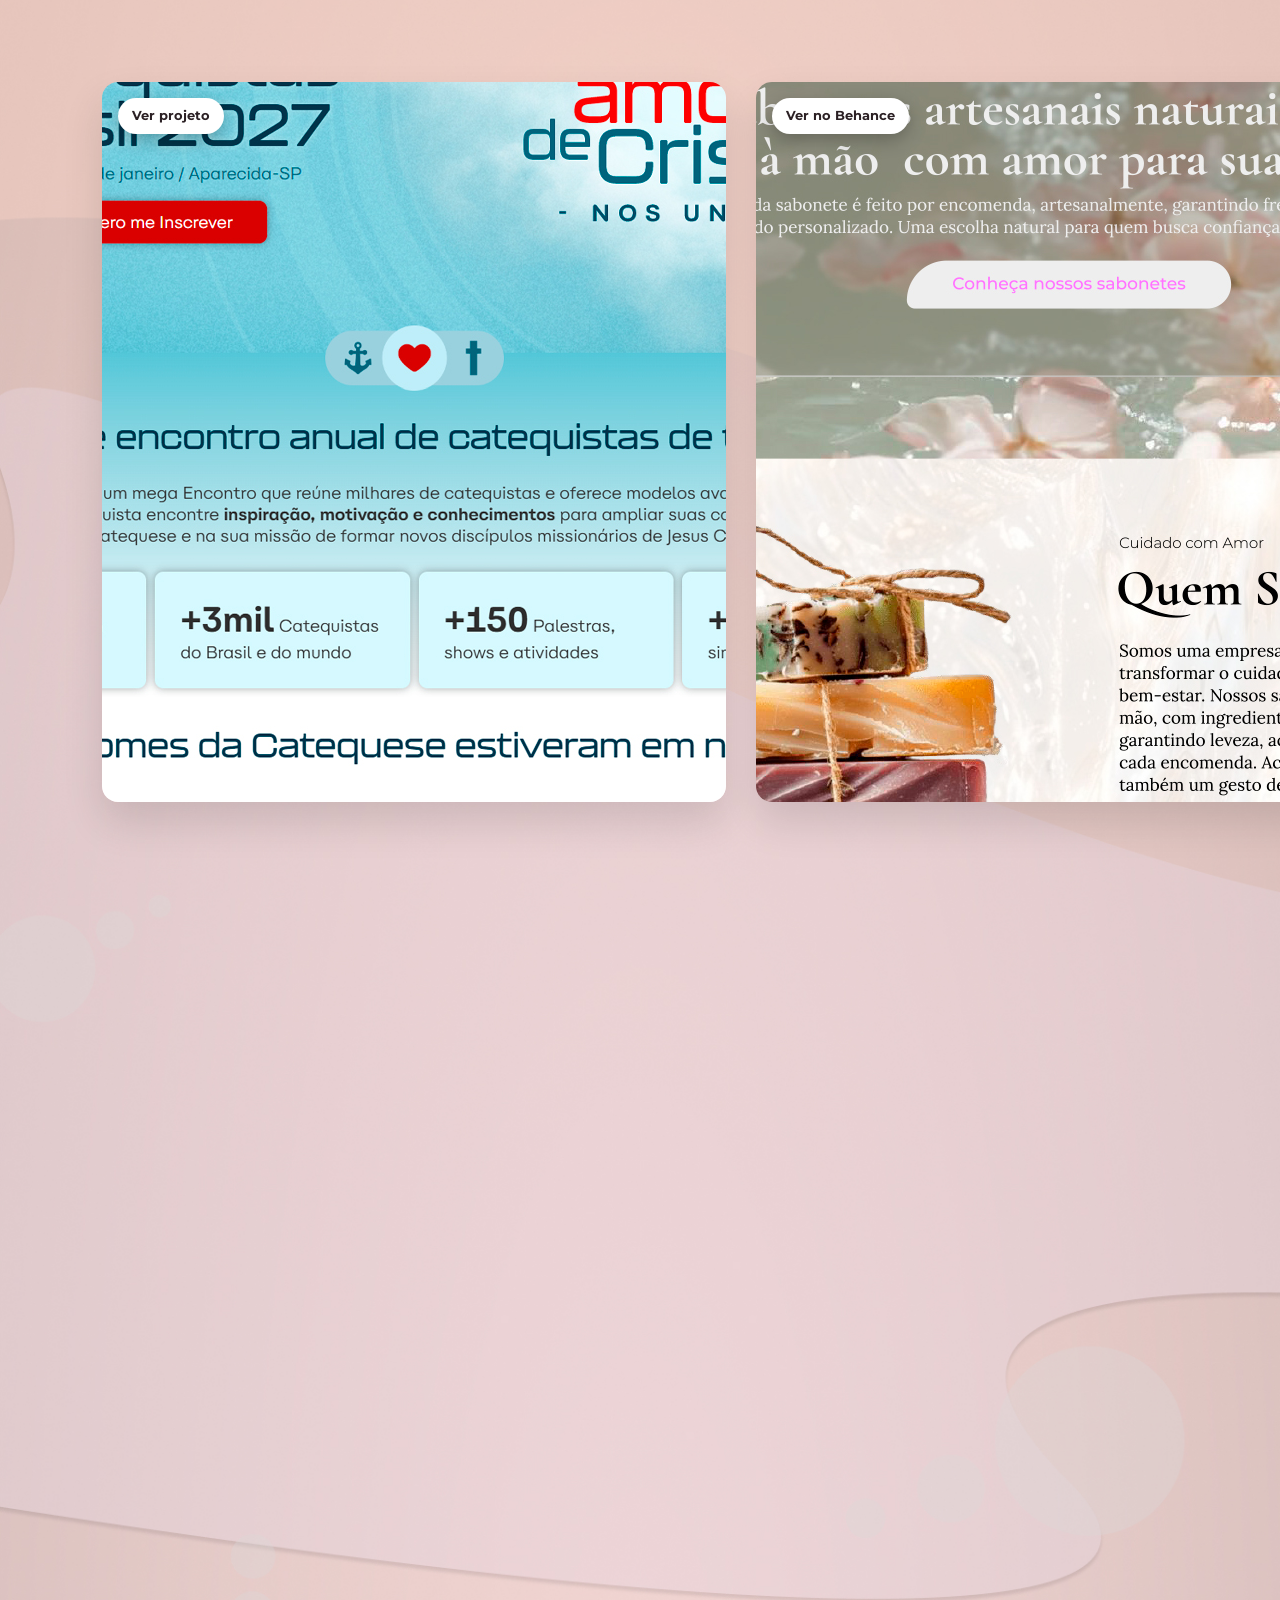
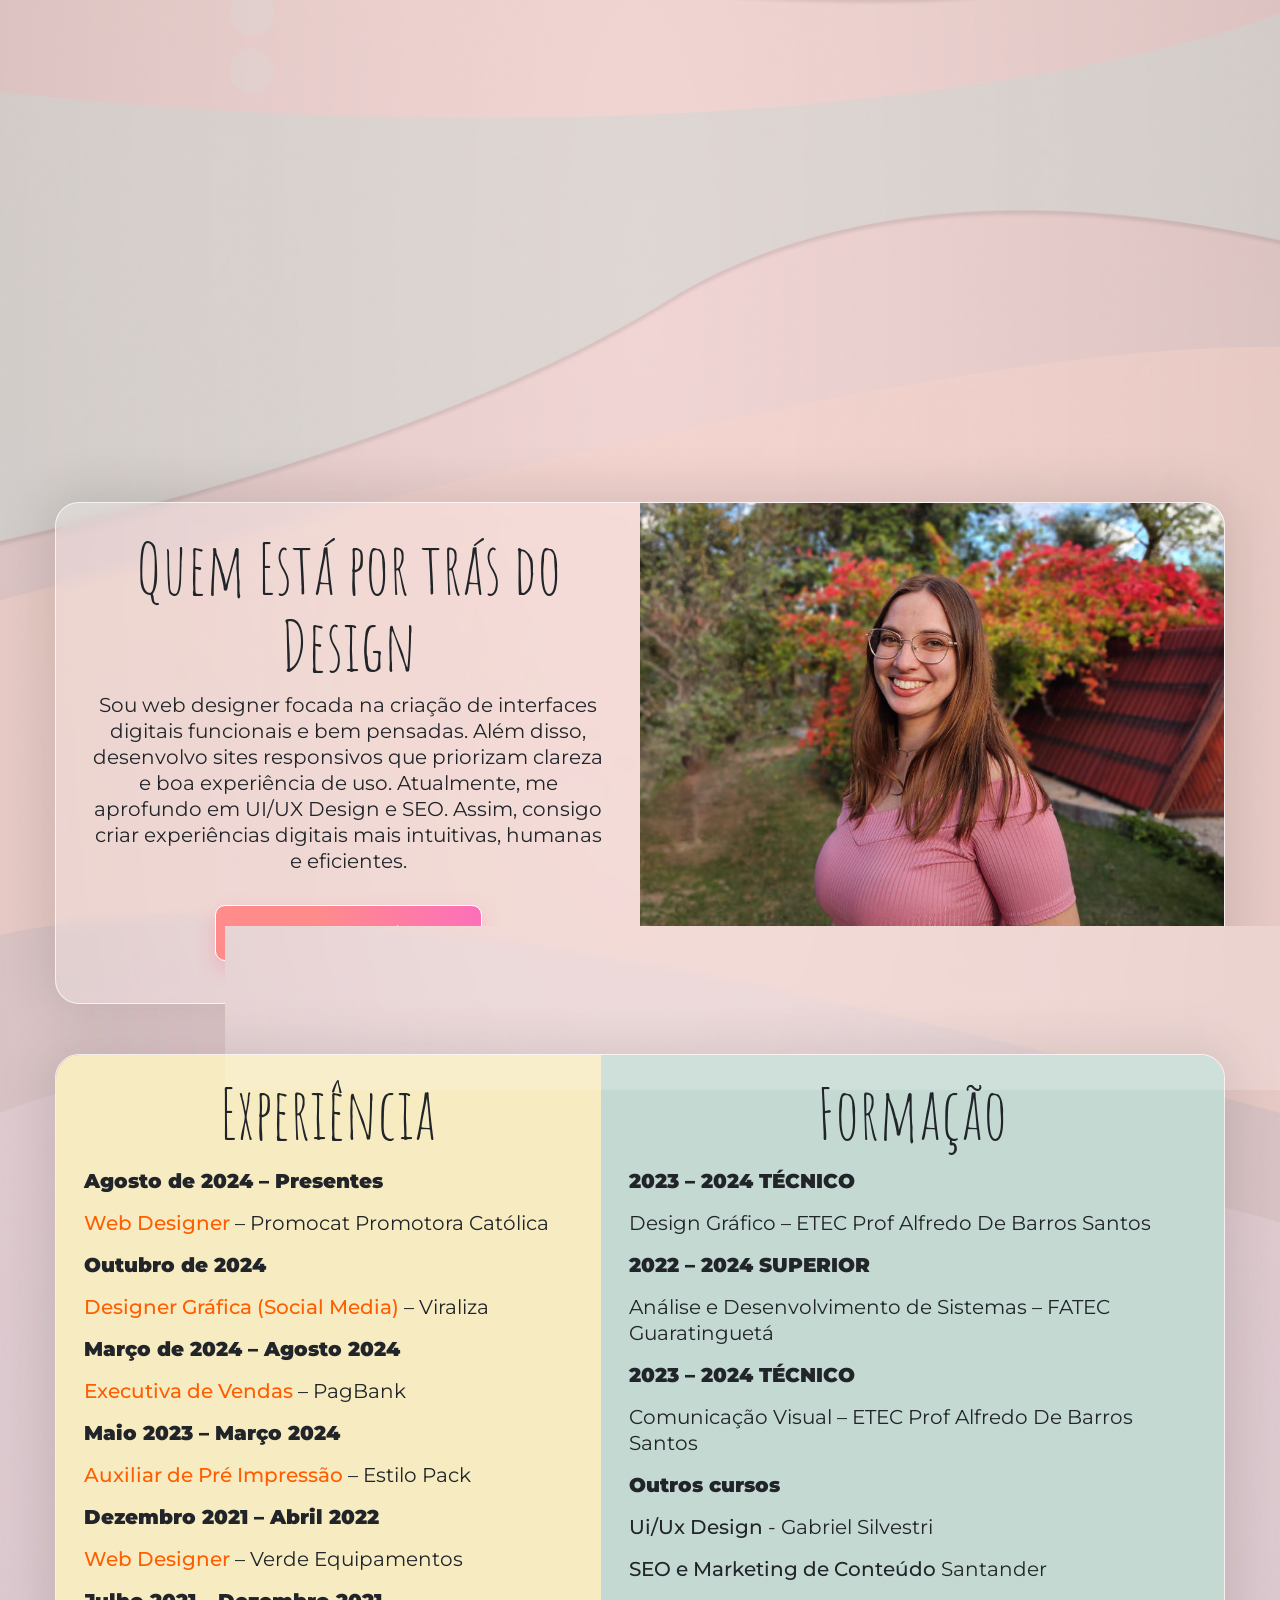
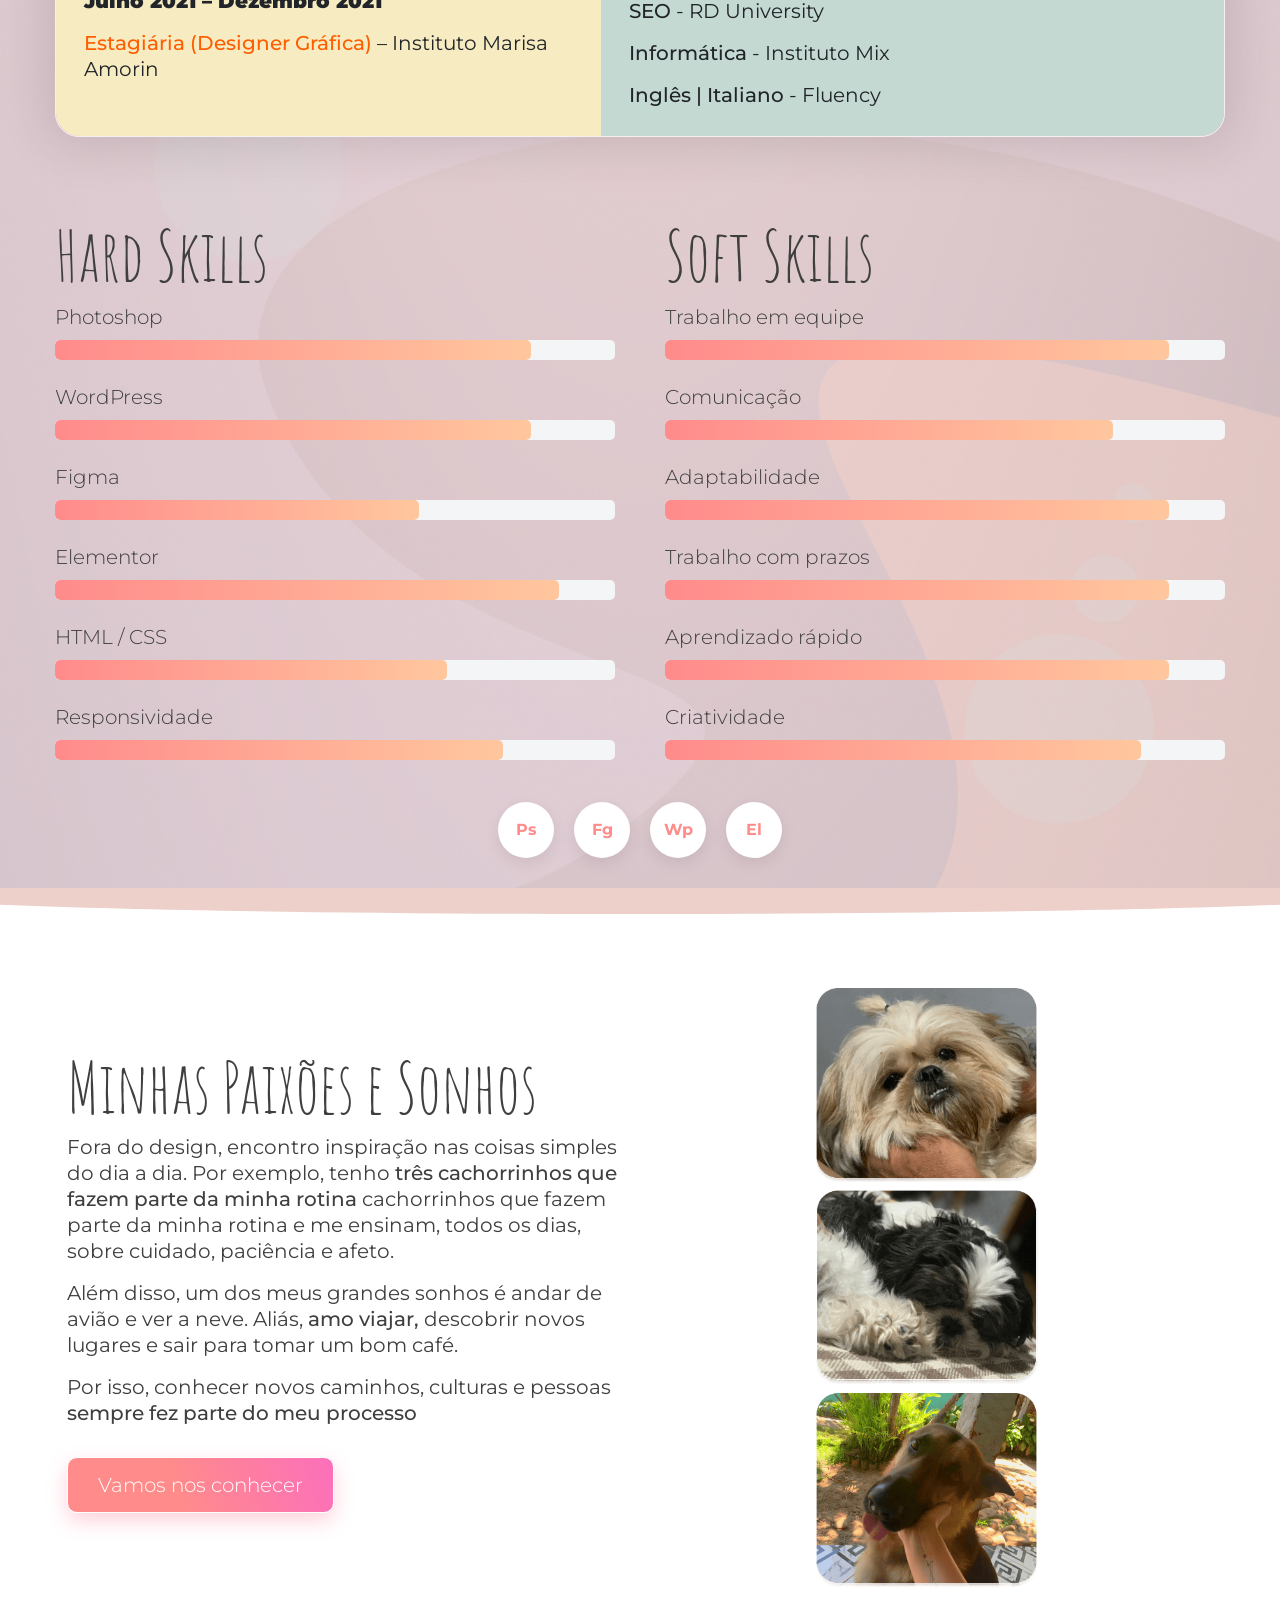
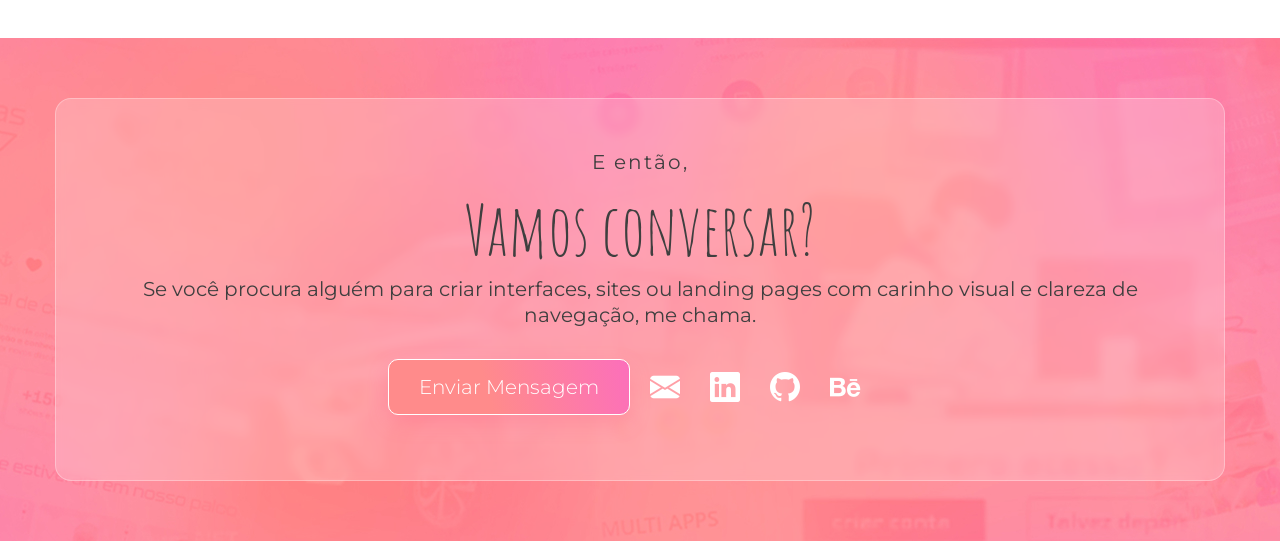
==== commit a220da55: "ajustes responsivo lifestyle" ====
--- a/index.html
+++ b/index.html
@@ -321,10 +321,10 @@
               viajar,</span> descobrir novos lugares
             e sair para tomar um bom café.</p>
           <p>Por isso, conhecer novos caminhos, culturas e pessoas <span class="bold-2"> sempre fez parte do meu
-              processo</span>
-
-            <a class="btn" href="https://api.whatsapp.com/send/?phone=5512991345487&text&type=phone_number&app_absent=0"
-              target="_blank" rel="noreferrer">Vamos nos conhecer</a>
+              processo</span> </p>
+
+          <a class="btn" href="https://api.whatsapp.com/send/?phone=5512991345487&text&type=phone_number&app_absent=0"
+            target="_blank" rel="noreferrer">Vamos nos conhecer</a>
         </div>
       </div>
 
--- a/style.css
+++ b/style.css
@@ -842,12 +842,12 @@
 /* RESPONSIVO PARA MOBILE */
 @media (max-width: 430px) {
   h1 {
+    font-size: 80px;
+    font-weight: 300px;
+  }
+
+  h2 {
     font-size: 60px;
-    font-weight: 300px;
-  }
-
-  h2 {
-    font-size: 50px;
     font-weight: 300;
   }
 
@@ -1076,6 +1076,9 @@
   }
 
   /* SOBRE MIM */
+  #sobre {
+    margin: 0px;
+  }
   .card-imagem {
     border-radius: 0px 0px 16px 16px;
   }
@@ -1088,6 +1091,9 @@
   #expertise {
     display: inline;
   }
+  #expertise h2 {
+    text-align: left;
+  }
 
   #expertise .experiencia {
     border-radius: 16px 16px 0px 0px;
@@ -1101,6 +1107,9 @@
     display: block;
   }
 
+  .section {
+    padding-top: 0px;
+  }
   /* lifestyle */
   #lifestyle {
     padding: 0px 0px 25px 0px;
@@ -1110,6 +1119,10 @@
   }
   #lifestyle .txt {
     text-align: center;
+  }
+  #lifestyle .btn {
+    margin-top: 10px;
+    margin-bottom: 30px;
   }
 
   .desktop img {
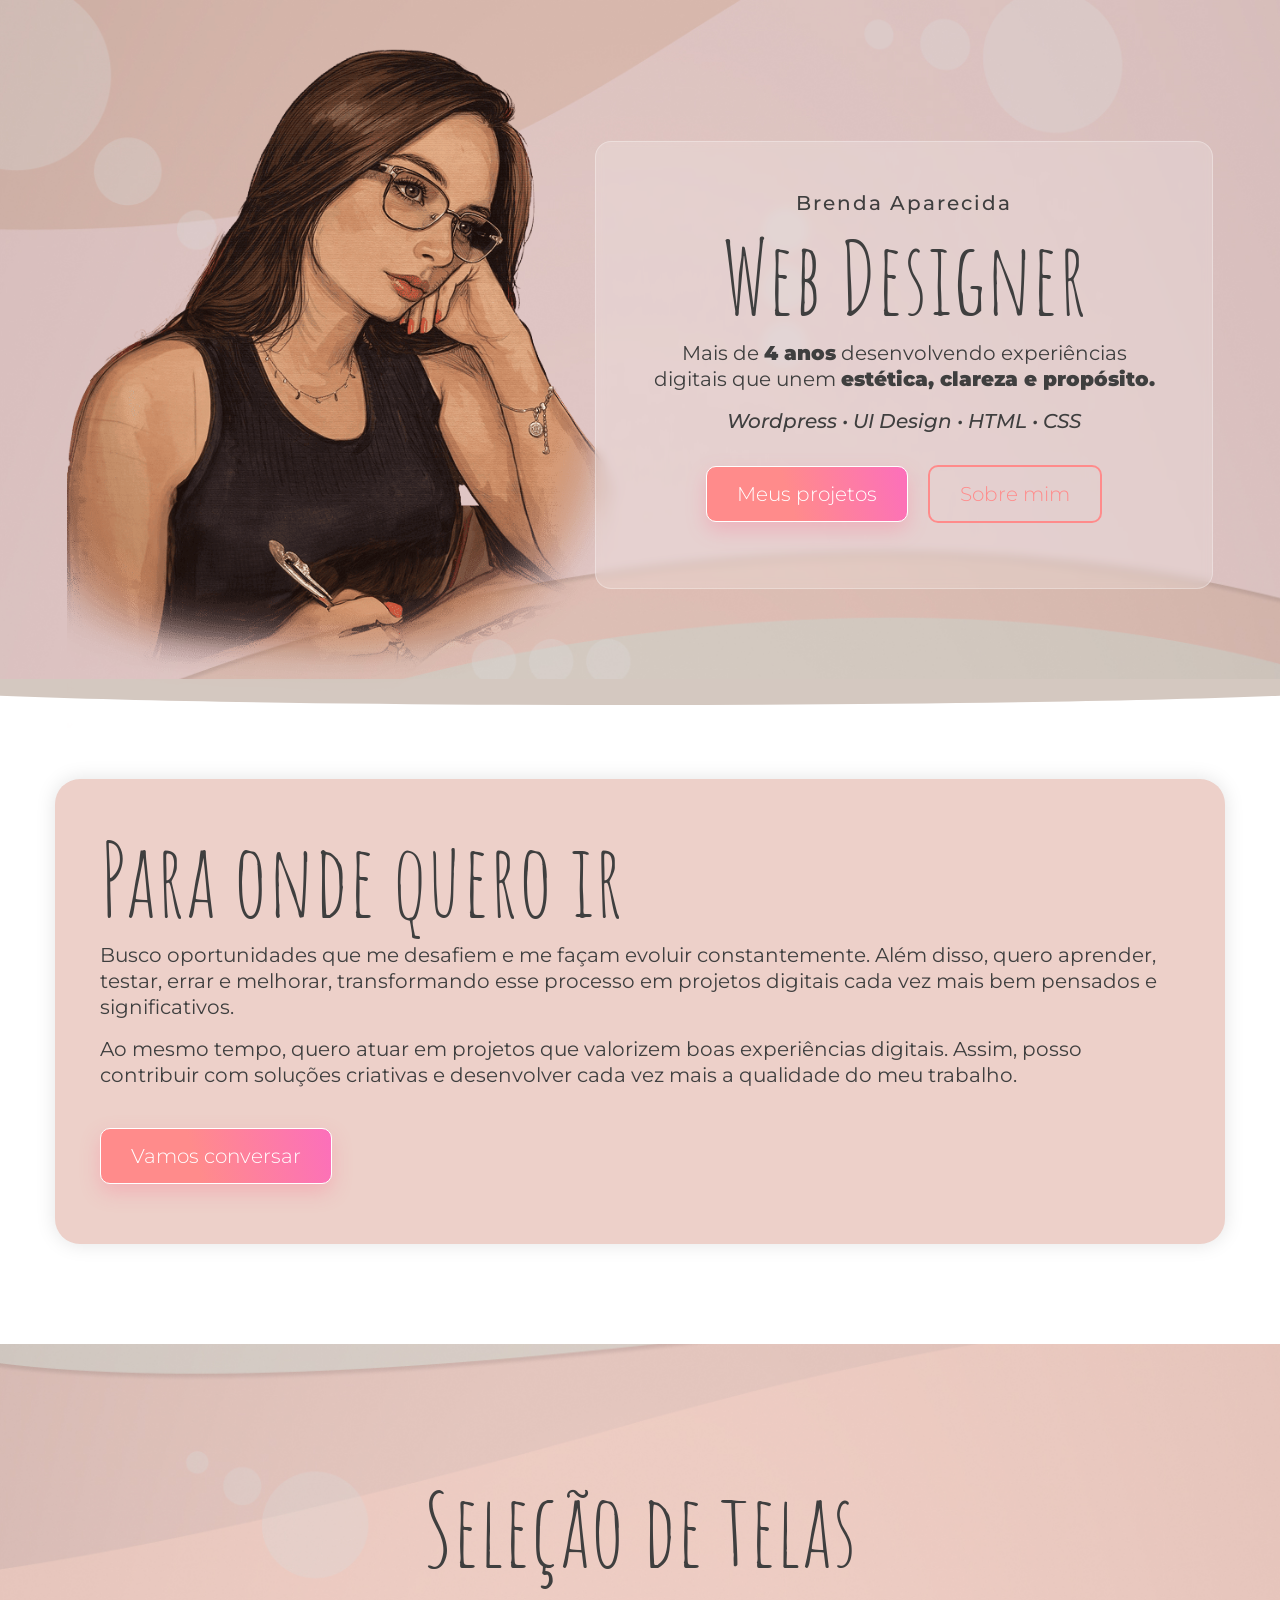
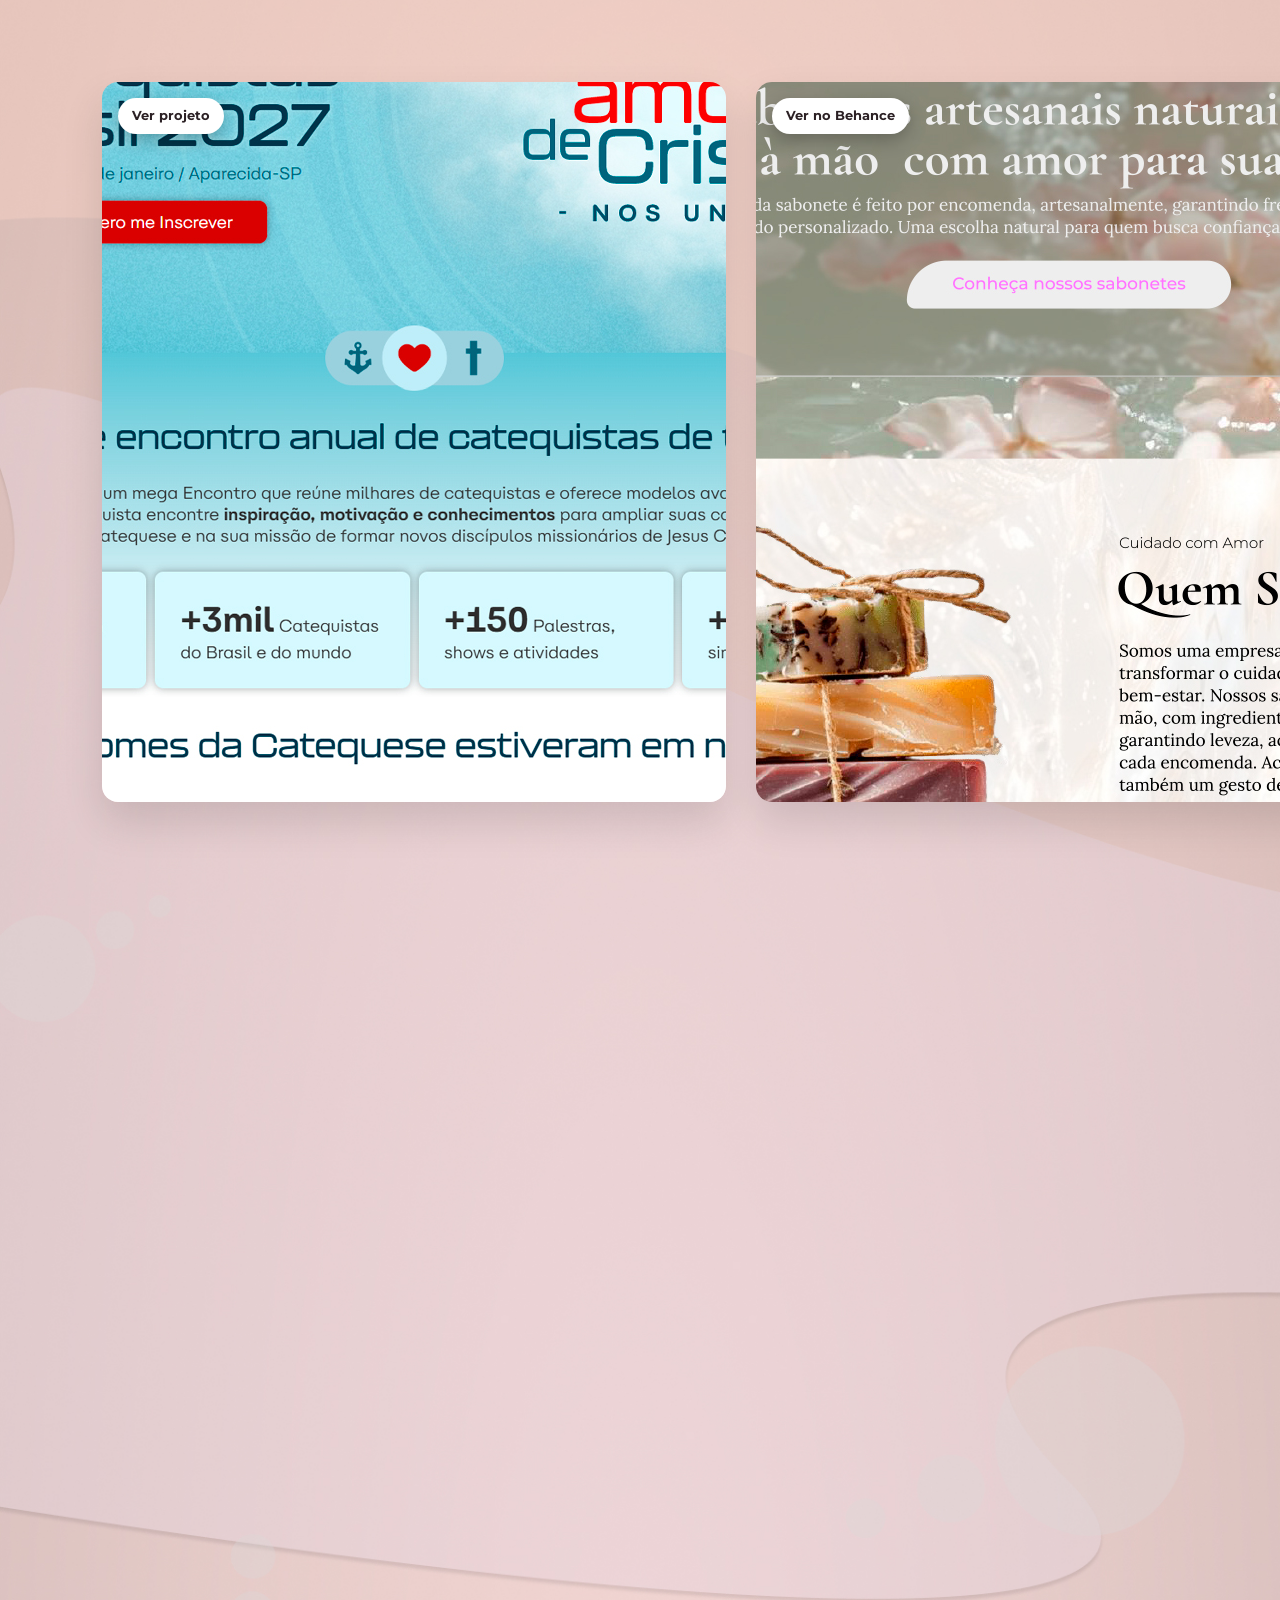
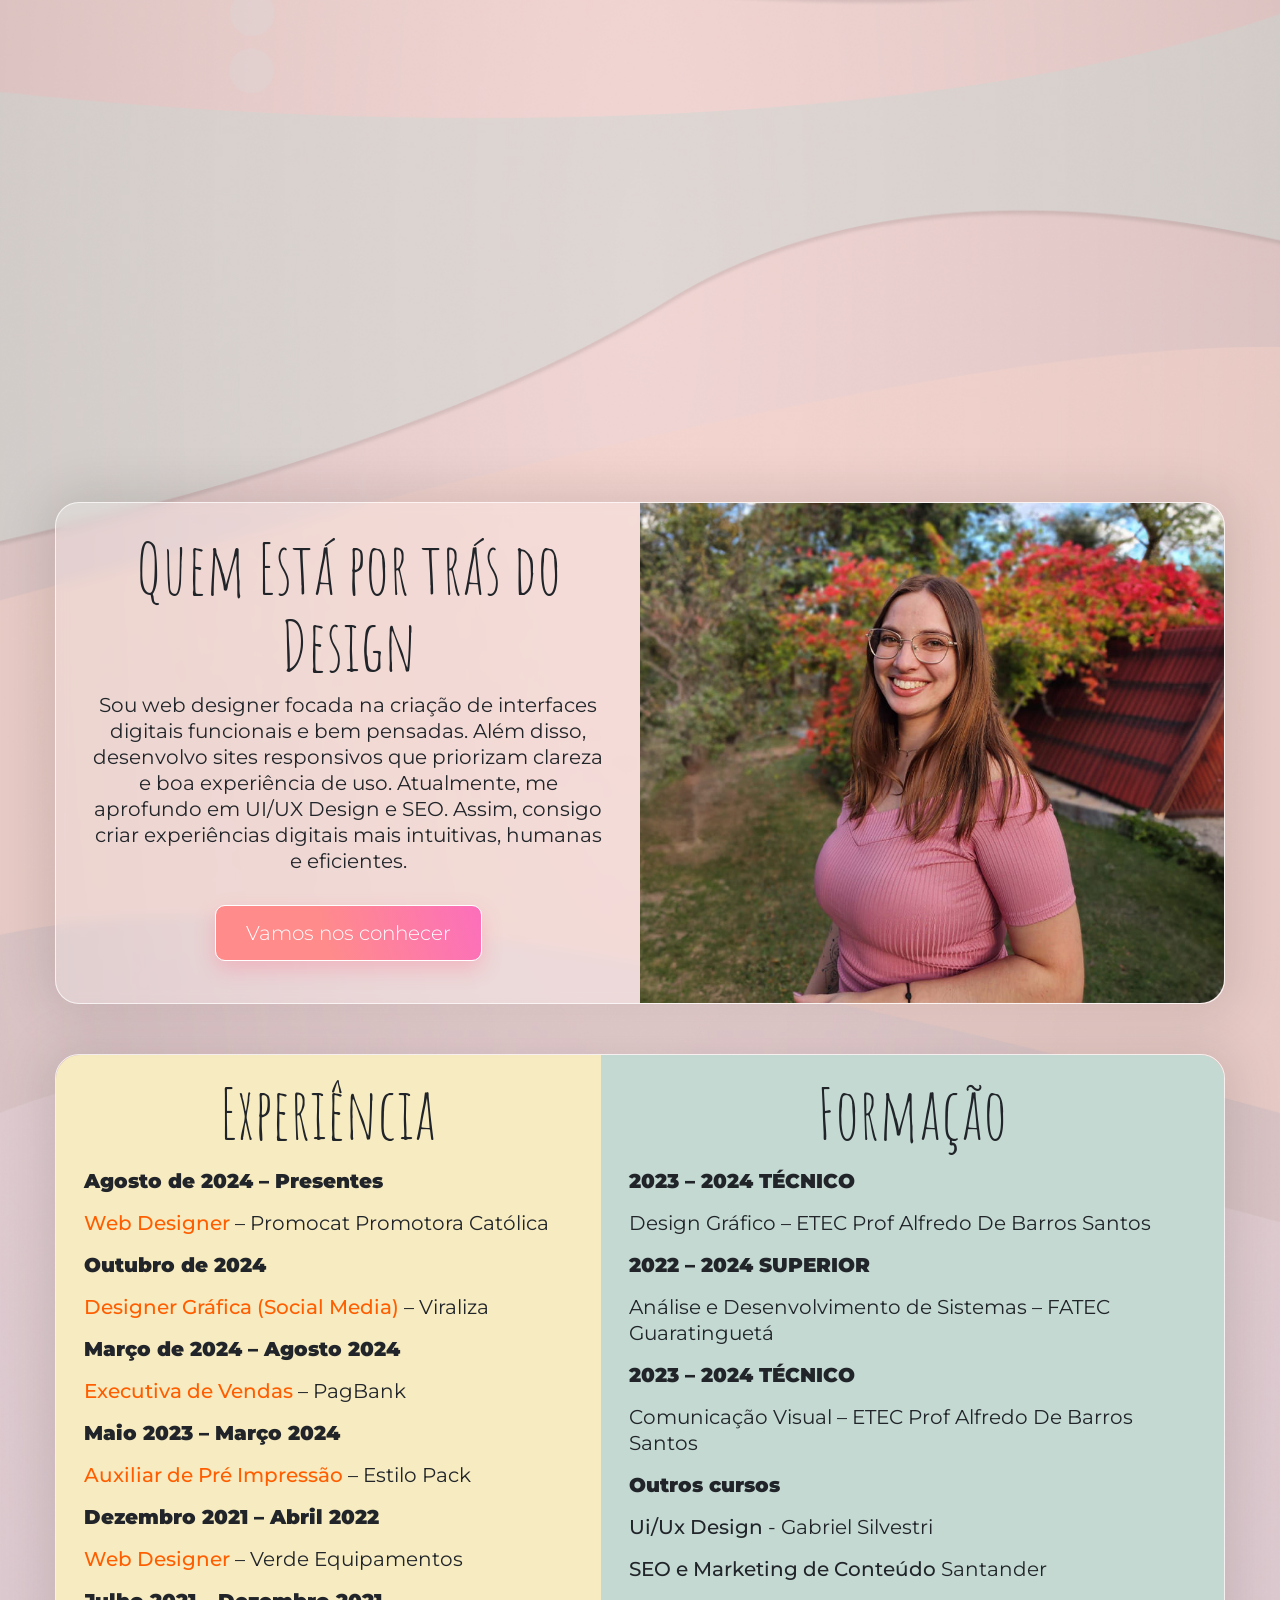
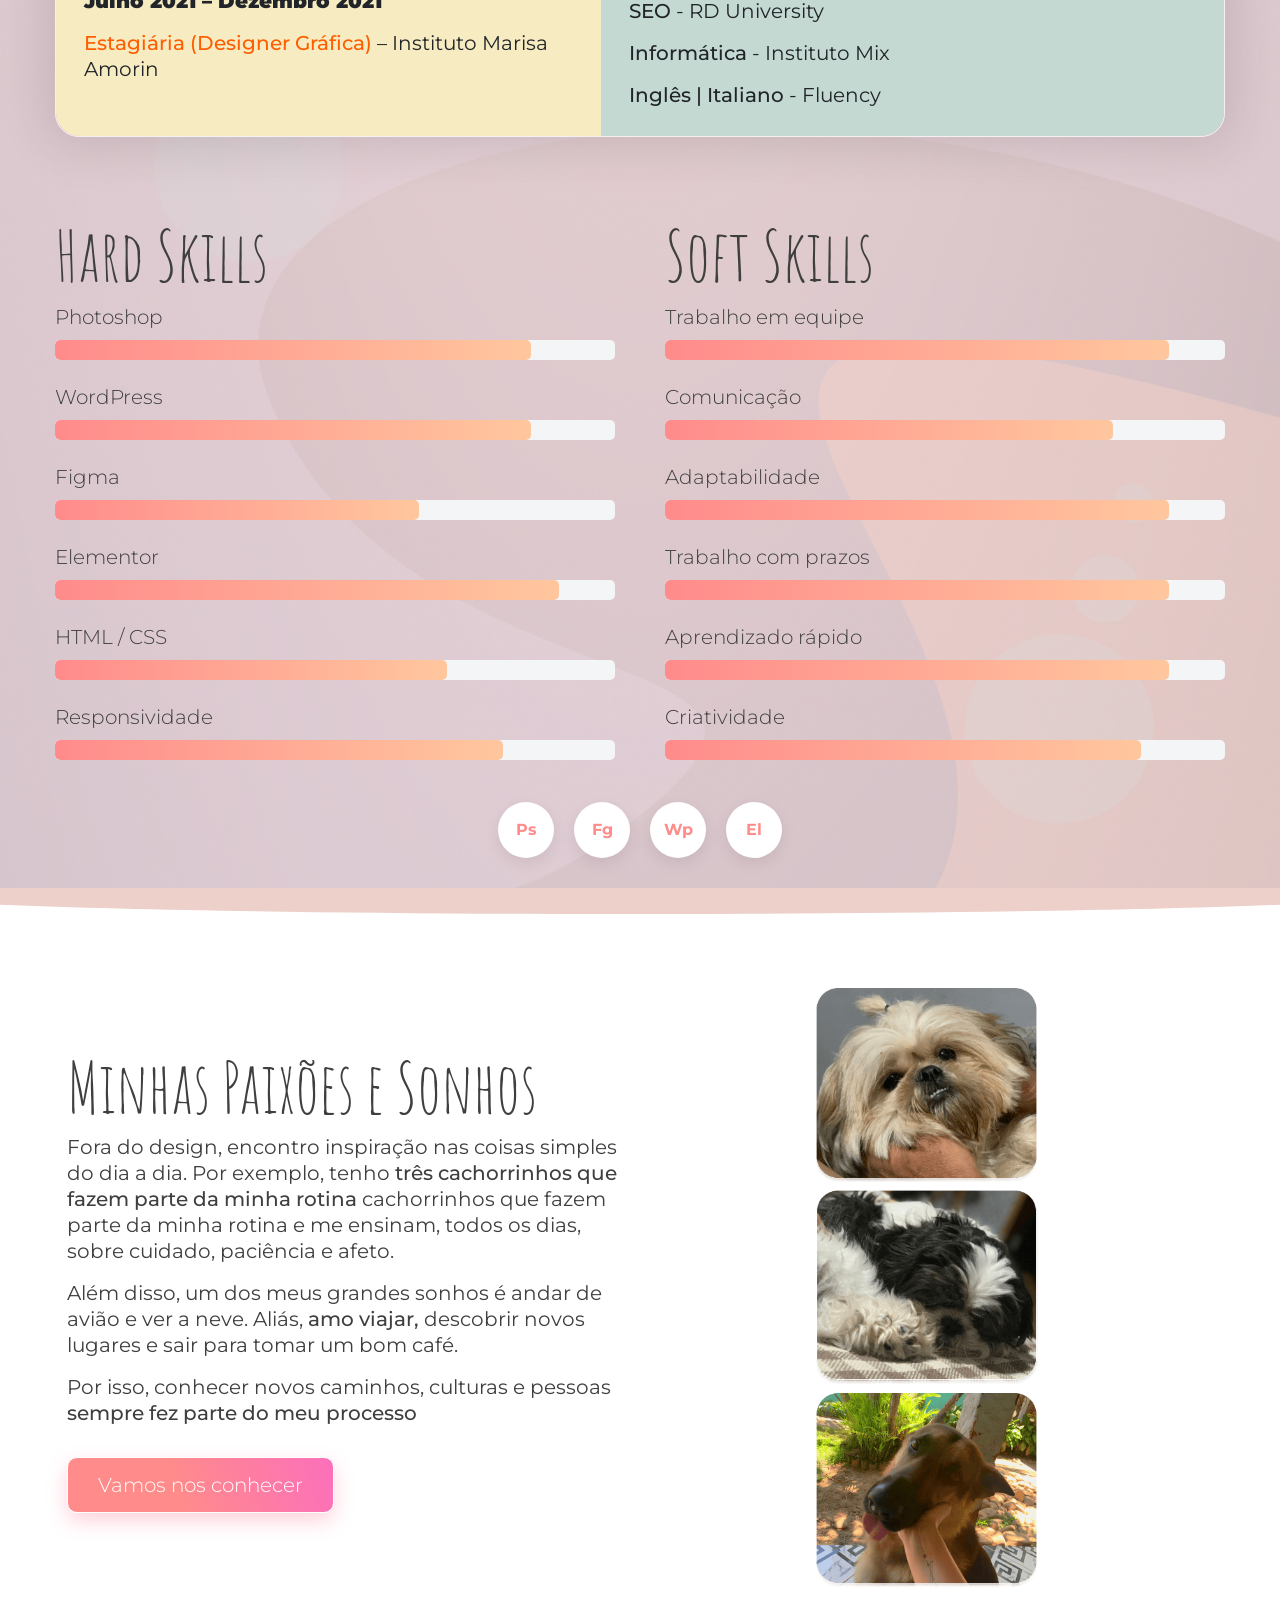
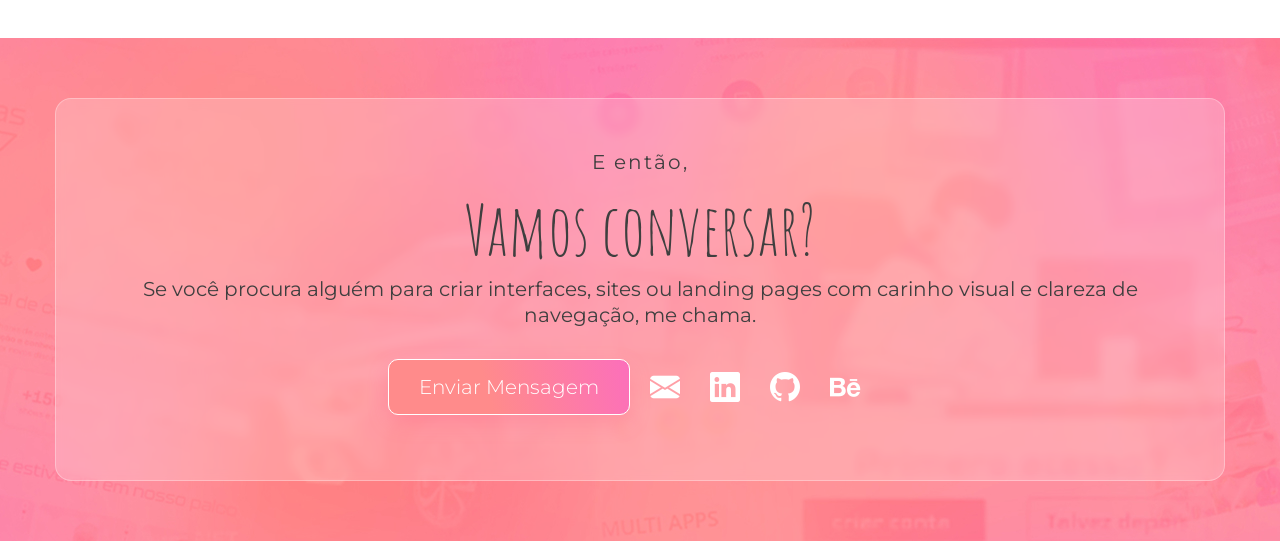
==== commit 55845f82: "ajustes no SEO" ====
--- a/index.html
+++ b/index.html
@@ -4,6 +4,9 @@
 <head>
   <meta charset="UTF-8">
   <meta name="viewport" content="width=device-width, initial-scale=1.0, viewport-fit=cover">
+  <meta name="author" content="Brenda Barbosa">
+  <meta name="robots" content="index, follow">
+
   <title>Brenda Barbosa — Portfólio | Web Designer</title>
   <meta name="description"
     content="Portfólio de Brenda Barbosa, web designer especializada em WordPress, UI Design e sites responsivos focados em estética, clareza e experiência do usuário.">
@@ -382,7 +385,15 @@
 
   <script src="script.js"></script>
 
-
+  <script type="application/ld+json">
+{
+  "@context":"https://schema.org",
+  "@type":"Person",
+  "name":"Brenda Barbosa",
+  "url":"https://brenda-aparecida.github.io/portfolio/",
+  "jobTitle":"Web Designer"
+}
+</script>
 
   <script src="https://cdn.jsdelivr.net/npm/bootstrap@5.3.8/dist/js/bootstrap.bundle.min.js"
     integrity="sha384-FKyoEForCGlyvwx9Hj09JcYn3nv7wiPVlz7YYwJrWVcXK/BmnVDxM+D2scQbITxI"
